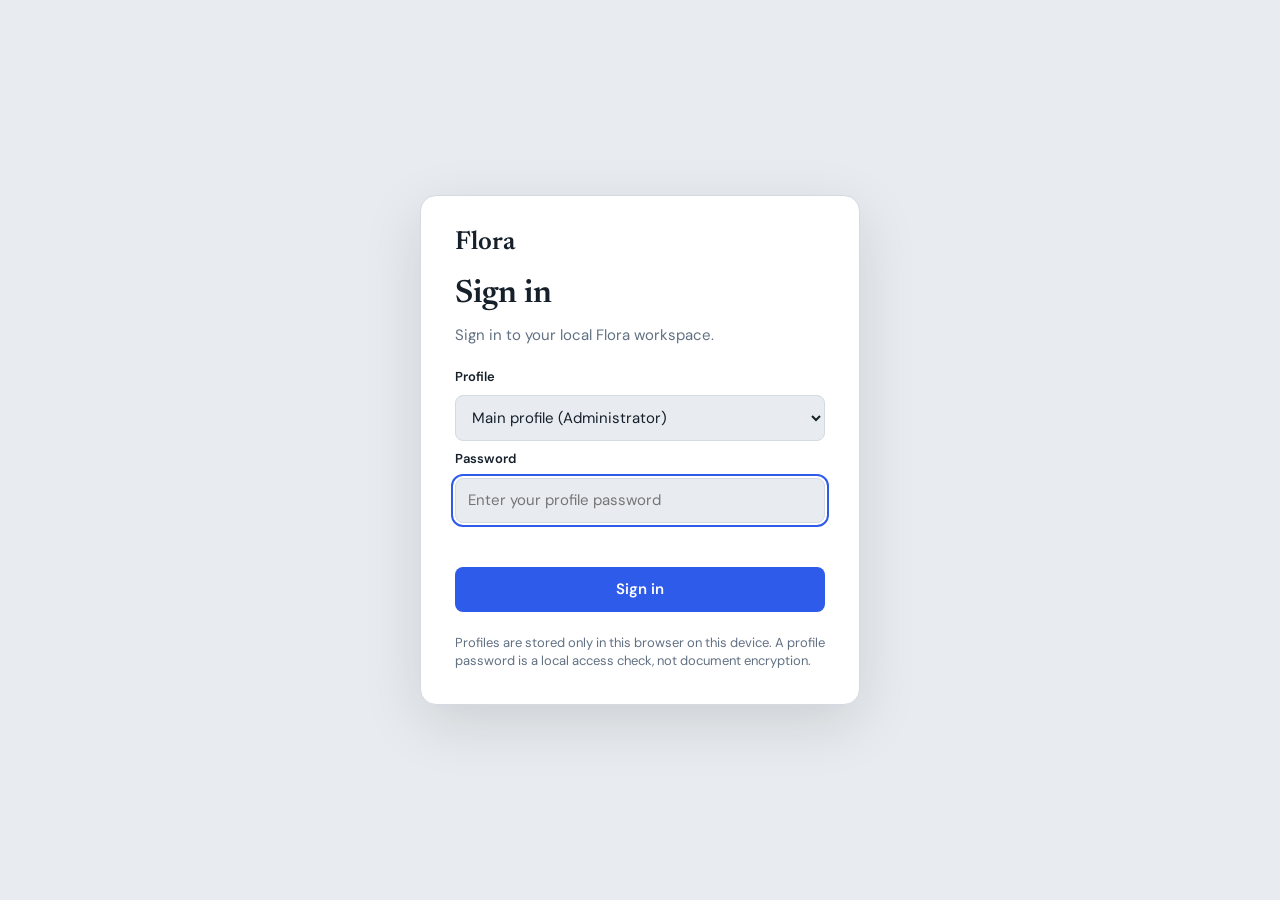
==== Flora.html @ cd01cd1f "Reuploaded Flora" ====
<!doctype html>
<html lang="en"><head><meta charset="utf-8">
<meta name="viewport" content="width=device-width, initial-scale=1, viewport-fit=cover">
<title>Flora</title>
<link href="https://fonts.googleapis.com/css2?family=Newsreader:ital,opsz,wght@0,6..72,400;0,6..72,600;1,6..72,400&family=DM+Sans:wght@400;500;600&display=swap" rel="stylesheet">
<style>
:root{--bg:#e8ecf0;--pan:#fff;--side:#17212c;--si:#dde5ee;--sm:#8393a5;--ink:#16202a;--mut:#617083;--line:#d3dae1;--acc:#2f5bea;--on:#fff;--soft:#eaf0ff;color-scheme:light;box-sizing:border-box;padding-top:env(safe-area-inset-top,0px);padding-bottom:env(safe-area-inset-bottom,0px)}
@media(prefers-color-scheme:dark){:root:not([data-theme="light"]){--bg:#0e1217;--pan:#171d25;--side:#0a0d11;--ink:#e6ebf1;--mut:#93a1b1;--line:#27303a;--acc:#7f9cff;--on:#0e1217;--soft:#1c2536;color-scheme:dark}}
:root[data-theme="dark"]{--bg:#0e1217;--pan:#171d25;--side:#0a0d11;--ink:#e6ebf1;--mut:#93a1b1;--line:#27303a;--acc:#7f9cff;--on:#0e1217;--soft:#1c2536;color-scheme:dark}
html{scroll-padding-top:env(safe-area-inset-top,0px)}
*{box-sizing:border-box}[hidden]{display:none!important}
html,body{height:100%;margin:0}
body{background:var(--bg);color:var(--ink);font:15px/1.4 "DM Sans",system-ui,sans-serif}
button{font:inherit;color:inherit;cursor:pointer}
button:focus-visible,input:focus-visible,label:focus-visible{outline:2px solid var(--acc);outline-offset:2px}
#app{display:grid;grid-template-columns:288px 1fr;height:100%}
aside{background:var(--side);color:var(--si);display:flex;flex-direction:column;min-height:0}
.brand{font:600 26px Newsreader,Georgia,serif;padding:20px 18px 8px}
aside .primary{margin:8px 14px}
.primary{background:var(--acc);color:var(--on);border:0;border-radius:8px;padding:10px 14px;font-weight:600}
.tabs{display:flex;gap:4px;margin:6px 14px}
.tabs button{flex:1;background:none;border:0;border-bottom:2px solid transparent;color:var(--sm);padding:8px 0}
.tabs .on{color:var(--si);border-color:var(--acc)}
#q{margin:8px 14px;background:rgba(255,255,255,.07);border:0;border-radius:8px;padding:9px 12px;color:var(--si);font:inherit}
#list{flex:1;overflow:auto;min-height:0}
.profile-label{padding:6px 14px;color:var(--sm);font-size:12px}
.tool-label{display:flex;align-items:center;gap:4px;font-size:12px;white-space:nowrap}
.tool-label input{width:27px;height:25px;padding:0;border:0;background:none;cursor:pointer}
.tb select{background:var(--bg);color:var(--ink);border:1px solid var(--line);border-radius:6px;padding:5px;max-width:150px}
#page a{color:var(--acc);text-decoration:underline}
#page table{border-collapse:collapse;width:100%;margin:12px 0}
#page td,#page th{border:1px solid var(--line);padding:7px;min-width:48px}
#page ul,#page ol{padding-left:2em}
.fwrap h3{margin:24px 0 8px}
.home-actions,.setting-actions{display:flex;gap:8px;flex-wrap:wrap;margin:14px 0}
.home-actions button,.setting-actions button{border:1px solid var(--line);border-radius:8px;padding:9px 12px;background:var(--pan);color:var(--ink)}
.setting-group{border:1px solid var(--line);border-radius:10px;padding:14px;margin:12px 0}
.setting-group h3{margin:0 0 10px}
.setting-row{display:flex;align-items:center;justify-content:space-between;gap:12px;margin:10px 0}
.setting-row>label{flex:1}
.setting-row select,.setting-row input[type=text],.setting-row input[type=password]{max-width:250px;width:55%;background:var(--bg);color:var(--ink);border:1px solid var(--line);border-radius:6px;padding:8px}
.setting-row input[type=checkbox]{width:18px;height:18px}
.setting-group .note{line-height:1.5}
body.large-text{font-size:17px}
body.high-contrast{--bg:#000;--pan:#080808;--side:#000;--si:#fff;--sm:#eee;--ink:#fff;--mut:#eee;--line:#aaa;--acc:#ff0;--on:#000;--soft:#222;color-scheme:dark}
body.reduce-motion *,body.reduce-motion *:before,body.reduce-motion *:after{scroll-behavior:auto!important;transition:none!important;animation:none!important}
#homev{flex:1;min-height:0}
#homev .fwrap{max-width:850px}
.home-card{border:1px solid var(--line);border-radius:10px;background:var(--pan);padding:14px;margin:10px 0}

.item{display:flex;align-items:center}
.item.on{background:rgba(255,255,255,.08);box-shadow:inset 3px 0 var(--acc)}
.item .t{flex:1;min-width:0;text-align:left;background:none;border:0;padding:9px 14px}
.t b{display:block;font-weight:500;overflow:hidden;text-overflow:ellipsis;white-space:nowrap}
.t small{color:var(--sm)}
.x{background:none;border:0;color:var(--sm);padding:8px 12px;opacity:0;font-size:12px}
.item:hover .x,.item:focus-within .x{opacity:1}
@media(hover:none){.x{opacity:1}}
.store{padding:14px;border-top:1px solid rgba(255,255,255,.1);font-size:13px}
.bar{height:6px;background:rgba(255,255,255,.12);border-radius:3px;overflow:hidden;margin-bottom:8px}
.bar i{display:block;height:100%;background:var(--acc)}
.bar.hot i{background:#e8743b}
.store small{display:block;color:var(--sm);margin-top:2px}
.store button{margin-top:10px;width:100%;background:none;border:1px solid rgba(255,255,255,.25);border-radius:8px;padding:8px}
main{display:flex;flex-direction:column;min-height:0;min-width:0}
header{display:flex;align-items:center;gap:10px;padding:10px 16px;border-bottom:1px solid var(--line);background:var(--pan)}
header span{flex:1;color:var(--mut);font-size:13px}
header button{background:var(--soft);border:1px solid var(--line);border-radius:8px;padding:7px 14px;font-weight:500}
#menu{display:none}
#docv{display:flex;flex-direction:column;flex:1;min-height:0}
.tb{display:flex;gap:2px;padding:6px 12px;overflow-x:auto;background:var(--pan);border-bottom:1px solid var(--line)}
.tb button{background:none;border:0;border-radius:6px;padding:6px 10px;white-space:nowrap;color:var(--ink)}
.tb button:hover{background:var(--soft)}
.sep{width:1px;background:var(--line);margin:4px 6px}
.scroll{flex:1;overflow:auto;padding:28px 16px}
#sheet{max-width:780px;margin:0 auto;background:var(--pan);border:1px solid var(--line);border-radius:6px;padding:56px clamp(20px,6vw,72px);min-height:100%}
#title{font:600 36px/1.2 Newsreader,Georgia,serif;border:0;background:none;color:inherit;width:100%;outline:none;margin-bottom:18px}
#page{font:400 18px/1.7 Newsreader,Georgia,serif;outline:none;min-height:50vh}
#page h1{font-size:1.8em;line-height:1.25;margin:1em 0 .3em}#page h2{font-size:1.35em;margin:1em 0 .3em}
#page blockquote{margin:1em 0;padding-left:1em;border-left:3px solid var(--acc);color:var(--mut);font-style:italic}
#page p{margin:0 0 .8em}
.fwrap{max-width:720px;margin:0 auto}
.fwrap h2{font:600 28px Newsreader,Georgia,serif;margin:0 0 4px}
.mut{color:var(--mut)}
#drop{display:block;border:2px dashed var(--line);border-radius:10px;padding:34px;text-align:center;margin:18px 0;cursor:pointer}
#drop.over{border-color:var(--acc);background:var(--soft)}
.frow{display:flex;gap:8px;align-items:center;padding:10px 0;border-bottom:1px solid var(--line)}
.fn{flex:1;min-width:0}.fn b{display:block;font-weight:500;overflow:hidden;text-overflow:ellipsis;white-space:nowrap}.fn small{color:var(--mut)}
.frow button{background:var(--pan);border:1px solid var(--line);border-radius:6px;padding:5px 10px;font-size:13px}
#modal{position:fixed;inset:0;background:rgba(0,0,0,.5);display:flex;align-items:center;justify-content:center;padding:16px;z-index:50}
#mbox{background:var(--pan);border-radius:12px;padding:22px;width:min(480px,100%);max-height:100%;overflow:auto}
#mbox h2{margin:0 0 14px;font:600 24px Newsreader,Georgia,serif}
.grid{display:grid;grid-template-columns:1fr 1fr;gap:8px}
.grid button,.plan{background:var(--bg);border:1px solid var(--line);border-radius:8px;padding:12px;text-align:left}
.grid b,.plan b{display:block}.grid small,.plan span,.plan small{color:var(--mut);display:block}
.plan{margin-bottom:8px}.plan.on{border-color:var(--acc);background:var(--soft)}
.note{color:var(--mut);font-size:13px;margin:12px 0 0}
#mbox .primary{width:100%;margin-top:6px}
#toast{position:fixed;left:50%;bottom:calc(20px + env(safe-area-inset-bottom,0px));transform:translateX(-50%);background:var(--ink);color:var(--bg);padding:10px 16px;border-radius:8px;z-index:60;max-width:90%}
@media(max-width:760px){
#app{grid-template-columns:1fr}
aside{position:fixed;inset:0 auto 0 0;width:86%;max-width:320px;z-index:20;transform:translateX(-100%);transition:transform .2s;padding-top:env(safe-area-inset-top,0px)}
body.nav aside{transform:none}
#menu{display:block}
#sheet{padding:28px 20px}#title{font-size:28px}}
.alt{background:none;border:1px solid rgba(255,255,255,.25);color:var(--si)}
#ctb{align-items:center}#ctb input,#lang{background:var(--bg);color:var(--ink);border:1px solid var(--line);border-radius:6px;padding:6px 10px;font:inherit}#ctitle{width:170px}#pos{margin-left:auto;font-size:13px;white-space:nowrap;padding-left:12px}
#codev{flex:1;min-height:0;display:flex;background:var(--pan);font:14px/1.6 ui-monospace,SFMono-Regular,Menlo,Consolas,monospace}
#gut{padding:14px 10px 45px 14px;text-align:right;color:var(--mut);overflow:hidden;white-space:pre;user-select:none;border-right:1px solid var(--line);min-width:3.4em}
#cw{position:relative;flex:1;min-width:0}
#hl,#ta{position:absolute;inset:0;margin:0;border:0;font:inherit;white-space:pre;tab-size:4;letter-spacing:0;overflow:auto}
#hl{padding:14px 29px 45px 14px;overflow:hidden;pointer-events:none;color:var(--ink)}
#ta{padding:14px 14px 30px;background:transparent;color:transparent;-webkit-text-fill-color:transparent;caret-color:var(--ink);resize:none;outline:none}
#ta::selection{background:rgba(127,156,255,.35)}
#hl .c{color:light-dark(#6a737d,#7d8a99)}#hl .s{color:light-dark(#0a7d3e,#7ee2a8)}#hl .n{color:light-dark(#b45309,#f5b971)}#hl .k{color:light-dark(#7c3aed,#c4a3ff)}#hl .t{color:light-dark(#0e6ea8,#6cc3f0)}#hl .f{color:light-dark(#2f5bea,#8fb0ff)}#hl .d{color:light-dark(#c2410c,#ff9f6b)}
@media(prefers-reduced-motion:reduce){*{transition:none!important}}

/* Ribbon organisation */
.ribbon{background:var(--pan);border-bottom:1px solid var(--line)}
.ribbon-tabs{display:flex;gap:3px;padding:5px 10px 0;border-bottom:1px solid var(--line)}
.ribbon-tabs button{border:0;background:none;padding:8px 14px;border-bottom:3px solid transparent;color:var(--mut);border-radius:6px 6px 0 0}
.ribbon-tabs button.active{color:var(--ink);border-bottom-color:var(--acc);font-weight:600;background:var(--soft)}
.ribbon-panel{display:flex;align-items:stretch;gap:0;min-height:92px;overflow-x:auto;padding:7px 8px}
.ribbon-panel[hidden]{display:none}
.ribbon-group{display:flex;flex-direction:column;justify-content:center;gap:6px;padding:2px 12px;border-right:1px solid var(--line);flex-shrink:0}
.ribbon-group>span{font-size:11px;color:var(--mut);text-align:center}
.ribbon-controls{display:flex;align-items:center;gap:4px;flex-wrap:wrap}
.ribbon-controls button,.ribbon-controls select{background:var(--bg);border:1px solid var(--line);border-radius:6px;padding:6px 8px;color:var(--ink);font:inherit;font-size:12px;white-space:nowrap}
.ribbon-controls button:hover{border-color:var(--acc);background:var(--soft)}
.ribbon-controls select{max-width:150px}
.ribbon-controls input[type=color]{width:28px;height:27px;padding:1px;border:1px solid var(--line);border-radius:5px;background:var(--pan)}
.ribbon-controls input[type=checkbox]{width:16px;height:16px}
.tool-label{display:inline-flex;align-items:center;gap:5px;font-size:12px;white-space:nowrap}
.program-grid{display:grid;grid-template-columns:repeat(3,minmax(0,1fr));gap:12px;margin:18px 0}
.program-card{display:flex;flex-direction:column;gap:8px;text-align:left;padding:18px;border-radius:12px;border:1px solid var(--line);background:var(--pan);color:var(--ink);min-height:120px}
.program-card strong{font:600 21px Newsreader,Georgia,serif}
.program-card span{font-size:13px;line-height:1.5;color:var(--mut)}
.program-card:hover{border-color:var(--acc);transform:translateY(-1px)}
#profileLabel{padding:8px 14px;color:var(--sm);font-size:12px}
#logout{margin:0 14px 8px}
/* Local sign-in */
#authscreen{position:fixed;inset:0;z-index:100;background:var(--bg);display:grid;place-items:center;padding:22px}
.auth-card{width:min(440px,100%);padding:34px;background:var(--pan);border:1px solid var(--line);border-radius:16px;box-shadow:0 18px 60px rgba(0,0,0,.12)}
.auth-brand{padding:0;margin-bottom:22px;color:var(--ink)}
.auth-card h1{font:600 32px Newsreader,Georgia,serif;margin:0 0 6px}
.auth-card form{display:grid;gap:9px;margin:22px 0}
.auth-card form label{font-size:13px;font-weight:600}
.auth-card input,.auth-card select{width:100%;padding:11px 12px;border:1px solid var(--line);border-radius:8px;background:var(--bg);color:var(--ink);font:inherit}
.auth-card .primary{padding:12px;margin-top:8px}
.auth-error{min-height:18px;color:#c43f3f;font-size:13px;margin:0}
.storage-control{display:grid;gap:8px;padding:10px 0}.storage-control>label{font-weight:600;font-size:13px}.storage-slider-wrap{display:grid;gap:7px}.storage-slider-wrap input{width:100%;accent-color:var(--acc)}.storage-value{font-weight:600;color:var(--acc);font-size:14px}.storage-scale{display:flex;justify-content:space-between;color:var(--mut);font-size:11px}
/* Presentation studio */
#presv{display:flex;flex-direction:column;flex:1;min-height:0;background:var(--bg)}
.presentation-toolbar{display:flex;align-items:center;gap:7px;padding:8px 12px;background:var(--pan);border-bottom:1px solid var(--line);flex-wrap:wrap}
.presentation-toolbar button,.presentation-toolbar select{padding:7px 10px;border:1px solid var(--line);border-radius:7px;background:var(--bg);color:var(--ink);font:inherit;font-size:13px}
.presentation-toolbar label{margin-left:auto;font-size:13px}
.presentation-workspace{display:grid;grid-template-columns:190px minmax(0,1fr);flex:1;min-height:0}
#slideRail{padding:12px;overflow:auto;border-right:1px solid var(--line);background:var(--pan)}
.slide-thumb{display:block;width:100%;text-align:left;padding:10px;margin:0 0 9px;border:1px solid var(--line);border-radius:7px;background:var(--bg);color:var(--ink)}
.slide-thumb.active{border:2px solid var(--acc);background:var(--soft)}
.slide-thumb strong{display:block;font-size:13px;white-space:nowrap;overflow:hidden;text-overflow:ellipsis}
.slide-thumb small{color:var(--mut)}
.slide-editor-wrap{display:flex;flex-direction:column;align-items:center;justify-content:center;gap:10px;overflow:auto;padding:24px}
.slide-canvas{display:flex;flex-direction:column;gap:20px;width:min(100%,900px);aspect-ratio:16/9;min-height:360px;padding:clamp(24px,5vw,64px);border-radius:9px;box-shadow:0 8px 32px rgba(0,0,0,.12);overflow:auto}
.slide-canvas input{font:600 clamp(25px,4vw,44px)/1.15 Newsreader,Georgia,serif;border:0;background:transparent;color:inherit;outline:none;width:100%}
.slide-canvas [contenteditable]{font:18px/1.6 "DM Sans",system-ui,sans-serif;outline:none;min-height:140px;white-space:normal}
.theme-light{background:#fff;color:#17212c}.theme-dark{background:#17212c;color:#fff}.theme-blue{background:#15335a;color:#fff}.theme-warm{background:#f5ead8;color:#3d2b1e}
.slide-status{font-size:12px;color:var(--mut)}
#showOverlay{position:fixed;inset:0;z-index:120;background:#090d14;color:white;display:flex;flex-direction:column;align-items:center;justify-content:center;padding:4vh 4vw}
.show-slide{width:min(94vw,1500px);height:min(80vh,844px);aspect-ratio:16/9;padding:7%;border-radius:10px;overflow:auto;display:flex;flex-direction:column;gap:24px}
.show-slide h1{font:600 clamp(34px,5vw,68px)/1.15 Newsreader,Georgia,serif;margin:0}
.show-slide div{font:clamp(18px,2.3vw,30px)/1.55 "DM Sans",system-ui,sans-serif}
.show-controls{display:flex;gap:10px;align-items:center;margin-top:18px}
.show-controls button{border:1px solid #657080;background:#1d2734;color:#fff;padding:9px 14px;border-radius:7px}
.page-break{height:1px;border-top:2px dashed var(--line);margin:26px 0;break-after:page}
#page img{max-width:100%;height:auto}
#page .task-item{list-style:none}
#page .task-item input{margin-right:8px}
body.focus-mode aside,body.focus-mode header,body.focus-mode .ribbon{display:none!important}
body.focus-mode #app{grid-template-columns:1fr}
body.focus-mode #sheet{max-width:900px}
@media(max-width:900px){.program-grid{grid-template-columns:1fr}.ribbon-panel{align-items:flex-start}.presentation-workspace{grid-template-columns:130px minmax(0,1fr)}.slide-editor-wrap{padding:12px}.slide-canvas{min-height:310px}}
@media(max-width:600px){.ribbon-tabs button{padding:8px}.ribbon-group{padding:2px 8px}.presentation-workspace{grid-template-columns:92px minmax(0,1fr)}.slide-canvas{min-height:260px;padding:20px}.auth-card{padding:24px}}

/* Flora suite navigation and new applications */
#app{grid-template-columns:272px minmax(0,1fr);transition:grid-template-columns .18s ease}
aside{overflow:hidden}
.sidebar-top{display:flex;align-items:center;justify-content:space-between;padding-right:12px}
.sidebar-top .brand{padding-bottom:12px}
#sidebarToggle{background:transparent;border:1px solid rgba(255,255,255,.22);color:var(--si);border-radius:7px;padding:6px 9px;margin-top:10px}
.sidebar-section{padding:8px 14px 2px;color:var(--sm);font-size:10px;text-transform:uppercase;letter-spacing:.09em}
.app-nav{display:grid;gap:4px;padding:4px 10px}
.app-nav button{width:100%;text-align:left;padding:9px 10px;border:1px solid transparent;border-radius:7px;background:transparent;color:var(--si)}
.app-nav button:hover,.app-nav button.active{background:rgba(255,255,255,.09);border-color:rgba(255,255,255,.12)}
.app-nav button.active{box-shadow:inset 3px 0 var(--acc)}
.sidebar-collapsed #app{grid-template-columns:76px minmax(0,1fr)}
.sidebar-collapsed .sidebar-top{display:block;padding:0}
.sidebar-collapsed .sidebar-top .brand{font-size:0;padding:16px 0 8px;text-align:center}
.sidebar-collapsed .sidebar-top .brand:after{content:'F';font:600 25px Newsreader,Georgia,serif}
.sidebar-collapsed #sidebarToggle{display:block;margin:0 auto 10px}
.sidebar-collapsed .sidebar-section,.sidebar-collapsed #profileLabel,.sidebar-collapsed #q,.sidebar-collapsed #list,.sidebar-collapsed .tabs,.sidebar-collapsed .store small,.sidebar-collapsed #bk{display:none!important}
.sidebar-collapsed .app-nav{padding:4px 7px}
.sidebar-collapsed .app-nav button{font-size:0;text-align:center;padding:11px 0}
.sidebar-collapsed .app-nav button:after{content:attr(data-short);font:600 12px "DM Sans",system-ui,sans-serif}
.sidebar-collapsed .store{padding:9px 7px}
.sidebar-collapsed .store button{font-size:0;padding:8px 2px}
.sidebar-collapsed .store button:after{content:'Storage';font-size:10px}
.settings-categories{display:flex;gap:6px;flex-wrap:wrap;margin:12px 0}
.settings-categories button{border:1px solid var(--line);background:var(--pan);color:var(--ink);padding:8px 11px;border-radius:7px}
.settings-categories button.active{background:var(--soft);border-color:var(--acc);font-weight:600}
.usage-head{display:flex;align-items:center;justify-content:space-between;gap:12px;flex-wrap:wrap}
.usage-periods{display:flex;gap:5px;flex-wrap:wrap}
.usage-periods button{border:1px solid var(--line);background:var(--bg);padding:6px 9px;border-radius:6px}
.usage-periods button.active{background:var(--soft);border-color:var(--acc)}
.usage-summary{display:grid;grid-template-columns:repeat(3,minmax(0,1fr));gap:8px;margin:12px 0}
.usage-stat{padding:10px;border:1px solid var(--line);border-radius:8px;background:var(--bg)}
.usage-stat strong{display:block;font-size:17px}.usage-stat small{color:var(--mut)}
.usage-chart{display:flex;align-items:flex-end;gap:4px;height:120px;padding:10px 2px 0;border-bottom:1px solid var(--line);overflow:hidden}
.usage-bar{flex:1;min-width:5px;display:flex;flex-direction:column;justify-content:flex-end;height:100%;gap:4px;text-align:center}
.usage-bar i{display:block;min-height:2px;background:var(--acc);border-radius:3px 3px 0 0}
.usage-bar small{font-size:9px;color:var(--mut);overflow:hidden}
.usage-foot{font-size:12px;color:var(--mut);margin-top:8px}.template-grid{display:grid;grid-template-columns:repeat(2,minmax(0,1fr));gap:8px}.template-card{display:flex;flex-direction:column;gap:7px;text-align:left;padding:12px;border:1px solid var(--line);border-radius:8px;background:var(--bg);color:var(--ink)}.template-card:hover{border-color:var(--acc);background:var(--soft)}.template-card small{color:var(--mut)}
.program-grid{grid-template-columns:repeat(2,minmax(0,1fr))}
.spreadsheet-area{display:flex;flex-direction:column;flex:1;min-height:0;background:var(--pan)}
.sheet-tools{display:flex;align-items:center;gap:7px;flex-wrap:wrap;padding:8px 12px;border-bottom:1px solid var(--line);background:var(--pan)}
.sheet-tools button,.sheet-tools select,.sheet-tools input{border:1px solid var(--line);border-radius:6px;padding:7px 9px;background:var(--bg);color:var(--ink);font:inherit;font-size:13px}
.formula-row{display:flex;align-items:center;gap:8px;padding:7px 12px;background:var(--bg);border-bottom:1px solid var(--line)}
.formula-row strong{min-width:42px;text-align:center;color:var(--mut)}
.formula-row input{flex:1;min-width:0;padding:8px;border:1px solid var(--line);border-radius:6px;background:var(--pan);color:var(--ink);font:inherit}
.sheet-grid-wrap{overflow:auto;flex:1;min-height:0;padding:12px}
#sheetGrid{border-collapse:collapse;min-width:100%;table-layout:fixed}
#sheetGrid th{position:sticky;top:0;background:var(--soft);z-index:2;font-weight:600;color:var(--mut);height:30px}
#sheetGrid th:first-child{left:0;z-index:3;width:42px}
#sheetGrid td,#sheetGrid th{border:1px solid var(--line);padding:0;min-width:110px}
#sheetGrid td input{width:100%;height:34px;border:0;border-radius:0;padding:6px 8px;background:transparent;color:var(--ink);font:13px "DM Sans",system-ui,sans-serif;outline:none}
#sheetGrid td input:focus{background:var(--soft);box-shadow:inset 0 0 0 2px var(--acc)}
#sheetGrid .row-head{position:sticky;left:0;background:var(--soft);text-align:center;min-width:42px;width:42px}
.sheet-status{padding:7px 12px;border-top:1px solid var(--line);font-size:12px;color:var(--mut)}
.presentation-options{display:flex;gap:7px;align-items:center;flex-wrap:wrap;padding:8px 12px;background:var(--bg);border-bottom:1px solid var(--line)}
.presentation-options label{display:flex;align-items:center;gap:5px;font-size:12px}
.presentation-options select,.presentation-options input{padding:6px;border:1px solid var(--line);border-radius:6px;background:var(--pan);color:var(--ink)}
#slideNotes{display:block;width:min(100%,900px);min-height:58px;padding:8px;border:1px solid var(--line);border-radius:7px;background:var(--pan);color:var(--ink);font:13px "DM Sans",system-ui,sans-serif}
.slide-canvas.layout-two #slideBody{display:grid;grid-template-columns:1fr 1fr;gap:24px}
.slide-canvas.layout-quote{justify-content:center;text-align:center}
.slide-canvas.layout-section{justify-content:center}
#showOverlay.transition-fade .show-slide{animation:floraFade .28s ease}
#showOverlay.transition-slide .show-slide{animation:floraSlide .28s ease}
@keyframes floraFade{from{opacity:.15}to{opacity:1}}
@keyframes floraSlide{from{transform:translateX(25px);opacity:.3}to{transform:translateX(0);opacity:1}}
@media(max-width:760px){#app{grid-template-columns:1fr}.sidebar-collapsed #app{grid-template-columns:1fr}.sidebar-collapsed aside{width:76px}.usage-summary{grid-template-columns:1fr}.program-grid{grid-template-columns:1fr}}

</style></head><body>
<div id="app">
<aside>
<div class="sidebar-top"><div class="brand">Flora</div><button id="sidebarToggle" type="button" aria-expanded="true" aria-label="Collapse sidebar">Collapse</button></div>
<div id="profileLabel" class="profile-label">Local profile</div>
<div class="sidebar-section">Workspace</div>
<div class="app-nav" aria-label="Workspace navigation">
 <button id="navHome" data-short="Home">Home</button>
 <button id="navAzalea" data-short="A">Azalea · Documents</button>
 <button id="navIris" data-short="I">Iris · Presentations</button>
 <button id="navAmaryllis" data-short="S">Amaryllis · Spreadsheets</button>
 <button id="navScripts" data-short="Code">Code editor</button>
 <button id="navFiles" data-short="Files">Files</button>
 <button id="navUsage" data-short="Usage">Usage tracker</button>
 <button id="navSettings" data-short="Settings">Settings</button>
</div>
<div class="sidebar-section">Documents in this profile</div>
<input id="q" placeholder="Search documents" aria-label="Search documents">
<div id="list"></div>
<div class="store"><div class="bar" id="bar"><i id="fill"></i></div><div id="usage"></div><small id="plan"></small><small id="quota"></small><button id="up">Storage settings</button><button id="bk">Back up documents (ZIP)</button><button id="logout" class="alt">Sign out / Switch profile</button></div>
</aside>
<main>
<header><button id="menu">Menu</button><span id="stat" aria-live="polite"></span><button id="exp">Export</button></header>
<div id="homev" class="scroll"><div class="fwrap">
<h2>Welcome to Flora</h2><p class="mut" id="homeGreeting">Your workspace, stored locally on this device.</p>
<div class="home-actions"><button class="primary" id="homeNew">New document</button><button id="homePresentation">New presentation</button><button id="homeScript">New script</button><button id="homeSettings">Settings</button><button id="homeFiles">Files</button></div>
<div class="program-grid">
 <button class="program-card" id="programDocuments"><strong>Azalea</strong><span>Documents for writing, formatting, reviewing and exporting.</span></button>
 <button class="program-card" id="programPresentations"><strong>Iris</strong><span>Presentations with themes, slide layouts, speaker notes and presenter controls.</span></button>
 <button class="program-card" id="programSpreadsheets"><strong>Amaryllis</strong><span>Spreadsheets with cell formulas, templates, rows, columns and CSV export.</span></button>
 <button class="program-card" id="programScripts"><strong>Code editor</strong><span>Write scripts with syntax highlighting and line numbers.</span></button>
</div>
<div class="home-card"><h3>Recent documents</h3><div id="recentDocs"></div></div>
<div class="home-card"><h3>Storage</h3><p id="homeUsage" class="mut"></p></div>
<div class="home-card"><h3>Your workspace</h3><p class="mut">Your files stay in this browser on this device. Use the sidebar to move between recent documents, your files, settings and local profiles.</p></div>
</div></div>
<div id="docv" hidden>
<div class="ribbon" id="tb">
 <nav class="ribbon-tabs" aria-label="Document toolbar tabs">
  <button class="active" data-ribbon-tab="home">Home</button><button data-ribbon-tab="insert">Insert</button><button data-ribbon-tab="layout">Layout</button><button data-ribbon-tab="review">Review</button><button data-ribbon-tab="view">View</button>
 </nav>
 <section class="ribbon-panel active" data-ribbon-panel="home">
  <div class="ribbon-group"><span>Font</span><div class="ribbon-controls"><select id="fontPick" aria-label="Font family"><option value="Newsreader">Newsreader</option><option value="Georgia">Georgia</option><option value="Arial">Arial</option><option value="Verdana">Verdana</option><option value="Tahoma">Tahoma</option><option value="Times New Roman">Times New Roman</option><option value="Courier New">Courier New</option><option value="system-ui">System UI</option></select><select id="sizePick" aria-label="Text size"><option value="2">Small</option><option value="3" selected>Normal</option><option value="4">Large</option><option value="5">Extra large</option><option value="6">Huge</option><option value="7">Maximum</option></select></div><div class="ribbon-controls"><button data-c="bold" title="Bold">Bold</button><button data-c="italic" title="Italic">Italic</button><button data-c="underline" title="Underline">Underline</button><button data-c="strikeThrough" title="Strikethrough">Strikethrough</button><button data-c="superscript">Superscript</button><button data-c="subscript">Subscript</button></div><div class="ribbon-controls"><label class="tool-label">Text colour <input id="textColor" type="color" value="#16202a" aria-label="Text colour"></label><button id="applyColor">Apply</button><label class="tool-label">Highlight <input id="highlightColor" type="color" value="#fff29a" aria-label="Highlight colour"></label><button id="applyHighlight">Apply</button></div></div>
  <div class="ribbon-group"><span>Paragraph</span><div class="ribbon-controls"><button data-c="insertUnorderedList">Bullets</button><button data-c="insertOrderedList">Numbering</button><button data-c="justifyLeft">Align left</button><button data-c="justifyCenter">Centre</button><button data-c="justifyRight">Align right</button><button data-c="justifyFull">Justify</button><button data-c="indent">Indent</button><button data-c="outdent">Outdent</button></div></div>
  <div class="ribbon-group"><span>Styles and editing</span><div class="ribbon-controls"><button data-c="formatBlock" data-a="h1">Heading 1</button><button data-c="formatBlock" data-a="h2">Heading 2</button><button data-c="formatBlock" data-a="h3">Heading 3</button><button data-c="formatBlock" data-a="p">Normal text</button><button data-c="formatBlock" data-a="blockquote">Quote</button><button data-c="removeFormat">Clear formatting</button><button data-c="undo">Undo</button><button data-c="redo">Redo</button></div></div>
 </section>
 <section class="ribbon-panel" data-ribbon-panel="insert" hidden>
  <div class="ribbon-group"><span>Insert content</span><div class="ribbon-controls"><button id="linkBtn">Link</button><button id="tableBtn">Table</button><button id="imageBtn">Picture</button><button id="dateBtn">Date and time</button><button data-c="insertHorizontalRule">Horizontal line</button><button id="pageBreakBtn">Page break</button><button id="checklistBtn">Checklist item</button></div></div>
  <div class="ribbon-group"><span>Document elements</span><div class="ribbon-controls"><button id="tocBtn">Contents outline</button><button id="footnoteBtn">Footnote</button><button id="clearLinkBtn">Remove link</button></div></div>
 </section>
 <section class="ribbon-panel" data-ribbon-panel="layout" hidden>
  <div class="ribbon-group"><span>Page layout</span><div class="ribbon-controls"><label class="tool-label">Line spacing <select id="lineSpacing"><option value="1.3">Compact</option><option value="1.5">1.5</option><option value="1.7" selected>Default</option><option value="2">Double</option></select></label><label class="tool-label">Page width <select id="pageWidth"><option value="680">Narrow</option><option value="780" selected>Standard</option><option value="920">Wide</option></select></label><label class="tool-label">Page padding <select id="pagePadding"><option value="32">Small</option><option value="56" selected>Standard</option><option value="76">Large</option></select></label></div></div>
 </section>
 <section class="ribbon-panel" data-ribbon-panel="review" hidden>
  <div class="ribbon-group"><span>Proofing</span><div class="ribbon-controls"><label class="tool-label"><input type="checkbox" id="spellToggle" checked> Spell checking</label><button id="findBtn">Find</button><button id="replaceBtn">Find and replace</button><button id="wordCountBtn">Word count</button><button id="selectAllBtn">Select all</button></div></div>
 </section>
 <section class="ribbon-panel" data-ribbon-panel="view" hidden>
  <div class="ribbon-group"><span>Document view</span><div class="ribbon-controls"><button id="focusBtn">Focus mode</button><label class="tool-label">Zoom <select id="zoomPick"><option value="80">80%</option><option value="90">90%</option><option value="100" selected>100%</option><option value="110">110%</option><option value="125">125%</option></select></label><button id="showStatsBtn">Document statistics</button></div></div>
 </section>
</div>
<div class="tb" id="ctb" hidden><input id="ctitle" placeholder="main.py" aria-label="File name" autocomplete="off"><select id="lang" aria-label="Language"></select><span class="sep"></span><button id="copy">Copy code</button><span id="pos" class="mut"></span></div>
<div class="scroll" id="richv"><article id="sheet"><input id="title" placeholder="Untitled document" aria-label="Title"><div id="page" contenteditable="true" spellcheck="true" aria-label="Document body"></div></article></div>
<div id="codev" hidden><div id="gut" aria-hidden="true"></div><div id="cw"><pre id="hl" aria-hidden="true"></pre><textarea id="ta" wrap="off" spellcheck="false" autocapitalize="off" autocomplete="off" aria-label="Code editor"></textarea></div></div>
<div id="presv" hidden>
 <div class="presentation-toolbar"><button id="addSlide">New slide</button><button id="duplicateSlide">Duplicate slide</button><button id="deleteSlide">Delete slide</button><button id="slideUp">Move up</button><button id="slideDown">Move down</button><label>Presentation name <input id="presentationName" type="text" value="Untitled presentation" aria-label="Presentation name"></label><label>Theme <select id="presentationTheme"><option value="light">Light</option><option value="dark">Dark</option><option value="blue">Blue</option><option value="warm">Warm</option><option value="minimal">Minimal</option><option value="contrast">High contrast</option></select></label><button id="startShow" class="primary">Start presentation</button></div>
 <div class="presentation-options"><label>Slide layout <select id="slideLayout"><option value="title-content">Title and content</option><option value="title">Title slide</option><option value="two">Two columns</option><option value="quote">Quote</option><option value="section">Section divider</option><option value="blank">Blank</option></select></label><button id="applySlideLayout">Apply layout</button><label>Background <input type="color" id="slideBg" value="#ffffff" aria-label="Slide background colour"></label><label>Text size <select id="slideTextSize"><option value="16">Small</option><option value="20" selected>Regular</option><option value="26">Large</option><option value="32">Extra large</option></select></label><button id="slideImageBtn">Insert image</button><label>Transition <select id="showTransition"><option value="fade">Fade</option><option value="slide">Slide</option><option value="none">None</option></select></label></div>
 <div class="presentation-workspace"><div id="slideRail" aria-label="Slides"></div><div class="slide-editor-wrap"><div id="slideCanvas" class="slide-canvas theme-light"><input id="slideTitle" aria-label="Slide title" placeholder="Slide title"><div id="slideBody" contenteditable="true" aria-label="Slide content" spellcheck="true"></div></div><textarea id="slideNotes" placeholder="Speaker notes (only visible while editing)" aria-label="Speaker notes"></textarea><div class="slide-status" id="slideStatus"></div></div></div>
</div>
<div id="sheetv" hidden class="spreadsheet-area">
 <div class="sheet-tools"><button id="sheetAddRow">Add row</button><button id="sheetAddCol">Add column</button><button id="sheetDeleteRow">Delete row</button><button id="sheetDeleteCol">Delete column</button><button id="sheetRecalc">Recalculate</button><button id="sheetTemplateBtn">Change template</button><button id="sheetExport">Export CSV</button><span id="sheetNameLabel" class="mut"></span></div>
 <div class="formula-row"><strong id="cellAddress">A1</strong><span class="mut">fx</span><input id="formulaInput" aria-label="Cell value or formula" placeholder="Enter a value or formula, e.g. =SUM(A1:A5)"></div>
 <div class="sheet-grid-wrap"><table id="sheetGrid" aria-label="Spreadsheet grid"></table></div>
 <div id="sheetStatus" class="sheet-status">Select a cell to edit its value or formula.</div>
</div>
</div>
<div id="filev" class="scroll" hidden><div class="fwrap">
<h2>Files on this device</h2><p class="mut">Kept in your browser storage. Nothing is uploaded or downloaded.</p>
<label id="drop" tabindex="0">Drop files here or <u>choose files</u><input id="pick" type="file" multiple hidden></label>
<div id="flist"></div></div></div>
</main>
</div>
<div id="modal" hidden><div id="mbox"></div></div>
<input id="imagePick" type="file" accept="image/*" hidden>
<div id="authscreen" hidden>
 <div class="auth-card"><div class="brand auth-brand">Flora</div><h1>Sign in</h1><p class="mut">Sign in to your local Flora workspace.</p><form id="loginForm"><label for="loginProfile">Profile</label><select id="loginProfile" required></select><label for="loginPassword">Password</label><input id="loginPassword" type="password" autocomplete="current-password" placeholder="Enter your profile password"><p class="auth-error" id="loginError" role="alert"></p><button class="primary" type="submit">Sign in</button></form><p class="note">Profiles are stored only in this browser on this device. A profile password is a local access check, not document encryption.</p></div>
</div>
<div id="showOverlay" hidden><div class="show-slide" id="showSlide"><h1 id="showTitle"></h1><div id="showBody"></div></div><div class="show-controls"><button id="showPrev">Previous</button><span id="showCounter"></span><button id="showNext">Next</button><button id="showExit">Exit presentation</button></div></div>
<div id="toast" role="status" aria-live="polite" aria-atomic="true" hidden></div>
<script>
const $=s=>document.querySelector(s),GB=2**30,E=s=>s.replace(/[&<>]/g,c=>({'&':'&amp;','<':'&lt;','>':'&gt;'}[c]));
const el=(t,c,x)=>{const e=document.createElement(t);if(c)e.className=c;if(x!=null)e.textContent=x;return e};
let db,docs=[],files=[],allDocs=[],allFiles=[],cur=null,dl=null,tm,tt;
const DEFAULT_SETTINGS={storage:'8gb',font:'Newsreader',documentSize:'18',theme:'system',preset:'personal',sharedStorage:false,largeText:false,highContrast:false,reduceMotion:false,screenReader:false,spellcheck:true,startPage:'home',autosave:'500',confirmDelete:true,defaultApp:'azalea',defaultTemplate:'blank',usageTracking:true,showUsage:true,slideTransition:'fade',compactSidebar:false};
let settings={...DEFAULT_SETTINGS},profiles=[],activeProfile='main';
try{settings={...DEFAULT_SETTINGS,...JSON.parse(localStorage.getItem('flora_settings')||'{}')};profiles=JSON.parse(localStorage.getItem('flora_profiles')||'[]');activeProfile=localStorage.getItem('flora_active_profile')||'main'}catch(e){}
if(!Array.isArray(profiles)||!profiles.length)profiles=[{id:'main',name:'Main profile',admin:true,passwordSalt:'',passwordHash:''}];
if(!profiles.some(p=>p.id==='main'))profiles.unshift({id:'main',name:'Main profile',admin:true,passwordSalt:'',passwordHash:''});
const STORAGE_LEVELS=[
 ['350kb','350 KB',350*1024],['500kb','500 KB',500*1024],['750kb','750 KB',750*1024],
 ['1mb','1 MB',1*1024**2],['2mb','2 MB',2*1024**2],['5mb','5 MB',5*1024**2],['10mb','10 MB',10*1024**2],['25mb','25 MB',25*1024**2],['50mb','50 MB',50*1024**2],['75mb','75 MB',75*1024**2],['100mb','100 MB',100*1024**2],['150mb','150 MB',150*1024**2],['250mb','250 MB',250*1024**2],['350mb','350 MB',350*1024**2],['500mb','500 MB',500*1024**2],['750mb','750 MB',750*1024**2],
 ['1gb','1 GB',1*GB],['2gb','2 GB',2*GB],['3gb','3 GB',3*GB],['4gb','4 GB',4*GB],['6gb','6 GB',6*GB],['8gb','8 GB',8*GB],['12gb','12 GB',12*GB],['16gb','16 GB',16*GB],['24gb','24 GB',24*GB],['32gb','32 GB',32*GB],['48gb','48 GB',48*GB],['64gb','64 GB',64*GB],['96gb','96 GB',96*GB],['128gb','128 GB',128*GB],['192gb','192 GB',192*GB],['256gb','256 GB',256*GB],['512gb','512 GB',512*GB],['1tb','1 TB',1024*GB]
];
const STORAGE_SIZES=Object.fromEntries(STORAGE_LEVELS.map(([k,label,bytes])=>[k,bytes]));
const storageIndex=()=>Math.max(0,STORAGE_LEVELS.findIndex(x=>x[0]===settings.storage));
const limit=()=>STORAGE_SIZES[settings.storage]||8*GB;
const sumStorage=(ds,fs)=>ds.reduce((a,d)=>a+(d.size||0),0)+fs.reduce((a,f)=>a+(f.size||0),0);
const used=()=>settings.sharedStorage?sumStorage(allDocs,allFiles):sumStorage(docs,files);
const highestProfileUsage=()=>Math.max(0,...profiles.map(p=>sumStorage(allDocs.filter(d=>(d.profileId||'main')===p.id),allFiles.filter(f=>(f.profileId||'main')===p.id))));
const allowanceUsage=()=>settings.sharedStorage?sumStorage(allDocs,allFiles):highestProfileUsage();

/* Local usage history: storage snapshots and save/file activity, scoped by profile. */
const USAGE_KEY='flora_usage_v1';
function readUsage(){try{const a=JSON.parse(localStorage.getItem(USAGE_KEY)||'[]');return Array.isArray(a)?a:[]}catch(e){return []}}
function recordUsage(action='snapshot',delta=0){if(!settings.usageTracking)return;const now=Date.now(),entry={t:now,profileId:activeProfile,action,bytes:used(),delta:Number(delta)||0};const a=readUsage();a.push(entry);const cutoff=now-400*86400000;const keep=a.filter(x=>x&&x.t>=cutoff).slice(-2400);try{localStorage.setItem(USAGE_KEY,JSON.stringify(keep))}catch(e){try{localStorage.setItem(USAGE_KEY,JSON.stringify(keep.slice(-600)))}catch(err){}}}
function usageBuckets(period){const now=new Date(),step=period==='hourly'?3600000:period==='daily'?86400000:30.4375*86400000,count=period==='hourly'?24:period==='daily'?30:12;const data=readUsage().filter(x=>settings.sharedStorage||x.profileId===activeProfile),bins=[];for(let i=count-1;i>=0;i--){const t=now.getTime()-i*step,d=new Date(t);let start;if(period==='hourly'){start=new Date(d);start.setMinutes(0,0,0)}else if(period==='daily'){start=new Date(d.getFullYear(),d.getMonth(),d.getDate())}else{start=new Date(d.getFullYear(),d.getMonth(),1)}bins.push({start,end:period==='hourly'?start.getTime()+3600000:period==='daily'?start.getTime()+86400000:new Date(start.getFullYear(),start.getMonth()+1,1).getTime(),label:period==='hourly'?start.toLocaleTimeString([], {hour:'2-digit'}):period==='daily'?start.toLocaleDateString([], {day:'numeric',month:'short'}):start.toLocaleDateString([], {month:'short'}),records:[]})}data.forEach(x=>{const b=bins.find(z=>x.t>=z.start.getTime()&&x.t<z.end);if(b)b.records.push(x)});return bins.map(b=>{const records=b.records.sort((x,y)=>x.t-y.t);return {...b,bytes:records.length?records[records.length-1].bytes:0,events:records.length,delta:records.reduce((n,x)=>n+x.delta,0)}})}
function renderUsageTracker(period='daily'){const root=$('#usageTrackerBody');if(!root)return;const bins=usageBuckets(period),vals=bins.map(x=>x.bytes),max=Math.max(1,...vals),activity=bins.reduce((n,x)=>n+x.events,0),latest=vals[vals.length-1]||used(),first=vals.find(v=>v>0)||0,change=latest-first;root.innerHTML='';const summary=el('div','usage-summary');[[fb(latest),'Latest recorded use'],[fb(Math.max(0,change)),period==='hourly'?'Change across shown hours':period==='daily'?'Change across shown days':'Change across shown months'],[String(activity),'Recorded events']].forEach(([v,l])=>{const x=el('div','usage-stat');x.append(el('strong','',v),el('small','',l));summary.append(x)});root.append(summary);const chart=el('div','usage-chart');bins.forEach(b=>{const col=el('div','usage-bar');const bar=el('i');bar.style.height=(b.bytes?Math.max(3,(b.bytes/max)*100):2)+'%';bar.title=b.label+': '+fb(b.bytes)+' · '+b.events+' events';col.append(bar,el('small','',b.label));chart.append(col)});root.append(chart);root.append(el('p','usage-foot',settings.usageTracking?'Local snapshots are recorded when Flora opens, saves data, changes files, and once per hour while this tab remains open. Missing time periods mean Flora was not recording during that period.':'Usage tracking is paused in Settings.'));}

const persistSettings=()=>{try{localStorage.setItem('flora_settings',JSON.stringify(settings));localStorage.setItem('flora_profiles',JSON.stringify(profiles));localStorage.setItem('flora_active_profile',activeProfile)}catch(e){toast('Could not save settings in this browser.')}};
const currentProfile=()=>profiles.find(p=>p.id===activeProfile)||profiles[0];
const profileName=()=>currentProfile()?.name||'Local profile';
const applySettings=()=>{document.documentElement.dataset.theme=settings.theme==='system'?'':settings.theme;document.body.classList.toggle('large-text',!!settings.largeText);document.body.classList.toggle('high-contrast',!!settings.highContrast);document.body.classList.toggle('reduce-motion',!!settings.reduceMotion);$('#profileLabel').textContent='Signed in: '+profileName()+(currentProfile()?.admin?' | Admin':'');if($('#page')){$('#page').style.fontFamily='"'+(settings.font||'Newsreader')+'", Georgia, serif';$('#page').style.fontSize=(settings.documentSize||'18')+'px';$('#page').spellcheck=!!settings.spellcheck}if($('#fontPick'))$('#fontPick').value=settings.font||'Newsreader';if($('#toast'))$('#toast').setAttribute('aria-live',settings.screenReader?'polite':'off');};
const fb=n=>n<1024?n+' B':n<1048576?(n/1024).toFixed(1)+' KB':n<GB?(n/1048576).toFixed(1)+' MB':(n/GB).toFixed(2)+' GB';
const ago=t=>new Date(t).toLocaleDateString(undefined,{month:'short',day:'numeric'});
const enc=s=>new TextEncoder().encode(s).length;
const toast=m=>{const t=$('#toast');t.textContent=m;t.hidden=false;clearTimeout(tt);tt=setTimeout(()=>t.hidden=true,3500)};
const sure=(b,fn)=>{if(b.dataset.s){fn();return}b.dataset.s=1;const o=b.textContent;b.textContent='Confirm';setTimeout(()=>{delete b.dataset.s;b.textContent=o},3000)};
function idb(){return new Promise((res,rej)=>{const r=indexedDB.open('flora',1);r.onupgradeneeded=()=>{r.result.createObjectStore('docs',{keyPath:'id'});r.result.createObjectStore('files',{keyPath:'id'})};r.onsuccess=()=>res(r.result);r.onerror=()=>rej(r.error)})}
const run=(s,m,f)=>db?new Promise((res,rej)=>{const t=db.transaction(s,m),q=f(t.objectStore(s));t.oncomplete=()=>res(q&&q.result);t.onerror=t.onabort=()=>rej(t.error)}):Promise.resolve();
const full=()=>{toast('Storage allowance reached. Delete data or choose a larger free allowance in Settings.')};
const quota=e=>toast(e&&e.name==='QuotaExceededError'?'This browser is out of storage space.':'Could not save to this device.');
const uid=()=>crypto.randomUUID?crypto.randomUUID():Date.now().toString(36)+Math.random().toString(36).slice(2);const mk=(title,html,kind='rich',lang='plain')=>({id:uid(),kind,lang,title,html,code:'',created:Date.now(),updated:Date.now(),size:0,snip:''});
const safe=s=>s.replace(/[\u0000-\u001f\\/:*?"<>|]+/g,'').replace(/^\.+/,'').trim()||'Untitled';
const SL=['//'],BC=['/*','*/'],DQ=['"',"'"],AT='@[A-Za-z_][\\w.]*',PP='^[ \\t]*#[ \\t]*\\w+';
const LG={plain:{n:'Plain text',x:'txt'},
python:{n:'Python',x:'py',lc:['#'],st:['"""',"'''",...DQ],dc:AT,k:'and as assert async await break class continue def del elif else except finally for from global if import in is lambda match case nonlocal not or pass raise return try while with yield',t:'True False None self cls int str float list dict set tuple bool bytes print len range open type super object Exception ValueError TypeError'},
csharp:{n:'C#',x:'cs',lc:SL,bc:BC,st:DQ,dc:PP,k:'abstract as async await base break case catch checked class const continue default delegate do else enum event explicit extern finally fixed for foreach goto if implicit in init interface internal is lock namespace new operator out override params private protected public readonly record ref return sealed sizeof stackalloc static struct switch this throw try typeof unchecked unsafe using var virtual volatile when while yield get set',t:'bool byte char decimal double float int long object sbyte short string uint ulong ushort void true false null Console String List Dictionary Task IEnumerable'},
javascript:{n:'JavaScript',x:'js',lc:SL,bc:BC,st:['"',"'",'`'],k:'async await break case catch class const continue debugger default delete do else export extends finally for from function if import in instanceof let new of return static super switch throw try typeof var void while with yield',t:'true false null undefined this NaN Infinity console Math JSON Promise Array Object String Number Map Set document window'},
java:{n:'Java',x:'java',lc:SL,bc:BC,st:DQ,dc:AT,k:'abstract assert break case catch class const continue default do else enum extends final finally for goto if implements import instanceof interface native new package private protected public record return static strictfp super switch synchronized this throw throws transient try var volatile while',t:'boolean byte char double float int long short void String true false null Integer List Map System'},
c:{n:'C',x:'c',lc:SL,bc:BC,st:DQ,dc:PP,k:'auto break case const continue default do else enum extern for goto if inline register restrict return sizeof static struct switch typedef union volatile while',t:'int char float double long short unsigned signed void size_t bool true false NULL'},
go:{n:'Go',x:'go',lc:SL,bc:BC,st:['"',"'",'`'],k:'break case chan const continue default defer else fallthrough for func go goto if import interface map package range return select struct switch type var',t:'bool byte error float32 float64 int int8 int16 int32 int64 rune string uint uint8 uint16 uint32 uint64 true false nil iota append len make new panic fmt'},
rust:{n:'Rust',x:'rs',lc:SL,bc:BC,st:['"'],k:'as async await break const continue crate dyn else enum extern fn for if impl in let loop match mod move mut pub ref return self Self static struct super trait type unsafe use where while',t:'bool char f32 f64 i8 i16 i32 i64 i128 isize u8 u16 u32 u64 u128 usize str String Vec Option Result Some None Ok Err true false Box'},
ruby:{n:'Ruby',x:'rb',lc:['#'],st:DQ,k:'alias and begin break case class def defined do else elsif end ensure for if in module next not or redo rescue retry return self super then undef unless until when while yield',t:'true false nil puts require attr_accessor include'},
php:{n:'PHP',x:'php',lc:['//','#'],bc:BC,st:DQ,k:'abstract and array as break case catch class clone const continue declare default do echo else elseif empty extends final finally fn for foreach function global if implements include instanceof interface isset list namespace new or print private protected public require return static switch throw trait try unset use var while yield',t:'true false null self parent'},
lua:{n:'Lua',x:'lua',lc:['--'],bc:['--[[',']]'],st:DQ,k:'and break do else elseif end for function goto if in local not or repeat return then until while',t:'true false nil print require table string math'},
shell:{n:'Shell',x:'sh',lc:['#'],st:DQ,k:'if then else elif fi for while do done case esac in function select until return exit export local readonly echo cd',t:'true false'},
sql:{n:'SQL',x:'sql',lc:['--'],bc:BC,st:["'"],ci:1,k:'select from where insert into values update set delete create table alter drop index view join inner left right outer full on group by order having limit offset union all distinct as and or not null is in like between exists case when then else end primary key foreign references default unique constraint',t:'int integer text varchar char date datetime timestamp boolean float real decimal count sum avg min max'},
json:{n:'JSON',x:'json',st:['"'],k:'',t:'true false null'}};
LG.typescript={...LG.javascript,n:'TypeScript',x:'ts',dc:AT,k:LG.javascript.k+' type interface enum implements private protected public readonly abstract declare namespace keyof is',t:LG.javascript.t+' string number boolean any unknown never void'};
LG.cpp={...LG.c,n:'C++',x:'cpp',k:LG.c.k+' class namespace template typename public private protected virtual override new delete this using try catch throw constexpr nullptr operator friend explicit mutable',t:LG.c.t+' string vector map std cout cin endl'};
const EXT={mjs:'javascript',jsx:'javascript',tsx:'typescript',h:'c',cc:'cpp',hpp:'cpp',bash:'shell',csx:'csharp'};Object.keys(LG).forEach(k=>{if(LG[k].x!=='txt')EXT[LG[k].x]=k});
const extLang=n=>{const m=/\.(\w+)$/.exec(n||'');const e=m&&m[1].toLowerCase();return e&&Object.hasOwn(EXT,e)?EXT[e]:null};
const rx=s=>s.replace(/[.*+?^${}()|[\]\\]/g,'\\$&'),END='(?![\\s\\S])';
function build(d){if(d.re)return;const p=[];if(d.bc)p.push(rx(d.bc[0])+'[\\s\\S]*?(?:'+rx(d.bc[1])+'|'+END+')');(d.lc||[]).forEach(c=>p.push(rx(c)+'[^\\n]*'));const st=(d.st||[]).map(q=>q.length>2?rx(q)+'[\\s\\S]*?(?:'+rx(q)+'|'+END+')':q==='`'?'`(?:\\\\[\\s\\S]|[^`\\\\])*`?':rx(q)+'(?:\\\\.|[^'+rx(q)+'\\\\\\n])*'+rx(q)+'?');d.re=new RegExp('('+(p.join('|')||'(?!)')+')|('+(st.join('|')||'(?!)')+')|(\\b(?:0[xX][\\da-fA-F_]+|\\d[\\d_]*\\.?\\d*(?:[eE][+-]?\\d+)?[fFdDmMlLuU]*)\\b)|([A-Za-z_$][\\w$]*)|('+(d.dc||'(?!)')+')','gm');d.K=new Set(d.k.split(' '));d.T=new Set((d.t||'').split(' '))}
function hl(code,lang){const d=Object.hasOwn(LG,lang)?LG[lang]:LG.plain;if(d.k==null||code.length>3e5)return E(code);build(d);const re=d.re;re.lastIndex=0;let o='',i=0,m;while((m=re.exec(code))){o+=E(code.slice(i,m.index));const s=m[0];let c='';if(m[1]!=null)c='c';else if(m[2]!=null)c='s';else if(m[3]!=null)c='n';else if(m[5]!=null)c='d';else{const w=d.ci?s.toLowerCase():s;c=d.K.has(w)?'k':d.T.has(w)?'t':code[re.lastIndex]==='('?'f':''}o+=c?'<span class="'+c+'">'+E(s)+'</span>':E(s);i=re.lastIndex}return o+E(code.slice(i))}
const CF=[['zip','ZIP','Real script file inside'],['txt','Plain text','.txt'],['html','Highlighted HTML','Web page'],['pdf','PDF','Monospace'],['md','Markdown','Fenced code'],['json','JSON','With language']];
function paint(){const v=$('#ta').value;$('#hl').innerHTML=hl(v,cur.lang)+'\n ';const n=v.split('\n').length;if(n!==gn){gn=n;$('#gut').textContent=Array.from({length:n},(_,i)=>i+1).join('\n')}}
const OKT={P:1,H1:1,H2:1,H3:1,BLOCKQUOTE:1,UL:1,OL:1,LI:1,B:1,STRONG:1,I:1,EM:1,U:1,S:1,STRIKE:1,BR:1,DIV:1,SPAN:1,A:1,TABLE:1,THEAD:1,TBODY:1,TFOOT:1,TR:1,TD:1,TH:1,SUP:1,SUB:1,IMG:1,INPUT:1};
function clean(h){const out=document.createElement('div');const walk=(from,to)=>from.childNodes.forEach(n=>{if(n.nodeType===3)to.append(n.textContent);else if(n.nodeType===1){const t=n.tagName;if(OKT[t]){const c=document.createElement(t),s=(n.getAttribute('style')||'').trim(),styles=[];const align=/text-align:\s*(left|right|center|justify)/i.exec(s);if(align)styles.push('text-align:'+align[1].toLowerCase());const color=/(?:^|;)\s*color:\s*(#[0-9a-f]{3,8}|rgb\([\d\s,.%]+\)|[a-z]{3,20})/i.exec(s);if(color)styles.push('color:'+color[1]);const bg=/(?:^|;)\s*background-color:\s*(#[0-9a-f]{3,8}|rgb\([\d\s,.%]+\)|[a-z]{3,20})/i.exec(s);if(bg)styles.push('background-color:'+bg[1]);const font=/(?:^|;)\s*font-family:\s*([\w ,"'-]+)/i.exec(s);if(font&&!/url|expression/i.test(font[1]))styles.push('font-family:'+font[1]);const fs=/(?:^|;)\s*font-size:\s*(\d+(?:\.\d+)?(?:px|pt|em|rem|%)|xx-small|x-small|small|medium|large|x-large|xx-large)/i.exec(s);if(fs)styles.push('font-size:'+fs[1]);if(styles.length)c.setAttribute('style',styles.join(';'));if(t==='A'){const href=n.getAttribute('href')||'';if(/^(https?:|mailto:)/i.test(href))c.setAttribute('href',href);else{walk(n,to);return}}if(t==='DIV'&&n.classList.contains('page-break'))c.setAttribute('class','page-break');if(t==='TD'||t==='TH'){const span=n.getAttribute('colspan');if(span&&/^([1-9]|1[0-2])$/.test(span))c.setAttribute('colspan',span)}if(t==='IMG'){const src=n.getAttribute('src')||'';if(!/^data:image\/(png|jpeg|gif|webp);base64,/i.test(src)){return}c.setAttribute('src',src);c.setAttribute('alt',(n.getAttribute('alt')||'Image').slice(0,200));to.append(c);return}if(t==='INPUT'&&n.getAttribute('type')==='checkbox'){c.setAttribute('type','checkbox');if(n.hasAttribute('checked'))c.setAttribute('checked','');to.append(c);return}to.append(c);walk(n,c)}else if(!/^(script|style|iframe|object|embed|template|noscript|svg|math)$/i.test(t))walk(n,to)}});walk(new DOMParser().parseFromString(h,'text/html').body,out);return out.innerHTML}
const fixDoc=d=>{const s=(v,f='')=>typeof v==='string'?v:f;d.title=s(d.title);d.html=s(d.html,'<p><br></p>');d.code=s(d.code);d.snip=s(d.snip);d.kind=['code','presentation','spreadsheet'].includes(d.kind)?d.kind:'rich';d.slides=Array.isArray(d.slides)?d.slides:[];d.slideTheme=['light','dark','blue','warm','minimal','contrast'].includes(d.slideTheme)?d.slideTheme:'light';d.workbook=d.workbook&&Array.isArray(d.workbook.cells)?d.workbook:{rows:12,cols:8,cells:[]};d.workbook.rows=Math.max(1,Math.min(500,+d.workbook.rows||12));d.workbook.cols=Math.max(1,Math.min(50,+d.workbook.cols||8));d.lang=Object.hasOwn(LG,d.lang)?d.lang:'plain';d.size=+d.size||0;d.updated=+d.updated||Date.now();d.created=+d.created||d.updated;return d};

async function saveDoc(d){const old=d.size||0;d.profileId=activeProfile;d.size=enc(d.title+d.html+d.code+d.snip+JSON.stringify(d.slides||[])+JSON.stringify(d.workbook||{}));if(!allDocs.some(x=>x.id===d.id))allDocs.push(d);
 if(used()>limit()){d.size=old;return full()}
 try{await run('docs','readwrite',s=>s.put(d));if(d===cur)stat(db?' | saved on this device':' | not saved, storage unavailable');recordUsage('document save',d.size-old);meter()}catch(e){quota(e)}}
const words=()=>($('#page').innerText.trim().split(/\s+/).filter(Boolean).length);const stat=(x='')=>{$('#stat').textContent=(cur.kind==='code'?cur.code.split('\n').length+' lines':cur.kind==='presentation'?(cur.slides.length+' slides'):cur.kind==='spreadsheet'?(cur.workbook.rows+' rows × '+cur.workbook.cols+' columns'):words()+' words')+x};
function onEdit(){if(!cur)return;const c=cur.kind==='code';
 if(c){cur.title=$('#ctitle').value;cur.code=$('#ta').value;cur.snip=cur.code.slice(0,2000);const g=extLang(cur.title);if(g&&g!==cur.lang){cur.lang=g;$('#lang').value=g}paint()}
 else{cur.title=$('#title').value;cur.html=$('#page').innerHTML;cur.snip=$('#page').innerText.slice(0,2000)}
 cur.updated=Date.now();
 stat();clearTimeout(tm);const edited=cur;tm=setTimeout(()=>saveDoc(edited),500);renderList()}
async function newDoc(code){const d=code?mk('main.py','','code','python'):mk('','<p><br></p>');d.profileId=activeProfile;$('#q').value='';docs.push(d);allDocs.push(d);await saveDoc(d);openDoc(d.id);$(code?'#ta':'#title').focus()}
function openDoc(id){const next=docs.find(d=>d.id===id);if(cur&&cur.id!==id){clearTimeout(tm);saveDoc(cur)}if(cur?.id!==id)activeSlide=0;cur=next;const c=cur.kind==='code',pres=cur.kind==='presentation',sheet=cur.kind==='spreadsheet';setView('docs');
 $('#tb').hidden=$('#richv').hidden=c||pres||sheet;$('#ctb').hidden=$('#codev').hidden=!c;$('#presv').hidden=!pres;$('#sheetv').hidden=!sheet;
 if(pres){renderPresentation()}else if(sheet){renderSpreadsheet()}else if(c){$('#ctitle').value=cur.title;$('#lang').value=cur.lang;$('#ta').value=cur.code;gn=0;paint();$('#ta').scrollTo(0,0);$('#hl').scrollTo(0,0);$('#gut').scrollTop=0;$('#pos').textContent=''}
 else{$('#title').value=cur.title;$('#page').innerHTML=clean(cur.html);applySettings()}
 stat();renderList()}
async function delDoc(d){docs=docs.filter(x=>x!==d);allDocs=allDocs.filter(x=>x.id!==d.id);await run('docs','readwrite',s=>s.delete(d.id));recordUsage('document deleted',-(d.size||0));if(cur===d){cur=null;docs.length?openDoc(docs.sort((a,b)=>b.updated-a.updated)[0].id):newDoc()}renderList();meter()}
function renderList(){const q=$('#q').value.toLowerCase(),L=$('#list');L.innerHTML='';
 [...docs].sort((a,b)=>b.updated-a.updated).filter(d=>(d.title+' '+d.snip).toLowerCase().includes(q)).forEach(d=>{
  const r=el('div','item'+(cur===d?' on':'')),m=el('button','t');m.append(el('b','',d.title||'Untitled document'),el('small','',(d.kind==='code'?LG[d.lang].n+' | ':d.kind==='presentation'?'Iris | ':d.kind==='spreadsheet'?'Amaryllis | ':'Azalea | ')+ago(d.updated)+' | '+fb(d.size)));
  m.onclick=()=>{openDoc(d.id);document.body.classList.remove('nav')};
  const x=el('button','x','Delete');x.onclick=()=>sure(x,()=>delDoc(d));r.append(m,x);L.append(r)})}
function meter(){const u=allowanceUsage(),l=limit();$('#fill').style.width=Math.min(100,u/l*100)+'%';$('#bar').classList.toggle('hot',u/l>.9);
 $('#usage').textContent=fb(u)+' of '+fb(l)+' used';$('#plan').textContent='Free | '+(settings.storage||'8gb').toUpperCase()+(settings.sharedStorage?' | shared across profiles':' | profile storage');$('#up').textContent='Storage & settings';
 try{navigator.storage.estimate().then(e=>{$('#quota').textContent=e.quota<l?'This browser currently allows about '+fb(e.quota)+' here.':''}).catch(()=>{})}catch(e){}}
function setView(v){$('#homev').hidden=true;$('#docv').hidden=v!=='docs';$('#filev').hidden=v!=='files';$('#exp').hidden=v!=='docs';if(v==='docs'&&cur){$('#presv').hidden=cur.kind!=='presentation';$('#sheetv').hidden=cur.kind!=='spreadsheet';$('#tb').hidden=$('#richv').hidden=['code','presentation','spreadsheet'].includes(cur.kind);$('#ctb').hidden=$('#codev').hidden=cur.kind!=='code'}document.querySelectorAll('.tabs button').forEach(b=>b.classList.toggle('on',b.dataset.v===v));if(v==='files')renderFiles()}
async function addFiles(list){for(const f of list){if(used()+f.size>limit()){full();break}
 const r={id:uid(),profileId:activeProfile,name:f.name,type:f.type,size:f.size,blob:f,added:Date.now()};
 try{await run('files','readwrite',s=>s.put(r));files.push(r);allFiles.push(r);recordUsage('file added',f.size)}catch(e){quota(e);break}}renderFiles();meter()}
function renderFiles(){const L=$('#flist');L.innerHTML='';if(!files.length)L.append(el('p','mut','No files yet. Add some and they stay here, no download needed.'));
 [...files].sort((a,b)=>b.added-a.added).forEach(f=>{const r=el('div','frow'),n=el('div','fn');n.append(el('b','',f.name),el('small','',fb(f.size)+' | '+ago(f.added)));r.append(n);
  if(f.size<5e6&&(/^text\//.test(f.type)||/\.(txt|md|html?|csv|py|cs|csx|js|mjs|ts|java|c|h|cpp|cc|hpp|go|rs|rb|php|lua|sh|bash|sql|json)$/i.test(f.name))){const o=el('button','',extLang(f.name)?'Open in editor':'Open as document');o.onclick=()=>importDoc(f);r.append(o)}
  const s=el('button','','Save to device');s.onclick=()=>send(f.name,f.blob);r.append(s);
  const d=el('button','','Delete');d.onclick=()=>sure(d,async()=>{files=files.filter(z=>z!==f);allFiles=allFiles.filter(z=>z.id!==f.id);await run('files','readwrite',t=>t.delete(f.id));recordUsage('file deleted',-f.size);renderFiles();meter()});r.append(d);L.append(r)})}
async function importDoc(f){let t=await f.blob.text();const g=extLang(f.name);let d;if(!g&&/html?$/i.test(f.name))t=new DOMParser().parseFromString(t,'text/html').body.textContent;
 if(g){d=mk(f.name,'','code',g);d.code=t}else d=mk(f.name.replace(/\.[^.]+$/,''),t.split(/\n+/).map(l=>'<p>'+(E(l)||'<br>')+'</p>').join(''));d.snip=t.slice(0,2000);d.profileId=activeProfile;docs.push(d);allDocs.push(d);await saveDoc(d);openDoc(d.id)}

/* modal */
const show=()=>$('#modal').hidden=false,hide=()=>$('#modal').hidden=true;
const FM=[['pdf','PDF','Fixed layout'],['docx','Word','.docx'],['epub','EPUB','E-book'],['html','HTML','Web page'],['md','Markdown','.md'],['txt','Plain text','.txt'],['json','JSON','Structured data'],['csv','CSV','One row per paragraph'],['zip','ZIP bundle','Every format above']];
function expModal(){if(!cur)return;if(cur.kind==='presentation'){exportPresentation();return}if(cur.kind==='spreadsheet'){exportSpreadsheet();return}const m=$('#mbox'),c=cur.kind==='code';m.innerHTML='';m.append(el('h2','','Export as'));const g=el('div','grid');
 (c?CF:FM).forEach(([x,n,s])=>{const b=el('button','');b.append(el('b','',n),el('small','',s));b.onclick=async()=>{hide();try{const N=c?safe(cur.title).replace(/\.[^.]+$/,'')||'script':safe(cur.title);send(N+'.'+x,await make(x,cur,c?[]:blocks(cur.html)))}catch(e){toast('Export failed.')}};g.append(b)});
 m.append(g,el('p','note',c?'A published page cannot save .py or .cs files directly, so the ZIP holds the real file.':'These are the formats a published page can save to your device.'));show()}
async function send(fn,data){fn=safe(fn);if(!dl)return toast('Saving to your device is not available in this view.');
 try{await dl.save({filename:fn,data});toast('Saved '+fn)}catch(e){if(e&&e.code!=='declined')toast(e.code==='rejected_extension'?'This view cannot save .'+fn.split('.').pop()+' files.':'Could not save '+fn+'.')}}

/* export engine */
function blocks(html){const r=new DOMParser().parseFromString(html,'text/html').body;const out=[];
 const runs=(n,f,a)=>{n.childNodes.forEach(c=>{if(c.nodeType===3){if(c.textContent)a.push({t:c.textContent,...f})}else if(c.nodeType===1){const g={...f},t=c.tagName,st=c.getAttribute('style')||'';if(t==='B'||t==='STRONG')g.b=1;if(t==='I'||t==='EM')g.i=1;if(t==='U')g.u=1;if(t==='S'||t==='STRIKE')g.s=1;const co=/color:\s*(#[0-9a-f]{3,8}|rgb\(\s*\d{1,3}\s*,\s*\d{1,3}\s*,\s*\d{1,3}\s*\))/i.exec(st);if(co)g.color=hexColor(co[1]);const bg=/background-color:\s*(#[0-9a-f]{3,8}|rgb\(\s*\d{1,3}\s*,\s*\d{1,3}\s*,\s*\d{1,3}\s*\))/i.exec(st);if(bg)g.highlight=hexColor(bg[1]);const ff=/font-family:\s*([\w -]+)/i.exec(st);if(ff)g.font=ff[1].trim();const fs=/font-size:\s*(\d+(?:\.\d+)?)(px|pt)/i.exec(st);if(fs)g.sz=Math.round(parseFloat(fs[1])*(fs[2]==='pt'?1.333:1));if(t==='BR')a.push({t:'\n',...g});else if(t!=='UL'&&t!=='OL'&&t!=='TABLE'&&t!=='TBODY'&&t!=='THEAD'&&t!=='TR')runs(c,g,a)}});return a};
 const R=n=>{const a=runs(n,{},[]);while(a.length&&a[a.length-1].t==='\n')a.pop();return a};
 r.childNodes.forEach(n=>{if(n.nodeType===3){if(n.textContent.trim())out.push({k:'p',r:[{t:n.textContent}]});return}if(n.nodeType!==1)return;const t=n.tagName;
  if(t==='UL'||t==='OL')[...n.children].forEach((li,i)=>out.push({k:'li',ord:t==='OL'?i+1:0,r:R(li)}));
  else out.push({k:{H1:'h1',H2:'h2',H3:'h2',BLOCKQUOTE:'q'}[t]||'p',r:R(n)})});return out}
const tx=b=>b.r.map(x=>x.t).join(''),pre=b=>b.k==='li'?(b.ord?b.ord+'. ':'- '):'';
const hexColor=v=>{if(!v)return '';if(/^#[0-9a-f]{6}$/i.test(v))return v.slice(1).toUpperCase();const m=/^rgb\(\s*(\d{1,3})\s*,\s*(\d{1,3})\s*,\s*(\d{1,3})\s*\)$/i.exec(v);return m?[...m.slice(1)].map(n=>Math.max(0,Math.min(255,+n)).toString(16).padStart(2,'0')).join('').toUpperCase():''};
const jn=(bl,f)=>bl.map((b,i)=>(i?(b.k==='li'&&bl[i-1].k==='li'?'\n':'\n\n'):'')+f(b)).join('');
const hr=x=>{let s=E(x.t).replace(/\n/g,'<br/>');if(x.i)s='<i>'+s+'</i>';if(x.b)s='<b>'+s+'</b>';if(x.u)s='<u>'+s+'</u>';if(x.s)s='<s>'+s+'</s>';const st=[];if(x.color)st.push('color:#'+x.color);if(x.highlight)st.push('background-color:#'+x.highlight);if(x.font)st.push('font-family:'+x.font);if(x.sz)st.push('font-size:'+x.sz+'px');return st.length?'<span style="'+st.join(';')+'">'+s+'</span>':s};
function body(bl){let s='',o='';const T={h1:['<h1>','</h1>'],h2:['<h2>','</h2>'],q:['<blockquote>','</blockquote>'],p:['<p>','</p>']};
 bl.forEach(b=>{const t=b.k==='li'?(b.ord?'ol':'ul'):'';if(o&&o!==t){s+='</'+o+'>';o=''}if(t&&!o){s+='<'+t+'>';o=t}const h=b.r.map(hr).join('')||'<br/>';s+=b.k==='li'?'<li>'+h+'</li>':T[b.k][0]+h+T[b.k][1]});return s+(o?'</'+o+'>':'')}
const T=(()=>{const t=[];for(let n=0;n<256;n++){let c=n;for(let k=0;k<8;k++)c=c&1?0xEDB88320^(c>>>1):c>>>1;t[n]=c>>>0}return t})();
const crc=u=>{let c=-1;for(let i=0;i<u.length;i++)c=T[(c^u[i])&255]^(c>>>8);return(c^-1)>>>0};
const U8=s=>typeof s==='string'?new TextEncoder().encode(s):s;
function zip(fs){const parts=[],cen=[];let off=0;
 fs.forEach(f=>{const n=U8(f.n),d=U8(f.d),c=crc(d);
  const h=new DataView(new ArrayBuffer(30));h.setUint32(0,0x04034b50,true);h.setUint16(4,20,true);h.setUint16(6,0x800,true);h.setUint16(12,0x21,true);h.setUint32(14,c,true);h.setUint32(18,d.length,true);h.setUint32(22,d.length,true);h.setUint16(26,n.length,true);
  const e=new DataView(new ArrayBuffer(46));e.setUint32(0,0x02014b50,true);e.setUint16(4,20,true);e.setUint16(6,20,true);e.setUint16(8,0x800,true);e.setUint16(14,0x21,true);e.setUint32(16,c,true);e.setUint32(20,d.length,true);e.setUint32(24,d.length,true);e.setUint16(28,n.length,true);e.setUint32(42,off,true);
  parts.push(h.buffer,n,d);cen.push(e.buffer,n);off+=30+n.length+d.length});
 let cs=0;cen.forEach(x=>cs+=x.byteLength);
 const z=new DataView(new ArrayBuffer(22));z.setUint32(0,0x06054b50,true);z.setUint16(8,fs.length,true);z.setUint16(10,fs.length,true);z.setUint32(12,cs,true);z.setUint32(16,off,true);
 return new Blob([...parts,...cen,z.buffer],{type:'application/zip'})}
function docx(t,bl){const wr=(x,o)=>x.t.split('\n').map((s,k)=>(k?'<w:r><w:br/></w:r>':'')+(s?`<w:r><w:rPr><w:rFonts w:ascii="${E(x.font||'Georgia')}" w:hAnsi="${E(x.font||'Georgia')}"/>${x.b||o.b?'<w:b/>':''}${x.i||o.i?'<w:i/>':''}<w:sz w:val="${x.sz?Math.round(x.sz*1.5):(o.sz||24)}"/>${x.u?'<w:u w:val="single"/>':''}${x.color?'<w:color w:val="'+x.color+'"/>':''}${x.highlight?'<w:shd w:fill="'+x.highlight+'" w:val="clear"/>':''}</w:rPr><w:t xml:space="preserve">${E(s)}</w:t></w:r>`:'')).join('');
 const wp=(rs,o={},ind='')=>`<w:p><w:pPr><w:spacing w:after="${o.sa||160}"/>${ind}</w:pPr>${rs.map(x=>wr(x,o)).join('')}</w:p>`;
 let b=wp([{t}],{b:1,sz:52,sa:240});
 bl.forEach(k=>{b+=k.k==='h1'?wp(k.r,{b:1,sz:40}):k.k==='h2'?wp(k.r,{b:1,sz:32}):k.k==='q'?wp(k.r,{i:1},'<w:ind w:left="720"/>'):k.k==='li'?wp([{t:k.ord?k.ord+'. ':'- '},...k.r],{},'<w:ind w:left="720" w:hanging="360"/>'):wp(k.r)});
 const X='<?xml version="1.0" encoding="UTF-8" standalone="yes"?>';
 return zip([{n:'[Content_Types].xml',d:X+'<Types xmlns="http://schemas.openxmlformats.org/package/2006/content-types"><Default Extension="rels" ContentType="application/vnd.openxmlformats-package.relationships+xml"/><Default Extension="xml" ContentType="application/xml"/><Override PartName="/word/document.xml" ContentType="application/vnd.openxmlformats-officedocument.wordprocessingml.document.main+xml"/></Types>'},
 {n:'_rels/.rels',d:X+'<Relationships xmlns="http://schemas.openxmlformats.org/package/2006/relationships"><Relationship Id="rId1" Type="http://schemas.openxmlformats.org/officeDocument/2006/relationships/officeDocument" Target="word/document.xml"/></Relationships>'},
 {n:'word/document.xml',d:X+'<w:document xmlns:w="http://schemas.openxmlformats.org/wordprocessingml/2006/main"><w:body>'+b+'<w:sectPr/></w:body></w:document>'}])}
function epub(d,t,bl){const X='<?xml version="1.0" encoding="UTF-8"?>',N='xmlns="http://www.w3.org/1999/xhtml"';
 return zip([{n:'mimetype',d:'application/epub+zip'},
 {n:'META-INF/container.xml',d:X+'<container version="1.0" xmlns="urn:oasis:names:tc:opendocument:xmlns:container"><rootfiles><rootfile full-path="OEBPS/content.opf" media-type="application/oebps-package+xml"/></rootfiles></container>'},
 {n:'OEBPS/content.opf',d:X+`<package xmlns="http://www.idpf.org/2007/opf" version="3.0" unique-identifier="id"><metadata xmlns:dc="http://purl.org/dc/elements/1.1/"><dc:identifier id="id">${E(d.id)}</dc:identifier><dc:title>${E(t)}</dc:title><dc:language>en</dc:language><meta property="dcterms:modified">${new Date().toISOString().slice(0,19)}Z</meta></metadata><manifest><item id="n" href="nav.xhtml" media-type="application/xhtml+xml" properties="nav"/><item id="c" href="c.xhtml" media-type="application/xhtml+xml"/></manifest><spine><itemref idref="c"/></spine></package>`},
 {n:'OEBPS/nav.xhtml',d:X+`<html ${N} xmlns:epub="http://www.idpf.org/2007/ops"><head><title>${E(t)}</title></head><body><nav epub:type="toc"><ol><li><a href="c.xhtml">${E(t)}</a></li></ol></nav></body></html>`},
 {n:'OEBPS/c.xhtml',d:X+`<html ${N}><head><title>${E(t)}</title></head><body><h1>${E(t)}</h1>${body(bl)}</body></html>`}])}
function pdf(t,bl){const cv=document.createElement('canvas').getContext('2d'),W=595,H=842,M=60,pages=[[]];let y=H-M;
 const WA={0x2018:0x91,0x2019:0x92,0x201C:0x93,0x201D:0x94,0x2022:0x95,0x2013:0x96,0x2014:0x97,0x2026:0x85};
 const pe=s=>[...s].map(ch=>{let c=ch.codePointAt(0);c=WA[c]||(c<256?c:63);return c<32||c>126||c===40||c===41||c===92?'\\'+c.toString(8).padStart(3,'0'):String.fromCharCode(c)}).join('');
 const para=(rs,sz,bo,it,ind,pf,mo)=>{const tk=[];if(pf)tk.push({w:pf,b:bo,i:it});
  rs.forEach(r=>r.t.split(/(\n|[ \t]+)/).forEach(w=>w&&tk.push({w,b:bo||r.b,i:it||r.i,color:r.color,highlight:r.highlight})));
  let ln=[],x=0;const lines=[];
  tk.forEach(k=>{if(k.w==='\n'){lines.push(ln);ln=[];x=0;return}cv.font=`${k.i?'italic ':''}${k.b?'bold ':''}${sz}px Arial`;k.m=mo?k.w.length*sz*.6:cv.measureText(k.w).width;
   if(x+k.m>W-2*M-ind&&ln.length&&k.w.trim()){lines.push(ln);ln=[];x=0}
   if(!(x===0&&!k.w.trim()&&!mo)){ln.push(k);x+=k.m}});
  lines.push(ln);
  lines.forEach(l=>{const lh=sz*1.5;if(y-lh<M){pages.push([]);y=H-M}y-=lh;let x=M+ind;l.forEach(k=>{if(k.w.trim()){if(k.highlight){const h=k.highlight;const r=parseInt(h.slice(0,2),16)/255,g=parseInt(h.slice(2,4),16)/255,b=parseInt(h.slice(4,6),16)/255;pages[pages.length-1].push(`q ${r.toFixed(3)} ${g.toFixed(3)} ${b.toFixed(3)} rg ${x.toFixed(2)} ${(y-3).toFixed(2)} ${Math.max(k.m,2).toFixed(2)} ${(sz*1.35).toFixed(2)} re f Q`)}const h=k.color||'000000',r=parseInt(h.slice(0,2),16)/255,g=parseInt(h.slice(2,4),16)/255,b=parseInt(h.slice(4,6),16)/255;pages[pages.length-1].push(`BT ${r.toFixed(3)} ${g.toFixed(3)} ${b.toFixed(3)} rg /F${mo?5:1+(k.b?1:0)+(k.i?2:0)} ${sz} Tf ${x.toFixed(2)} ${y.toFixed(2)} Td (${pe(k.w)}) Tj ET`)}x+=k.m})});
  y-=mo?0:sz*.6};
 para([{t}],28,1,0,0);
 bl.forEach(b=>b.k==='c'?para(b.r,9,0,0,0,'',1):b.k==='h1'?para(b.r,20,1,0,0):b.k==='h2'?para(b.r,15,1,0,0):b.k==='q'?para(b.r,12,0,1,24):b.k==='li'?para(b.r,12,0,0,18,b.ord?b.ord+'. ':'\u2022 '):para(b.r,12,0,0,0));
 const o=['<</Type/Catalog/Pages 2 0 R>>',null];['Helvetica','Helvetica-Bold','Helvetica-Oblique','Helvetica-BoldOblique','Courier'].forEach(n=>o.push(`<</Type/Font/Subtype/Type1/BaseFont/${n}/Encoding/WinAnsiEncoding>>`));
 const kids=[];pages.forEach(p=>{const c=p.join('\n');o.push(`<</Length ${c.length}>>\nstream\n${c}\nendstream`);const ci=o.length;o.push(`<</Type/Page/Parent 2 0 R/MediaBox[0 0 ${W} ${H}]/Resources<</Font<</F1 3 0 R/F2 4 0 R/F3 5 0 R/F4 6 0 R/F5 7 0 R>>>>/Contents ${ci} 0 R>>`);kids.push(o.length+' 0 R')});
 o[1]=`<</Type/Pages/Count ${pages.length}/Kids[${kids.join(' ')}]>>`;
 let s='%PDF-1.4\n';const off=[];o.forEach((x,i)=>{off.push(s.length);s+=`${i+1} 0 obj\n${x}\nendobj\n`});
 const xr=s.length;s+=`xref\n0 ${o.length+1}\n0000000000 65535 f \n`+off.map(n=>String(n).padStart(10,'0')+' 00000 n \n').join('')+`trailer\n<</Size ${o.length+1}/Root 1 0 R>>\nstartxref\n${xr}\n%%EOF`;
 return new Blob([Uint8Array.from(s,ch=>ch.charCodeAt(0))],{type:'application/pdf'})}
async function make(x,d,bl){const t=d.title||'Untitled';
 if(d.kind==='code'){const c=d.code,g=d.lang,b=t.replace(/\.[^.]+$/,'')||t;if(x==='txt')return c;if(x==='md')return '# '+b+'\n\n```'+g+'\n'+c+'\n```\n';if(x==='json')return JSON.stringify({title:t,language:g,code:c},null,2);if(x==='html')return `<!doctype html><html lang="en"><head><meta charset="utf-8"><title>${E(t)}</title><style>body{margin:0;background:#fff}pre{margin:0;padding:1.5rem;font:14px/1.6 ui-monospace,Menlo,Consolas,monospace;color:#16202a;overflow:auto}.c{color:#6a737d}.s{color:#0a7d3e}.n{color:#b45309}.k{color:#7c3aed}.t{color:#0e6ea8}.f{color:#2f5bea}.d{color:#c2410c}
/* Ribbon organisation */
.ribbon{background:var(--pan);border-bottom:1px solid var(--line)}
.ribbon-tabs{display:flex;gap:3px;padding:5px 10px 0;border-bottom:1px solid var(--line)}
.ribbon-tabs button{border:0;background:none;padding:8px 14px;border-bottom:3px solid transparent;color:var(--mut);border-radius:6px 6px 0 0}
.ribbon-tabs button.active{color:var(--ink);border-bottom-color:var(--acc);font-weight:600;background:var(--soft)}
.ribbon-panel{display:flex;align-items:stretch;gap:0;min-height:92px;overflow-x:auto;padding:7px 8px}
.ribbon-panel[hidden]{display:none}
.ribbon-group{display:flex;flex-direction:column;justify-content:center;gap:6px;padding:2px 12px;border-right:1px solid var(--line);flex-shrink:0}
.ribbon-group>span{font-size:11px;color:var(--mut);text-align:center}
.ribbon-controls{display:flex;align-items:center;gap:4px;flex-wrap:wrap}
.ribbon-controls button,.ribbon-controls select{background:var(--bg);border:1px solid var(--line);border-radius:6px;padding:6px 8px;color:var(--ink);font:inherit;font-size:12px;white-space:nowrap}
.ribbon-controls button:hover{border-color:var(--acc);background:var(--soft)}
.ribbon-controls select{max-width:150px}
.ribbon-controls input[type=color]{width:28px;height:27px;padding:1px;border:1px solid var(--line);border-radius:5px;background:var(--pan)}
.ribbon-controls input[type=checkbox]{width:16px;height:16px}
.tool-label{display:inline-flex;align-items:center;gap:5px;font-size:12px;white-space:nowrap}
.program-grid{display:grid;grid-template-columns:repeat(3,minmax(0,1fr));gap:12px;margin:18px 0}
.program-card{display:flex;flex-direction:column;gap:8px;text-align:left;padding:18px;border-radius:12px;border:1px solid var(--line);background:var(--pan);color:var(--ink);min-height:120px}
.program-card strong{font:600 21px Newsreader,Georgia,serif}
.program-card span{font-size:13px;line-height:1.5;color:var(--mut)}
.program-card:hover{border-color:var(--acc);transform:translateY(-1px)}
#profileLabel{padding:8px 14px;color:var(--sm);font-size:12px}
#logout{margin:0 14px 8px}
/* Local sign-in */
#authscreen{position:fixed;inset:0;z-index:100;background:var(--bg);display:grid;place-items:center;padding:22px}
.auth-card{width:min(440px,100%);padding:34px;background:var(--pan);border:1px solid var(--line);border-radius:16px;box-shadow:0 18px 60px rgba(0,0,0,.12)}
.auth-brand{padding:0;margin-bottom:22px;color:var(--ink)}
.auth-card h1{font:600 32px Newsreader,Georgia,serif;margin:0 0 6px}
.auth-card form{display:grid;gap:9px;margin:22px 0}
.auth-card form label{font-size:13px;font-weight:600}
.auth-card input,.auth-card select{width:100%;padding:11px 12px;border:1px solid var(--line);border-radius:8px;background:var(--bg);color:var(--ink);font:inherit}
.auth-card .primary{padding:12px;margin-top:8px}
.auth-error{min-height:18px;color:#c43f3f;font-size:13px;margin:0}
.storage-control{display:grid;gap:8px;padding:10px 0}.storage-control>label{font-weight:600;font-size:13px}.storage-slider-wrap{display:grid;gap:7px}.storage-slider-wrap input{width:100%;accent-color:var(--acc)}.storage-value{font-weight:600;color:var(--acc);font-size:14px}.storage-scale{display:flex;justify-content:space-between;color:var(--mut);font-size:11px}
/* Presentation studio */
#presv{display:flex;flex-direction:column;flex:1;min-height:0;background:var(--bg)}
.presentation-toolbar{display:flex;align-items:center;gap:7px;padding:8px 12px;background:var(--pan);border-bottom:1px solid var(--line);flex-wrap:wrap}
.presentation-toolbar button,.presentation-toolbar select{padding:7px 10px;border:1px solid var(--line);border-radius:7px;background:var(--bg);color:var(--ink);font:inherit;font-size:13px}
.presentation-toolbar label{margin-left:auto;font-size:13px}
.presentation-workspace{display:grid;grid-template-columns:190px minmax(0,1fr);flex:1;min-height:0}
#slideRail{padding:12px;overflow:auto;border-right:1px solid var(--line);background:var(--pan)}
.slide-thumb{display:block;width:100%;text-align:left;padding:10px;margin:0 0 9px;border:1px solid var(--line);border-radius:7px;background:var(--bg);color:var(--ink)}
.slide-thumb.active{border:2px solid var(--acc);background:var(--soft)}
.slide-thumb strong{display:block;font-size:13px;white-space:nowrap;overflow:hidden;text-overflow:ellipsis}
.slide-thumb small{color:var(--mut)}
.slide-editor-wrap{display:flex;flex-direction:column;align-items:center;justify-content:center;gap:10px;overflow:auto;padding:24px}
.slide-canvas{display:flex;flex-direction:column;gap:20px;width:min(100%,900px);aspect-ratio:16/9;min-height:360px;padding:clamp(24px,5vw,64px);border-radius:9px;box-shadow:0 8px 32px rgba(0,0,0,.12);overflow:auto}
.slide-canvas input{font:600 clamp(25px,4vw,44px)/1.15 Newsreader,Georgia,serif;border:0;background:transparent;color:inherit;outline:none;width:100%}
.slide-canvas [contenteditable]{font:18px/1.6 "DM Sans",system-ui,sans-serif;outline:none;min-height:140px;white-space:normal}
.theme-light{background:#fff;color:#17212c}.theme-dark{background:#17212c;color:#fff}.theme-blue{background:#15335a;color:#fff}.theme-warm{background:#f5ead8;color:#3d2b1e}
.slide-status{font-size:12px;color:var(--mut)}
#showOverlay{position:fixed;inset:0;z-index:120;background:#090d14;color:white;display:flex;flex-direction:column;align-items:center;justify-content:center;padding:4vh 4vw}
.show-slide{width:min(94vw,1500px);height:min(80vh,844px);aspect-ratio:16/9;padding:7%;border-radius:10px;overflow:auto;display:flex;flex-direction:column;gap:24px}
.show-slide h1{font:600 clamp(34px,5vw,68px)/1.15 Newsreader,Georgia,serif;margin:0}
.show-slide div{font:clamp(18px,2.3vw,30px)/1.55 "DM Sans",system-ui,sans-serif}
.show-controls{display:flex;gap:10px;align-items:center;margin-top:18px}
.show-controls button{border:1px solid #657080;background:#1d2734;color:#fff;padding:9px 14px;border-radius:7px}
.page-break{height:1px;border-top:2px dashed var(--line);margin:26px 0;break-after:page}
#page img{max-width:100%;height:auto}
#page .task-item{list-style:none}
#page .task-item input{margin-right:8px}
body.focus-mode aside,body.focus-mode header,body.focus-mode .ribbon{display:none!important}
body.focus-mode #app{grid-template-columns:1fr}
body.focus-mode #sheet{max-width:900px}
@media(max-width:900px){.program-grid{grid-template-columns:1fr}.ribbon-panel{align-items:flex-start}.presentation-workspace{grid-template-columns:130px minmax(0,1fr)}.slide-editor-wrap{padding:12px}.slide-canvas{min-height:310px}}
@media(max-width:600px){.ribbon-tabs button{padding:8px}.ribbon-group{padding:2px 8px}.presentation-workspace{grid-template-columns:92px minmax(0,1fr)}.slide-canvas{min-height:260px;padding:20px}.auth-card{padding:24px}}
</style></head><body><pre>${hl(c,g)}</pre></body></html>`;if(x==='pdf')return pdf(t,c.split('\n').flatMap(l=>(l.replace(/\t/g,'    ').match(/.{1,86}/g)||['']).map(s=>({k:'c',r:[{t:s}]}))));if(x==='zip')return zip([{n:/\.\w+$/.test(t)?safe(t):safe(t)+'.'+LG[g].x,d:c}])}
 if(x==='txt')return t+'\n\n'+jn(bl,b=>pre(b)+tx(b));
 if(x==='md')return '# '+t+'\n\n'+jn(bl,b=>({h1:'# ',h2:'## ',q:'> '}[b.k]||'')+pre(b)+b.r.map(r=>{let s=r.t;if(!s.trim())return s;if(r.i)s='*'+s+'*';if(r.b)s='**'+s+'**';return s}).join(''));
 if(x==='html')return `<!doctype html><html lang="en"><head><meta charset="utf-8"><title>${E(t)}</title><style>body{font:18px/1.7 Georgia,serif;max-width:42rem;margin:3rem auto;padding:0 1rem}blockquote{border-left:3px solid #999;margin-left:0;padding-left:1em;font-style:italic}table{border-collapse:collapse;width:100%}td,th{border:1px solid #aaa;padding:7px}
/* Ribbon organisation */
.ribbon{background:var(--pan);border-bottom:1px solid var(--line)}
.ribbon-tabs{display:flex;gap:3px;padding:5px 10px 0;border-bottom:1px solid var(--line)}
.ribbon-tabs button{border:0;background:none;padding:8px 14px;border-bottom:3px solid transparent;color:var(--mut);border-radius:6px 6px 0 0}
.ribbon-tabs button.active{color:var(--ink);border-bottom-color:var(--acc);font-weight:600;background:var(--soft)}
.ribbon-panel{display:flex;align-items:stretch;gap:0;min-height:92px;overflow-x:auto;padding:7px 8px}
.ribbon-panel[hidden]{display:none}
.ribbon-group{display:flex;flex-direction:column;justify-content:center;gap:6px;padding:2px 12px;border-right:1px solid var(--line);flex-shrink:0}
.ribbon-group>span{font-size:11px;color:var(--mut);text-align:center}
.ribbon-controls{display:flex;align-items:center;gap:4px;flex-wrap:wrap}
.ribbon-controls button,.ribbon-controls select{background:var(--bg);border:1px solid var(--line);border-radius:6px;padding:6px 8px;color:var(--ink);font:inherit;font-size:12px;white-space:nowrap}
.ribbon-controls button:hover{border-color:var(--acc);background:var(--soft)}
.ribbon-controls select{max-width:150px}
.ribbon-controls input[type=color]{width:28px;height:27px;padding:1px;border:1px solid var(--line);border-radius:5px;background:var(--pan)}
.ribbon-controls input[type=checkbox]{width:16px;height:16px}
.tool-label{display:inline-flex;align-items:center;gap:5px;font-size:12px;white-space:nowrap}
.program-grid{display:grid;grid-template-columns:repeat(3,minmax(0,1fr));gap:12px;margin:18px 0}
.program-card{display:flex;flex-direction:column;gap:8px;text-align:left;padding:18px;border-radius:12px;border:1px solid var(--line);background:var(--pan);color:var(--ink);min-height:120px}
.program-card strong{font:600 21px Newsreader,Georgia,serif}
.program-card span{font-size:13px;line-height:1.5;color:var(--mut)}
.program-card:hover{border-color:var(--acc);transform:translateY(-1px)}
#profileLabel{padding:8px 14px;color:var(--sm);font-size:12px}
#logout{margin:0 14px 8px}
/* Local sign-in */
#authscreen{position:fixed;inset:0;z-index:100;background:var(--bg);display:grid;place-items:center;padding:22px}
.auth-card{width:min(440px,100%);padding:34px;background:var(--pan);border:1px solid var(--line);border-radius:16px;box-shadow:0 18px 60px rgba(0,0,0,.12)}
.auth-brand{padding:0;margin-bottom:22px;color:var(--ink)}
.auth-card h1{font:600 32px Newsreader,Georgia,serif;margin:0 0 6px}
.auth-card form{display:grid;gap:9px;margin:22px 0}
.auth-card form label{font-size:13px;font-weight:600}
.auth-card input,.auth-card select{width:100%;padding:11px 12px;border:1px solid var(--line);border-radius:8px;background:var(--bg);color:var(--ink);font:inherit}
.auth-card .primary{padding:12px;margin-top:8px}
.auth-error{min-height:18px;color:#c43f3f;font-size:13px;margin:0}
.storage-control{display:grid;gap:8px;padding:10px 0}.storage-control>label{font-weight:600;font-size:13px}.storage-slider-wrap{display:grid;gap:7px}.storage-slider-wrap input{width:100%;accent-color:var(--acc)}.storage-value{font-weight:600;color:var(--acc);font-size:14px}.storage-scale{display:flex;justify-content:space-between;color:var(--mut);font-size:11px}
/* Presentation studio */
#presv{display:flex;flex-direction:column;flex:1;min-height:0;background:var(--bg)}
.presentation-toolbar{display:flex;align-items:center;gap:7px;padding:8px 12px;background:var(--pan);border-bottom:1px solid var(--line);flex-wrap:wrap}
.presentation-toolbar button,.presentation-toolbar select{padding:7px 10px;border:1px solid var(--line);border-radius:7px;background:var(--bg);color:var(--ink);font:inherit;font-size:13px}
.presentation-toolbar label{margin-left:auto;font-size:13px}
.presentation-workspace{display:grid;grid-template-columns:190px minmax(0,1fr);flex:1;min-height:0}
#slideRail{padding:12px;overflow:auto;border-right:1px solid var(--line);background:var(--pan)}
.slide-thumb{display:block;width:100%;text-align:left;padding:10px;margin:0 0 9px;border:1px solid var(--line);border-radius:7px;background:var(--bg);color:var(--ink)}
.slide-thumb.active{border:2px solid var(--acc);background:var(--soft)}
.slide-thumb strong{display:block;font-size:13px;white-space:nowrap;overflow:hidden;text-overflow:ellipsis}
.slide-thumb small{color:var(--mut)}
.slide-editor-wrap{display:flex;flex-direction:column;align-items:center;justify-content:center;gap:10px;overflow:auto;padding:24px}
.slide-canvas{display:flex;flex-direction:column;gap:20px;width:min(100%,900px);aspect-ratio:16/9;min-height:360px;padding:clamp(24px,5vw,64px);border-radius:9px;box-shadow:0 8px 32px rgba(0,0,0,.12);overflow:auto}
.slide-canvas input{font:600 clamp(25px,4vw,44px)/1.15 Newsreader,Georgia,serif;border:0;background:transparent;color:inherit;outline:none;width:100%}
.slide-canvas [contenteditable]{font:18px/1.6 "DM Sans",system-ui,sans-serif;outline:none;min-height:140px;white-space:normal}
.theme-light{background:#fff;color:#17212c}.theme-dark{background:#17212c;color:#fff}.theme-blue{background:#15335a;color:#fff}.theme-warm{background:#f5ead8;color:#3d2b1e}
.slide-status{font-size:12px;color:var(--mut)}
#showOverlay{position:fixed;inset:0;z-index:120;background:#090d14;color:white;display:flex;flex-direction:column;align-items:center;justify-content:center;padding:4vh 4vw}
.show-slide{width:min(94vw,1500px);height:min(80vh,844px);aspect-ratio:16/9;padding:7%;border-radius:10px;overflow:auto;display:flex;flex-direction:column;gap:24px}
.show-slide h1{font:600 clamp(34px,5vw,68px)/1.15 Newsreader,Georgia,serif;margin:0}
.show-slide div{font:clamp(18px,2.3vw,30px)/1.55 "DM Sans",system-ui,sans-serif}
.show-controls{display:flex;gap:10px;align-items:center;margin-top:18px}
.show-controls button{border:1px solid #657080;background:#1d2734;color:#fff;padding:9px 14px;border-radius:7px}
.page-break{height:1px;border-top:2px dashed var(--line);margin:26px 0;break-after:page}
#page img{max-width:100%;height:auto}
#page .task-item{list-style:none}
#page .task-item input{margin-right:8px}
body.focus-mode aside,body.focus-mode header,body.focus-mode .ribbon{display:none!important}
body.focus-mode #app{grid-template-columns:1fr}
body.focus-mode #sheet{max-width:900px}
@media(max-width:900px){.program-grid{grid-template-columns:1fr}.ribbon-panel{align-items:flex-start}.presentation-workspace{grid-template-columns:130px minmax(0,1fr)}.slide-editor-wrap{padding:12px}.slide-canvas{min-height:310px}}
@media(max-width:600px){.ribbon-tabs button{padding:8px}.ribbon-group{padding:2px 8px}.presentation-workspace{grid-template-columns:92px minmax(0,1fr)}.slide-canvas{min-height:260px;padding:20px}.auth-card{padding:24px}}
</style></head><body><h1>${E(t)}</h1>${clean(d.html)}</body></html>`;
 if(x==='json')return JSON.stringify({title:t,created:new Date(d.created).toISOString(),updated:new Date(d.updated).toISOString(),text:jn(bl,b=>pre(b)+tx(b)),blocks:bl.map(b=>({type:b.k,text:tx(b)}))},null,2);
 if(x==='csv')return [['title',t],...bl.map(b=>[b.k,tx(b)])].map(r=>r[0]+',"'+(/^[=+\-@\t\r]/.test(r[1])?"'":'')+r[1].replace(/"/g,'""')+'"').join('\n');
 if(x==='docx')return docx(t,bl);if(x==='epub')return epub(d,t,bl);if(x==='pdf')return pdf(t,bl);
 if(x==='zip'){const N=safe(t),fs=[];for(const e of ['txt','md','html','json','csv','docx','pdf','epub']){const v=await make(e,d,bl);fs.push({n:N+'.'+e,d:typeof v==='string'?v:new Uint8Array(await v.arrayBuffer())})}return zip(fs)}}



/* Templates for the three productivity applications. */
const DOCUMENT_TEMPLATES={
 blank:{name:'Blank document',title:'Untitled document',html:'<p><br></p>'},
 notes:{name:'Class or research notes',title:'Notes',html:'<h1>Notes</h1><p><strong>Date:</strong> '+new Date().toLocaleDateString()+'</p><h2>Key points</h2><ul><li>First point</li><li>Second point</li></ul><h2>Questions</h2><p><br></p><h2>Summary</h2><p><br></p>'},
 report:{name:'Formal report',title:'Report',html:'<h1>Report title</h1><p><strong>Prepared by:</strong> </p><p><strong>Date:</strong> '+new Date().toLocaleDateString()+'</p><h2>Executive summary</h2><p>Write a concise summary.</p><h2>Background</h2><p><br></p><h2>Findings</h2><p><br></p><h2>Recommendations</h2><p><br></p>'},
 meeting:{name:'Meeting minutes',title:'Meeting minutes',html:'<h1>Meeting minutes</h1><p><strong>Date:</strong> '+new Date().toLocaleDateString()+'</p><p><strong>Attendees:</strong> </p><h2>Agenda</h2><ol><li>First topic</li></ol><h2>Discussion</h2><p><br></p><h2>Decisions</h2><p><br></p><h2>Actions</h2><ul><li>Owner — task — due date</li></ul>'},
 letter:{name:'Business letter',title:'Letter',html:'<p>Your name<br>Your address<br>Date</p><p>Recipient name<br>Recipient address</p><p>Dear [Name],</p><p><br></p><p>Kind regards,</p><p>Your name</p>'},
 project:{name:'Project plan',title:'Project plan',html:'<h1>Project plan</h1><h2>Objective</h2><p><br></p><h2>Scope</h2><p><br></p><h2>Milestones</h2><ol><li>Planning</li><li>Delivery</li><li>Review</li></ol><h2>Risks</h2><p><br></p>'},
 resume:{name:'CV / résumé',title:'Curriculum vitae',html:'<h1>Your name</h1><p>Contact details | Portfolio | Location</p><h2>Professional profile</h2><p><br></p><h2>Experience</h2><p><strong>Role — Organisation</strong></p><ul><li>Achievement or responsibility</li></ul><h2>Education</h2><p><br></p><h2>Skills</h2><p><br></p>'}
};
const PRESENTATION_TEMPLATES={
 starter:{name:'Clean starter',title:'Untitled presentation',theme:'light',slides:[{title:'Presentation title',body:'<p>Add a subtitle or opening message.</p>',layout:'title'},{title:'First slide',body:'<ul><li>Main point one</li><li>Main point two</li></ul>',layout:'title-content'}]},
 pitch:{name:'Project pitch',title:'Project pitch',theme:'blue',slides:[{title:'Project name',body:'<p>One-line proposition</p>',layout:'title'},{title:'The problem',body:'<p>Describe the need or opportunity.</p>',layout:'title-content'},{title:'Our approach',body:'<ul><li>Key idea</li><li>How it works</li><li>Expected outcome</li></ul>',layout:'title-content'},{title:'Plan and milestones',body:'<ol><li>Research</li><li>Build</li><li>Launch</li></ol>',layout:'title-content'},{title:'Next steps',body:'<p>Decision or action requested</p>',layout:'section'}]},
 lesson:{name:'Lesson or lecture',title:'Lesson',theme:'warm',slides:[{title:'Lesson title',body:'<p>Topic and learning goals</p>',layout:'title'},{title:'Learning objectives',body:'<ul><li>Understand...</li><li>Explain...</li><li>Apply...</li></ul>',layout:'title-content'},{title:'Core concept',body:'<p>Explain the main concept here.</p>',layout:'title-content'},{title:'Knowledge check',body:'<ol><li>Question one?</li><li>Question two?</li></ol>',layout:'title-content'},{title:'Summary',body:'<p>Key takeaways</p>',layout:'section'}]},
 report:{name:'Business report',title:'Business report',theme:'minimal',slides:[{title:'Business report',body:'<p>Reporting period and author</p>',layout:'title'},{title:'Executive summary',body:'<p>Headline findings</p>',layout:'title-content'},{title:'Performance',body:'<p>Metrics and context</p>',layout:'title-content'},{title:'Risks and opportunities',body:'<p>Assessment and response</p>',layout:'two'},{title:'Recommendations',body:'<ol><li>Priority one</li><li>Priority two</li></ol>',layout:'title-content'}]},
 portfolio:{name:'Portfolio showcase',title:'Portfolio',theme:'dark',slides:[{title:'Your name',body:'<p>Creative or professional portfolio</p>',layout:'title'},{title:'About',body:'<p>Introduce yourself and your approach.</p>',layout:'title-content'},{title:'Selected work',body:'<p>Add project examples and images.</p>',layout:'two'},{title:'Contact',body:'<p>Email · Website · Social profile</p>',layout:'section'}]}
};
const SPREADSHEET_TEMPLATES={
 blank:{name:'Blank workbook',title:'Untitled spreadsheet',rows:12,cols:8,cells:[]},
 budget:{name:'Monthly budget',title:'Monthly budget',rows:10,cols:4,cells:[['Category','Planned','Actual','Difference'],['Housing',1000,1000,'=B2-C2'],['Food',300,0,'=B3-C3'],['Transport',120,0,'=B4-C4'],['Utilities',160,0,'=B5-C5'],['Subscriptions',40,0,'=B6-C6'],['Other',100,0,'=B7-C7'],['Total','=SUM(B2:B7)','=SUM(C2:C7)','=B8-C8']]},
 tasks:{name:'Task tracker',title:'Task tracker',rows:12,cols:5,cells:[['Task','Owner','Priority','Status','Due date'],['Example task','You','High','Not started',''],['','','','','']]},
 inventory:{name:'Inventory list',title:'Inventory',rows:12,cols:5,cells:[['Item','SKU','Quantity','Unit cost','Total value'],['Example item','ITEM-001',10,5,'=C2*D2'],['','','','','']]},
 gradebook:{name:'Gradebook',title:'Gradebook',rows:12,cols:5,cells:[['Student','Assignment 1','Assignment 2','Assignment 3','Average'],['Student 1',80,90,85,'=AVERAGE(B2:D2)'],['Student 2',75,82,88,'=AVERAGE(B3:D3)']]},
 schedule:{name:'Weekly schedule',title:'Weekly schedule',rows:9,cols:6,cells:[['Time','Monday','Tuesday','Wednesday','Thursday','Friday'],['09:00','','','','',''],['10:00','','','','',''],['11:00','','','','',''],['12:00','','','','',''],['13:00','','','','',''],['14:00','','','','','']]}
};
function templatePicker(kind){const map=kind==='document'?DOCUMENT_TEMPLATES:kind==='presentation'?PRESENTATION_TEMPLATES:SPREADSHEET_TEMPLATES;const modal=$('#mbox');modal.innerHTML='';modal.append(el('h2','',kind==='document'?'Azalea Templates':kind==='presentation'?'Iris Templates':'Amaryllis Templates'));const grid=el('div','template-grid');Object.entries(map).forEach(([id,t])=>{const b=el('button','template-card');b.append(el('strong','',t.name),el('small','',t.title));b.onclick=()=>{hide();if(kind==='document')createDocumentTemplate(id);else if(kind==='presentation')newPresentation(id);else newSpreadsheet(id)};grid.append(b)});modal.append(grid,el('p','note','Templates are starting points. You can edit every part after creating the file.'));show()}
async function createDocumentTemplate(id){const t=DOCUMENT_TEMPLATES[id]||DOCUMENT_TEMPLATES.blank;const d=mk(t.title,t.html);d.profileId=activeProfile;docs.push(d);allDocs.push(d);await saveDoc(d);openDoc(d.id)}
function colName(n){let s='';for(n++;n;n=Math.floor((n-1)/26))s=String.fromCharCode(65+(n-1)%26)+s;return s}
function cellRef(r,c){return colName(c)+(r+1)}
function parseCellRef(ref){const m=/^([A-Z]+)([1-9]\d*)$/i.exec(ref);if(!m)return null;let c=0;for(const x of m[1].toUpperCase())c=c*26+x.charCodeAt(0)-64;return {r:Number(m[2])-1,c:c-1}}
function getCellRaw(w,r,c){return String(w.cells?.[r]?.[c]??'')}
function ensureWorkbook(w){w.rows=Math.max(1,Math.min(500,+w.rows||12));w.cols=Math.max(1,Math.min(50,+w.cols||8));if(!Array.isArray(w.cells))w.cells=[];for(let r=0;r<w.rows;r++){if(!Array.isArray(w.cells[r]))w.cells[r]=[];for(let c=0;c<w.cols;c++)if(w.cells[r][c]===undefined)w.cells[r][c]=''}w.cells=w.cells.slice(0,w.rows).map(row=>row.slice(0,w.cols));}
function calcCell(w,r,c,seen=new Set()){const raw=getCellRaw(w,r,c).trim();if(!raw.startsWith('='))return raw;if(seen.has(r+':'+c))return '#CYCLE!';seen.add(r+':'+c);const formula=raw.slice(1).trim();let out;
 const fn=/^(SUM|AVERAGE|MIN|MAX|COUNT|COUNTA)\(([A-Z]+\d+):([A-Z]+\d+)\)$/i.exec(formula);
 if(fn){const a=parseCellRef(fn[2]),b=parseCellRef(fn[3]);if(!a||!b)return '#REF!';const vals=[];for(let rr=Math.min(a.r,b.r);rr<=Math.max(a.r,b.r);rr++)for(let cc=Math.min(a.c,b.c);cc<=Math.max(a.c,b.c);cc++){const v=calcCell(w,rr,cc,new Set(seen));if(v!==''&&Number.isFinite(Number(v)))vals.push(Number(v));else if(v!=='')vals.push(v)}const nums=vals.filter(Number.isFinite);switch(fn[1].toUpperCase()){case'SUM':out=nums.reduce((x,y)=>x+y,0);break;case'AVERAGE':out=nums.length?nums.reduce((x,y)=>x+y,0)/nums.length:0;break;case'MIN':out=nums.length?Math.min(...nums):0;break;case'MAX':out=nums.length?Math.max(...nums):0;break;case'COUNT':out=nums.length;break;default:out=vals.filter(x=>x!=='').length}return String(out)}
 let expr=formula.replace(/([A-Z]+[1-9]\d*)/gi,ref=>{const p=parseCellRef(ref);if(!p)return '0';const v=calcCell(w,p.r,p.c,new Set(seen));return Number.isFinite(Number(v))?String(Number(v)):'0'});
 if(!/^[\d\s.+*/()%\-]+$/.test(expr))return '#FORMULA!';try{const tokens=expr.match(/\d+(?:\.\d+)?|[()+*/%\-]/g)||[];let i=0;const atom=()=>{const t=tokens[i++];if(t==='('){const v=sum();if(tokens[i++]!==')')throw 0;return v}if(t==='-')return -atom();const n=Number(t);if(!Number.isFinite(n))throw 0;return n};const product=()=>{let v=atom();while(['*','/','%'].includes(tokens[i])){const op=tokens[i++],n=atom();v=op==='*'?v*n:op==='/'?v/n:v%n}return v};const sum=()=>{let v=product();while(tokens[i]==='+'||tokens[i]==='-'){const op=tokens[i++],n=product();v=op==='+'?v+n:v-n}return v};const val=sum();if(i!==tokens.length||!Number.isFinite(val))throw 0;out=String(Number(val.toFixed(8)))}catch(e){out='#FORMULA!'}return out;}
function renderSpreadsheet(){if(!cur||cur.kind!=='spreadsheet')return;const w=cur.workbook;ensureWorkbook(w);$('#sheetNameLabel').textContent=cur.title;const table=$('#sheetGrid');table.innerHTML='';const head=el('tr');head.append(el('th','',''));for(let c=0;c<w.cols;c++)head.append(el('th','',colName(c)));table.append(head);for(let r=0;r<w.rows;r++){const tr=el('tr');tr.append(el('th','row-head',String(r+1)));for(let c=0;c<w.cols;c++){const td=el('td'),input=el('input');input.type='text';input.value=getCellRaw(w,r,c);input.dataset.r=r;input.dataset.c=c;input.setAttribute('aria-label',cellRef(r,c));input.title=calcCell(w,r,c)===input.value?'':('Calculated value: '+calcCell(w,r,c));input.onfocus=()=>selectSpreadsheetCell(r,c);input.oninput=()=>{w.cells[r][c]=input.value;selectSpreadsheetCell(r,c,false);scheduleSpreadsheetSave()};input.onchange=()=>{w.cells[r][c]=input.value;renderSpreadsheet();scheduleSpreadsheetSave()};td.append(input);tr.append(td)}table.append(tr)}$('#sheetStatus').textContent=w.rows+' rows × '+w.cols+' columns. Basic formulas supported: arithmetic and SUM, AVERAGE, MIN, MAX, COUNT, COUNTA.';stat()}
let selectedSheetCell={r:0,c:0};function selectSpreadsheetCell(r,c,focusBar=true){selectedSheetCell={r,c};$('#cellAddress').textContent=cellRef(r,c);$('#formulaInput').value=getCellRaw(cur.workbook,r,c);if(focusBar)$('#sheetStatus').textContent='Selected '+cellRef(r,c)+'; enter a value or formula in the formula field.'}
let sheetSaveTimer=null;function scheduleSpreadsheetSave(){cur.updated=Date.now();clearTimeout(sheetSaveTimer);const d=cur;sheetSaveTimer=setTimeout(()=>saveDoc(d),350)}
function commitFormulaBar(){if(!cur||cur.kind!=='spreadsheet')return;const {r,c}=selectedSheetCell;ensureWorkbook(cur.workbook);cur.workbook.cells[r][c]=$('#formulaInput').value;renderSpreadsheet();scheduleSpreadsheetSave();const cell=$(`#sheetGrid input[data-r="${r}"][data-c="${c}"]`);cell?.focus()}
function newSpreadsheet(template='blank'){const t=SPREADSHEET_TEMPLATES[template]||SPREADSHEET_TEMPLATES.blank;const w={rows:t.rows,cols:t.cols,cells:JSON.parse(JSON.stringify(t.cells||[]))};ensureWorkbook(w);const d=mk(t.title,'');d.kind='spreadsheet';d.workbook=w;d.profileId=activeProfile;docs.push(d);allDocs.push(d);saveDoc(d).then(()=>openDoc(d.id))}
function changeSheetTemplate(){templatePicker('spreadsheet')}
function exportSpreadsheet(){if(!cur||cur.kind!=='spreadsheet')return;const w=cur.workbook;ensureWorkbook(w);const csv=Array.from({length:w.rows},(_,r)=>Array.from({length:w.cols},(_,c)=>{const v=calcCell(w,r,c);return '"'+String(v).replace(/"/g,'""')+'"'}).join(',')).join('\r\n');send(safe(cur.title)+'.csv',csv)}

/* Presentation editor */
let activeSlide=0,showSlideIndex=0;
function newPresentation(template='starter'){activeSlide=0;const defs=PRESENTATION_TEMPLATES[template]||PRESENTATION_TEMPLATES.starter;const d=mk(defs.title,'<p><br></p>');d.kind='presentation';d.profileId=activeProfile;d.slideTheme=defs.theme||'light';d.transition=settings.slideTransition||'fade';d.slides=defs.slides.map(x=>({id:uid(),title:x.title,body:x.body,notes:x.notes||'',layout:x.layout||'title-content',background:x.background||''}));docs.push(d);allDocs.push(d);saveDoc(d).then(()=>openDoc(d.id))}
function captureSlide(){if(!cur||cur.kind!=='presentation'||!cur.slides[activeSlide])return;cur.slides[activeSlide].title=$('#slideTitle').value;cur.slides[activeSlide].body=$('#slideBody').innerHTML;cur.slides[activeSlide].notes=$('#slideNotes').value;cur.title=$('#presentationName').value||'Untitled presentation';cur.updated=Date.now();cur.snip=cur.slides.map(x=>x.title+' '+x.body.replace(/<[^>]*>/g,' ')).join(' ').slice(0,2000);renderList();renderSlideRail();clearTimeout(tm);const edited=cur;tm=setTimeout(()=>saveDoc(edited),350);stat()}
function renderSlideRail(){const rail=$('#slideRail');rail.innerHTML='';(cur?.slides||[]).forEach((slide,i)=>{const b=el('button','slide-thumb'+(i===activeSlide?' active':''));b.append(el('strong','',(i+1)+'. '+(slide.title||'Untitled slide')),el('small','', 'Slide '+(i+1)));b.onclick=()=>{captureSlide();activeSlide=i;renderPresentation()};rail.append(b)})}
function renderPresentation(){if(!cur||cur.kind!=='presentation')return;if(!Array.isArray(cur.slides))cur.slides=[];if(!cur.slides.length)cur.slides.push({id:uid(),title:'Title',body:''});activeSlide=Math.max(0,Math.min(activeSlide,cur.slides.length-1));const slide=cur.slides[activeSlide];$('#presentationName').value=cur.title;$('#slideTitle').value=slide.title||'';$('#slideBody').innerHTML=clean(slide.body||'');$('#slideNotes').value=slide.notes||'';$('#slideLayout').value=slide.layout||'title-content';$('#slideBg').value=/^#[0-9a-f]{6}$/i.test(slide.background||'')?slide.background:'#ffffff';$('#presentationTheme').value=cur.slideTheme||'light';$('#slideCanvas').className='slide-canvas theme-'+(cur.slideTheme||'light')+' layout-'+(slide.layout||'title-content');$('#slideCanvas').style.background=slide.background||'';$('#slideBody').style.fontSize=(slide.textSize||20)+'px';$('#slideStatus').textContent='Slide '+(activeSlide+1)+' of '+cur.slides.length;$('#slideTitle').oninput=captureSlide;$('#slideBody').oninput=captureSlide;$('#slideNotes').oninput=captureSlide;$('#presentationName').oninput=captureSlide;renderSlideRail();stat()}
function addSlide(){captureSlide();cur.slides.splice(activeSlide+1,0,{id:uid(),title:'New slide',body:''});activeSlide++;renderPresentation();$('#slideTitle').focus()}
function duplicateSlide(){captureSlide();const copy=JSON.parse(JSON.stringify(cur.slides[activeSlide]));copy.id=uid();cur.slides.splice(activeSlide+1,0,copy);activeSlide++;renderPresentation()}
function deleteSlide(){if(cur.slides.length<=1){toast('A presentation must contain at least one slide.');return}cur.slides.splice(activeSlide,1);activeSlide=Math.max(0,activeSlide-1);renderPresentation();captureSlide()}
function moveSlide(delta){captureSlide();const to=activeSlide+delta;if(to<0||to>=cur.slides.length)return;[cur.slides[activeSlide],cur.slides[to]]=[cur.slides[to],cur.slides[activeSlide]];activeSlide=to;renderPresentation();captureSlide()}
function presentationHtml(){captureSlide();const theme=cur.slideTheme||'light';const slides=cur.slides.map((sl,i)=>`<section class="slide ${theme}" ${i?'hidden':''}><h1>${E(sl.title||'')}</h1><div>${clean(sl.body||'')}</div></section>`).join('');return `<!doctype html><html><head><meta charset="utf-8"><meta name="viewport" content="width=device-width,initial-scale=1"><title>${E(cur.title||'Presentation')}</title><style>*{box-sizing:border-box}body{margin:0;background:#090d14;color:white;font:18px system-ui}.slide{width:min(94vw,1500px);height:min(80vh,844px);margin:4vh auto;padding:7%;border-radius:10px;overflow:auto;display:flex;flex-direction:column;gap:24px;aspect-ratio:16/9}.slide h1{font:600 clamp(34px,5vw,68px)/1.15 Georgia,serif;margin:0}.slide div{font:clamp(18px,2.3vw,30px)/1.55 system-ui}.light{background:white;color:#17212c}.dark{background:#17212c;color:white}.blue{background:#15335a;color:white}.warm{background:#f5ead8;color:#3d2b1e}.controls{display:flex;gap:10px;justify-content:center;margin:12px}.controls button{padding:10px 16px}</style></head><body>${slides}<div class="controls"><button onclick="move(-1)">Previous</button><span id="counter"></span><button onclick="move(1)">Next</button></div><script>let i=0;const s=[...document.querySelectorAll('.slide')];function draw(){s.forEach((x,n)=>x.hidden=n!==i);document.querySelector('#counter').textContent=(i+1)+' / '+s.length}function move(d){i=Math.max(0,Math.min(s.length-1,i+d));draw()}onkeydown=e=>{if(e.key==='ArrowRight'||e.key===' '){e.preventDefault();move(1)}if(e.key==='ArrowLeft')move(-1)};draw()<\/script></body></html>`}
function exportPresentation(){captureSlide();const html=presentationHtml();send(safe(cur.title||'presentation')+'.html',html)}
function startShow(){captureSlide();clearTimeout(tm);saveDoc(cur);showSlideIndex=0;$('#showOverlay').className='transition-'+(cur.transition||settings.slideTransition||'fade');drawShow();$('#showOverlay').hidden=false}
function drawShow(){const sl=cur.slides[showSlideIndex];$('#showOverlay').className='transition-'+(cur.transition||settings.slideTransition||'fade');$('#showSlide').className='show-slide theme-'+(cur.slideTheme||'light');$('#showSlide').style.background=sl.background||'';$('#showTitle').textContent=sl.title||'';$('#showBody').innerHTML=clean(sl.body||'');$('#showCounter').textContent=(showSlideIndex+1)+' / '+cur.slides.length;$('#showPrev').disabled=showSlideIndex===0;$('#showNext').disabled=showSlideIndex===cur.slides.length-1}
function stepShow(delta){showSlideIndex=Math.max(0,Math.min(cur.slides.length-1,showSlideIndex+delta));drawShow()}
function exitShow(){$('#showOverlay').hidden=true}
function showLogin(preselect=activeProfile){const screen=$('#authscreen'),sel=$('#loginProfile');sel.innerHTML='';profiles.forEach(p=>sel.append(new Option(p.name+(p.admin?' (Administrator)':''),p.id)));sel.value=profiles.some(p=>p.id===preselect)?preselect:'main';$('#loginPassword').value='';$('#loginError').textContent='';$('#app').hidden=true;screen.hidden=false;$('#loginPassword').focus()}
$('#loginProfile').onchange=()=>{$('#loginPassword').value='';$('#loginError').textContent=''};
async function signIn(e){e.preventDefault();const profile=profiles.find(p=>p.id===$('#loginProfile').value);if(!profile){$('#loginError').textContent='Choose a valid local profile.';return}const password=$('#loginPassword').value;try{if(profile.passwordHash&&!(await verifyPassword(profile,password))){$('#loginError').textContent='That password is not correct.';return}}catch(err){$('#loginError').textContent='Password checking is unavailable in this browser context.';return}if(cur){clearTimeout(tm);await saveDoc(cur)}activeProfile=profile.id;docs=allDocs.filter(d=>(d.profileId||'main')===activeProfile);files=allFiles.filter(f=>(f.profileId||'main')===activeProfile);cur=null;$('#authscreen').hidden=true;$('#app').hidden=false;persistSettings();applySettings();renderList();meter();recordUsage('sign in',0);showHome()}
async function signOut(){if(cur){clearTimeout(tm);await saveDoc(cur)}cur=null;showLogin(activeProfile)}

/* Home, settings, profiles and local sign-in */
function showHome(){
 $('#homev').hidden=false;$('#docv').hidden=true;$('#filev').hidden=true;$('#exp').hidden=true;
 document.querySelectorAll('.tabs button').forEach(b=>b.classList.remove('on'));
 const host=$('#homev .fwrap');host.innerHTML='';
 host.append(el('h2','','Welcome to Flora'));
 const greeting=el('p','mut','Welcome back, '+profileName()+'. Your documents are stored separately in this local profile.');host.append(greeting);
 const actions=el('div','home-actions');
 const add=(label,fn,primary=false)=>{const b=el('button',primary?'primary':'',label);b.onclick=fn;actions.append(b)};
 add('New document',()=>templatePicker('document'),true);add('New presentation',()=>templatePicker('presentation'));add('New spreadsheet',()=>templatePicker('spreadsheet'));add('New script',()=>newDoc(1));add('Settings',settingsPage);add('Files',()=>setView('files'));host.append(actions);
 const programs=el('div','program-grid');[['Azalea','Documents for writing, editing and publishing.',()=>templatePicker('document')],['Iris','Slide presentations, themes and speaker notes.',()=>templatePicker('presentation')],['Amaryllis','Workbooks, formulas and CSV exports.',()=>templatePicker('spreadsheet')],['Code editor','Scripts with syntax highlighting and line numbers.',()=>newDoc(1)]].forEach(([name,desc,fn])=>{const b=el('button','program-card');b.append(el('strong','',name),el('span','',desc));b.onclick=fn;programs.append(b)});host.append(programs);
 const recent=el('section','home-card');recent.append(el('h3','','Recent documents'));const list=el('div');
 [...docs].sort((a,b)=>b.updated-a.updated).slice(0,8).forEach(d=>{const r=el('div','frow'),n=el('div','fn');n.append(el('b','',d.title||'Untitled document'),el('small','',ago(d.updated)+' | '+fb(d.size)));const b=el('button','','Open');b.onclick=()=>openDoc(d.id);r.append(n,b);list.append(r)});
 if(!docs.length)list.append(el('p','mut','No files yet. Choose Azalea, Iris or Amaryllis to create something.'));recent.append(list);host.append(recent);
 const storage=el('section','home-card');storage.append(el('h3','','Storage'));
 storage.append(el('p','mut',fb(allowanceUsage())+' of '+fb(limit())+' used | '+(settings.sharedStorage?'one allowance shared across all profiles; documents remain private':'separate allowance for this profile')+' | '+docs.length+' documents | '+files.length+' files'));host.append(storage);
 if(settings.showUsage!==false){const tracker=el('section','home-card');const header=el('div','usage-head');header.append(el('h3','','Usage tracker'));const periods=el('div','usage-periods');[['hourly','Hourly'],['daily','Daily'],['monthly','Monthly']].forEach(([key,label])=>{const b=el('button',key==='daily'?'active':'',label);b.dataset.period=key;b.onclick=()=>{periods.querySelectorAll('button').forEach(x=>x.classList.toggle('active',x===b));renderUsageTracker(key)};periods.append(b)});header.append(periods);tracker.append(header);const body=el('div');body.id='usageTrackerBody';tracker.append(body);host.append(tracker);renderUsageTracker('daily')}
 const quick=el('section','home-card');quick.append(el('h3','','Quick notes'),el('p','mut','Write and format documents, keep local files, or work in the script editor. Use Settings to manage profiles, accessibility, storage and workspace presets.'));host.append(quick);
}
function applyPreset(name){
 settings.preset=name;
 if(name==='family'){settings.largeText=true;settings.highContrast=false;settings.reduceMotion=true;settings.screenReader=true;settings.spellcheck=true;settings.theme='system'}
 else if(name==='enterprise'){settings.largeText=false;settings.highContrast=true;settings.reduceMotion=true;settings.screenReader=false;settings.spellcheck=true;settings.theme='light'}
 else{settings.largeText=false;settings.highContrast=false;settings.reduceMotion=false;settings.screenReader=false;settings.spellcheck=true;settings.theme='system'}
 applySettings();persistSettings();
}
function settingsPage(){
 $('#homev').hidden=false;$('#docv').hidden=true;$('#filev').hidden=true;$('#exp').hidden=true;document.querySelectorAll('.tabs button').forEach(b=>b.classList.remove('on'));
 const host=$('#homev .fwrap');host.innerHTML='';host.append(el('h2','','Settings'),el('p','mut','Manage your local Flora workspace, profiles, storage and accessibility.'));
 const categoryNav=el('nav','settings-categories');categoryNav.setAttribute('aria-label','Settings categories');host.append(categoryNav);const panel=el('div');host.append(panel);
 const categoryNames=[['general','General'],['appearance','Appearance'],['accessibility','Accessibility'],['storage','Storage'],['profiles','Profiles'],['security','Security'],['applications','Applications'],['privacy','Privacy']];let activeCategory='general';categoryNames.forEach(([id,label])=>{const b=el('button','',label);b.dataset.category=id;b.onclick=()=>{activeCategory=id;categoryNav.querySelectorAll('button').forEach(x=>x.classList.toggle('active',x.dataset.category===id));panel.querySelectorAll('.setting-group').forEach(g=>g.hidden=g.dataset.category!==id)};categoryNav.append(b)});
 const group=(title,category='general')=>{const g=el('section','setting-group');g.dataset.category=category;g.append(el('h3','',title));panel.append(g);return g};
 const row=(g,label,control)=>{const r=el('div','setting-row'),l=el('label','',label);if(!control.id)control.id='setting-'+uid();l.htmlFor=control.id;r.append(l,control);g.append(r)};
 const choose=(opts,value,onchange)=>{const x=el('select');opts.forEach(([v,t])=>x.append(new Option(t,v)));x.value=value;x.onchange=onchange;return x};
 const general=group('General','general');
 row(general,'Start page',choose([['home','Home dashboard'],['azalea','Azalea Documents'],['iris','Iris Presentations'],['amaryllis','Amaryllis Spreadsheets']],settings.startPage||'home',e=>{settings.startPage=e.target.value;persistSettings()}));
 row(general,'Autosave interval',choose([['250','250 milliseconds'],['500','500 milliseconds'],['1000','1 second'],['2000','2 seconds']],settings.autosave||'500',e=>{settings.autosave=e.target.value;persistSettings()}));
 const confirmDel=el('input');confirmDel.type='checkbox';confirmDel.checked=settings.confirmDelete!==false;confirmDel.onchange=()=>{settings.confirmDelete=confirmDel.checked;persistSettings()};row(general,'Confirm before deleting items',confirmDel);
 const compact=el('input');compact.type='checkbox';compact.checked=!!settings.compactSidebar;compact.onchange=()=>{settings.compactSidebar=compact.checked;document.body.classList.toggle('sidebar-collapsed',compact.checked);persistSettings()};row(general,'Start with a collapsed sidebar',compact);
 const appearance=group('Appearance','appearance');
 row(appearance,'Colour theme',choose([['system','System default'],['light','Light'],['dark','Dark']],settings.theme,e=>{settings.theme=e.target.value;persistSettings();applySettings()}));
 row(appearance,'Default document font',choose([['Newsreader','Newsreader (current default)'],['Georgia','Georgia'],['Arial','Arial'],['Verdana','Verdana'],['Tahoma','Tahoma'],['Times New Roman','Times New Roman'],['Courier New','Courier New'],['system-ui','System UI']],settings.font,e=>{settings.font=e.target.value;persistSettings();applySettings()}));
 row(appearance,'Default document text size',choose([['16','16 px'],['18','18 px (current default)'],['20','20 px'],['24','24 px']],settings.documentSize||'18',e=>{settings.documentSize=e.target.value;persistSettings();applySettings()}));
 const access=group('Accessibility','accessibility');
 [['largeText','Larger interface text'],['highContrast','High contrast colours'],['reduceMotion','Reduce motion and animations'],['screenReader','Screen-reader support (labels and announcements)'],['spellcheck','Spell checking in documents']].forEach(([key,label])=>{const c=el('input');c.type='checkbox';c.checked=!!settings[key];c.onchange=()=>{settings[key]=c.checked;persistSettings();applySettings()};row(access,label,c)});
 const storage=group('Storage','storage');
 if(currentProfile()?.admin){
  const sliderWrap=el('div','storage-slider-wrap');const storageRange=el('input');storageRange.type='range';storageRange.min='0';storageRange.max=String(STORAGE_LEVELS.length-1);storageRange.step='1';storageRange.value=String(storageIndex());storageRange.id='storageRange';storageRange.setAttribute('aria-label','Free storage allowance');const storageValue=el('output','storage-value',STORAGE_LEVELS[storageIndex()][1]+' (Free)');storageValue.id='storageValue';
  const scale=el('div','storage-scale');scale.append(el('span','','350 KB'),el('span','','1 GB'),el('span','','128 GB'),el('span','','1 TB'));sliderWrap.append(storageRange,storageValue,scale);const storageLine=el('div','storage-control');storageLine.append(el('label','','Application storage allowance'),sliderWrap);storage.append(storageLine);
  storageRange.oninput=()=>{const [key,label]=STORAGE_LEVELS[Number(storageRange.value)];storageValue.textContent=label+' (Free)'};
  storageRange.onchange=()=>{const [key,label,n]=STORAGE_LEVELS[Number(storageRange.value)];if(allowanceUsage()>n){toast('At least one profile is using more than that allowance. Remove data or choose a larger size.');storageRange.value=String(storageIndex());storageValue.textContent=STORAGE_LEVELS[storageIndex()][1]+' (Free)';return}settings.storage=key;persistSettings();meter();showHome()};
 }else storage.append(el('p','mut','The main profile manages the application storage allowance.'));
 storage.append(el('p','note','Every slider position is free. These are Flora application limits, not a promise that the browser can allocate that much disk space. Browser or device storage quotas can be lower, and clearing browser data can remove local documents.'));
 const pg=group('Local profiles','profiles');
 pg.append(el('p','mut','Profiles have separate Documents and Files. They are local to this browser on this device; they are not online accounts.'));
 const profSel=choose(profiles.map(p=>[p.id,p.name+(p.admin?' | Admin':'')]),activeProfile,e=>{showLogin(e.target.value)});
 row(pg,'Sign in to profile',profSel);
 const profileActions=el('div','setting-actions');
 const create=el('button','','Create profile');create.onclick=async()=>{const name=prompt('Name for the new profile:');if(!name||!name.trim())return;const pw=prompt('Optional password for this profile (leave blank for none):');if(pw===null)return;const p={id:uid(),name:name.trim().slice(0,40),admin:false,passwordSalt:'',passwordHash:''};if(pw){try{await setPassword(p,pw)}catch(err){toast('Password protection requires browser cryptography (HTTPS or a supported local context).');return}}profiles.push(p);persistSettings();toast('Profile created.');settingsPage()};
 const changePw=el('button','','Set / change current password');changePw.onclick=async()=>{const pw=prompt('New password for '+profileName()+' (leave blank to remove the password):');if(pw===null)return;try{if(pw)await setPassword(currentProfile(),pw);else{currentProfile().passwordSalt='';currentProfile().passwordHash=''}persistSettings();toast('Profile password updated.');settingsPage()}catch(err){toast('Password protection is unavailable in this browser context.')}};
 profileActions.append(create,changePw);pg.append(profileActions);
 pg.append(el('p','note','Password protection is a local sign-in convenience, not encryption. Documents remain in browser storage and may be accessible to someone with access to this browser profile or developer tools. Use device-level account security for sensitive data.'));
 const admin=group('Administrator settings','applications');
 if(currentProfile()?.admin){
  const shared=el('input');shared.type='checkbox';shared.checked=!!settings.sharedStorage;shared.onchange=()=>{const next=shared.checked;if(next&&sumStorage(allDocs,allFiles)>limit()){shared.checked=false;toast('The combined data exceeds the selected storage allowance. Choose a larger allowance first.');return}settings.sharedStorage=next;persistSettings();meter();showHome()};
  row(admin,'Share one storage allowance across profiles (Documents stay private)',shared);
  row(admin,'App preset',choose([['personal','Personal use'],['family','Family use'],['enterprise','Enterprise use']],settings.preset,e=>{applyPreset(e.target.value);settingsPage()}));
  admin.append(el('p','note','Family preset enables larger text and screen-reader support. Enterprise preset enables high contrast and reduced motion. Personal preset restores the standard defaults. These presets configure this local app only; they do not provide managed accounts, encryption, auditing or enterprise policy controls.'));
 }else admin.append(el('p','mut','Only the main profile can change shared storage and app presets.'));
 const security=group('Security','security');security.append(el('p','mut','Profiles are local to this browser. Passwords are checked using PBKDF2 where Web Crypto is available; document contents are not encrypted.'));
 const privacy=group('Privacy and activity','privacy');
 const track=el('input');track.type='checkbox';track.checked=settings.usageTracking!==false;track.onchange=()=>{settings.usageTracking=track.checked;persistSettings();if(track.checked)recordUsage('tracking enabled',0);showHome()};row(privacy,'Record local usage history',track);
 const showTrack=el('input');showTrack.type='checkbox';showTrack.checked=settings.showUsage!==false;showTrack.onchange=()=>{settings.showUsage=showTrack.checked;persistSettings();showHome()};row(privacy,'Show usage tracker on Home',showTrack);
 const clearUsage=el('button','','Clear usage history');clearUsage.onclick=()=>{if(!confirm('Clear Flora usage history?'))return;try{localStorage.removeItem(USAGE_KEY)}catch(e){}toast('Usage history cleared.');showHome()};const privacyActions=el('div','setting-actions');privacyActions.append(clearUsage);privacy.append(privacyActions);
 row(admin,'Default application',choose([['azalea','Azalea Documents'],['iris','Iris Presentations'],['amaryllis','Amaryllis Spreadsheets']],settings.defaultApp||'azalea',e=>{settings.defaultApp=e.target.value;persistSettings()}));
 row(admin,'Default presentation transition',choose([['fade','Fade'],['slide','Slide'],['none','None']],settings.slideTransition||'fade',e=>{settings.slideTransition=e.target.value;persistSettings()}));
 const bottom=el('div','setting-actions');const back=el('button','','Back to Home');back.onclick=showHome;bottom.append(back);host.append(bottom);categoryNav.querySelector('[data-category=general]').classList.add('active');panel.querySelectorAll('.setting-group').forEach(g=>g.hidden=g.dataset.category!=='general');applySettings();
}
function bytesToB64(bytes){let bin='';bytes.forEach(b=>bin+=String.fromCharCode(b));return btoa(bin)}
function b64ToBytes(value){return Uint8Array.from(atob(value),c=>c.charCodeAt(0))}
async function derivePassword(password,salt){if(!crypto.subtle)throw new Error('Web Crypto unavailable');const material=await crypto.subtle.importKey('raw',new TextEncoder().encode(password),'PBKDF2',false,['deriveBits']);return new Uint8Array(await crypto.subtle.deriveBits({name:'PBKDF2',salt,iterations:210000,hash:'SHA-256'},material,256))}
async function setPassword(profile,password){const salt=crypto.getRandomValues(new Uint8Array(16));const hash=await derivePassword(password,salt);profile.passwordSalt=bytesToB64(salt);profile.passwordHash=bytesToB64(hash)}
async function verifyPassword(profile,password){if(!profile.passwordHash)return true;const got=await derivePassword(password,b64ToBytes(profile.passwordSalt));const expected=b64ToBytes(profile.passwordHash);return got.length===expected.length&&got.every((v,i)=>v===expected[i])}
async function switchProfile(id){
 if(cur){clearTimeout(tm);await saveDoc(cur)}
 activeProfile=id;cur=null;docs=allDocs.filter(d=>(d.profileId||'main')===id);files=allFiles.filter(f=>(f.profileId||'main')===id);
 persistSettings();renderList();meter();applySettings();recordUsage('profile switch',0);showHome();toast('Signed in to '+profileName()+'.');
}

/* wiring */
$('#up').onclick=settingsPage;
$('#navHome').onclick=showHome;$('#navAzalea').onclick=()=>templatePicker('document');$('#navIris').onclick=()=>templatePicker('presentation');$('#navAmaryllis').onclick=()=>templatePicker('spreadsheet');$('#navScripts').onclick=()=>newDoc(1);$('#navFiles').onclick=()=>setView('files');$('#navUsage').onclick=()=>{showHome();setTimeout(()=>$('#usageTrackerBody')?.scrollIntoView({behavior:'smooth',block:'center'}),0)};$('#navSettings').onclick=settingsPage;
$('#programDocuments').onclick=()=>templatePicker('document');$('#programPresentations').onclick=()=>templatePicker('presentation');$('#programSpreadsheets').onclick=()=>templatePicker('spreadsheet');$('#programScripts').onclick=()=>newDoc(1);
$('#homeNew').onclick=()=>templatePicker('document');$('#homePresentation').onclick=()=>templatePicker('presentation');$('#homeScript').onclick=()=>newDoc(1);$('#homeSettings').onclick=settingsPage;$('#homeFiles').onclick=()=>setView('files');
$('#sidebarToggle').onclick=()=>{const collapsed=document.body.classList.toggle('sidebar-collapsed');$('#sidebarToggle').textContent=collapsed?'Expand':'Collapse';$('#sidebarToggle').setAttribute('aria-expanded',String(!collapsed));try{localStorage.setItem('flora_sidebar_collapsed',collapsed?'1':'0')}catch(e){}};
$('#q').oninput=renderList;$('#exp').onclick=expModal;
$('#menu').onclick=()=>document.body.classList.toggle('nav');
$('#modal').onclick=e=>{if(e.target.id==='modal')hide()};
document.addEventListener('keydown',e=>{if(e.key==='Escape')hide()});
document.querySelectorAll('.tabs button').forEach(b=>b.onclick=()=>setView(b.dataset.v));
$('#title').oninput=onEdit;$('#page').oninput=onEdit;
const ta=$('#ta'),hlp=$('#hl'),gut=$('#gut'),bol=(v,s)=>s?v.lastIndexOf('\n',s-1)+1:0;let gn=0;
Object.keys(LG).forEach(k=>$('#lang').append(new Option(LG[k].n,k)));
$('#lang').onchange=e=>{cur.lang=e.target.value;onEdit()};
$('#ctitle').oninput=onEdit;ta.oninput=onEdit;ta.onfocus=()=>delete ta.dataset.free;
ta.onscroll=()=>{hlp.scrollTop=ta.scrollTop;hlp.scrollLeft=ta.scrollLeft;gut.scrollTop=ta.scrollTop};
['keyup','click'].forEach(v=>ta.addEventListener(v,()=>{const p=ta.value.slice(0,ta.selectionStart).split('\n');$('#pos').textContent='Ln '+p.length+', Col '+(p[p.length-1].length+1)}));
ta.onkeydown=e=>{const v=ta.value,s=ta.selectionStart,ls=bol(v,s);
 if(e.key==='Escape')ta.dataset.free=1;
 else if(e.key==='Tab'&&!ta.dataset.free){e.preventDefault();
  if(e.shiftKey){const m=/^ {1,4}/.exec(v.slice(ls));if(m){ta.setRangeText('',ls,ls+m[0].length,'preserve');ta.selectionStart=ta.selectionEnd=Math.max(ls,s-m[0].length)}}
  else ta.setRangeText('    ',s,ta.selectionEnd,'end');onEdit()}
 else if(e.key==='Enter'&&!e.shiftKey&&!e.ctrlKey&&!e.metaKey){e.preventDefault();const b=v.slice(ls,s);let i=/^[ \t]*/.exec(b)[0];if(/[:{(\[]\s*$/.test(b))i+='    ';ta.setRangeText('\n'+i,s,ta.selectionEnd,'end');onEdit()}};
$('#copy').onclick=async()=>{try{await navigator.clipboard.writeText(ta.value);toast('Copied')}catch(e){ta.select();try{document.execCommand('copy');toast('Copied')}catch(x){toast('Copy failed')}}};
$('#bk').onclick=async()=>{try{if(!docs.length)return toast('Nothing to back up yet.');const fs=[],seen={};for(const d of docs){const c=d.kind==='code',x=c?(/\.\w+$/.test(d.title)?'':'.'+LG[d.lang].x):'.md';let n=safe(d.title)+x;while(seen[n])n=n.replace(/(\.\w+)?$/,'-'+uid().slice(0,4)+'$1');seen[n]=1;fs.push({n,d:await make(c?'txt':'md',d,c?[]:blocks(d.html))})}send('flora-backup.zip',zip(fs))}catch(e){toast('Backup failed.')}};
document.addEventListener('keydown',e=>{const k=(e.ctrlKey||e.metaKey)&&(e.key||'').toLowerCase();if(k==='s'){e.preventDefault();if(cur){clearTimeout(tm);saveDoc(cur)}}else if(k==='e'){e.preventDefault();expModal()}});
$('#page').addEventListener('drop',e=>{e.preventDefault();document.execCommand('insertText',false,e.dataTransfer.getData('text/plain'))});
['dragover','drop'].forEach(v=>window.addEventListener(v,e=>e.preventDefault()));
document.querySelector('main').addEventListener('click',e=>{if(!e.target.closest('#menu'))document.body.classList.remove('nav')});
$('#title').onkeydown=e=>{if(e.key==='Enter'){e.preventDefault();$('#page').focus()}};
$('#page').addEventListener('paste',e=>{e.preventDefault();document.execCommand('insertText',false,e.clipboardData.getData('text/plain'))});
$('#tb').onmousedown=e=>{if(!e.target.closest('input,select'))e.preventDefault()};
$('#tb').onclick=e=>{const b=e.target.closest('button');if(!b)return;if(b.dataset.ribbonTab){document.querySelectorAll('[data-ribbon-tab]').forEach(x=>x.classList.toggle('active',x===b));document.querySelectorAll('[data-ribbon-panel]').forEach(x=>{x.hidden=x.dataset.ribbonPanel!==b.dataset.ribbonTab;x.classList.toggle('active',!x.hidden)});return}const a=b.dataset.a;if(b.dataset.c)inlineCommand(b.dataset.c,a?(b.dataset.c==='formatBlock'?'<'+a+'>':a):null)};
function setRibbon(tab){document.querySelector(`[data-ribbon-tab="${tab}"]`)?.click()}
function inlineCommand(command,value){$('#page').focus();try{document.execCommand('styleWithCSS',false,true);document.execCommand(command,false,value);onEdit()}catch(e){toast('That formatting action is not supported by this browser.')}}
$('#applyColor').onclick=()=>inlineCommand('foreColor',$('#textColor').value);
$('#applyHighlight').onclick=()=>inlineCommand('hiliteColor',$('#highlightColor').value);
$('#fontPick').onchange=e=>inlineCommand('fontName',e.target.value);
$('#sizePick').onchange=e=>inlineCommand('fontSize',e.target.value);
$('#linkBtn').onclick=()=>{const url=prompt('Enter a website URL or mailto link:');if(!url)return;if(!/^(https?:\/\/|mailto:)/i.test(url)){toast('Use a full https:// URL or mailto: address.');return}inlineCommand('createLink',url)};
$('#tableBtn').onclick=()=>inlineCommand('insertHTML','<table><tbody><tr><th>Heading</th><th>Heading</th><th>Heading</th></tr><tr><td> </td><td> </td><td> </td></tr><tr><td> </td><td> </td><td> </td></tr></tbody></table><p><br></p>');
let insertImageTarget='document';$('#imageBtn').onclick=()=>{insertImageTarget='document';$('#imagePick').click()};
$('#imagePick').onchange=e=>{const f=e.target.files?.[0];if(!f)return;if(!f.type.startsWith('image/')){toast('Choose an image file.');return}if(f.size>8*1024*1024){toast('Choose an image smaller than 8 MB.');return}const r=new FileReader();r.onload=()=>{const markup='<img src="'+String(r.result).replace(/"/g,'&quot;')+'" alt="Inserted image" style="max-width:100%;height:auto">';if(insertImageTarget==='slide'&&cur?.kind==='presentation'){$('#slideBody').focus();document.execCommand('insertHTML',false,markup);captureSlide()}else inlineCommand('insertHTML',markup)};r.readAsDataURL(f);e.target.value=''};
$('#dateBtn').onclick=()=>inlineCommand('insertText',new Date().toLocaleString());
$('#pageBreakBtn').onclick=()=>inlineCommand('insertHTML','<div class="page-break" contenteditable="false"></div><p><br></p>');
$('#checklistBtn').onclick=()=>inlineCommand('insertHTML','<ul><li class="task-item"><input type="checkbox"> Task item</li></ul><p><br></p>');
$('#footnoteBtn').onclick=()=>{const n=prompt('Footnote text:');if(n)inlineCommand('insertHTML','<sup>['+E(n)+']</sup>')};
$('#tocBtn').onclick=()=>{const hs=[...$('#page').querySelectorAll('h1,h2,h3')];if(!hs.length)return toast('Add headings to create an outline.');const html='<h2>Contents</h2><ol>'+hs.map(h=>'<li>'+E(h.textContent)+'</li>').join('')+'</ol><p><br></p>';inlineCommand('insertHTML',html)};
$('#clearLinkBtn').onclick=()=>inlineCommand('unlink');
$('#lineSpacing').onchange=e=>{if(cur?.kind==='rich'){$('#page').style.lineHeight=e.target.value;onEdit()}};
$('#pageWidth').onchange=e=>{$('#sheet').style.maxWidth=e.target.value+'px'};
$('#pagePadding').onchange=e=>{$('#sheet').style.padding=e.target.value+'px clamp(20px,6vw,72px)'};
$('#spellToggle').onchange=e=>{$('#page').spellcheck=e.target.checked;settings.spellcheck=e.target.checked;persistSettings()};
$('#findBtn').onclick=()=>{const q=prompt('Find text:');if(!q)return;const found=window.find(q);if(!found)toast('No match found.')};
$('#replaceBtn').onclick=()=>{const q=prompt('Find text:');if(!q)return;const r=prompt('Replace with:');if(r===null)return;const text=$('#page').innerText;if(!text.includes(q)){toast('No match found.');return}const walker=document.createTreeWalker($('#page'),NodeFilter.SHOW_TEXT);const nodes=[];while(walker.nextNode())nodes.push(walker.currentNode);let count=0;nodes.forEach(n=>{if(n.nodeValue.includes(q)){n.nodeValue=n.nodeValue.split(q).join(r);count++}});onEdit();toast('Updated '+count+' text section(s).')};
$('#wordCountBtn').onclick=$('#showStatsBtn').onclick=()=>toast(words()+' words, '+$('#page').innerText.length+' characters, '+$('#page').innerText.split(/\n/).length+' paragraphs.');
$('#selectAllBtn').onclick=()=>{$('#page').focus();document.execCommand('selectAll')};
$('#focusBtn').onclick=()=>document.body.classList.toggle('focus-mode');
$('#zoomPick').onchange=e=>{$('#sheet').style.zoom=(Number(e.target.value)/100)};
$('#title').oninput=onEdit;$('#presentationName').oninput=()=>{if(cur?.kind==='presentation')captureSlide()};
$('#addSlide').onclick=addSlide;$('#duplicateSlide').onclick=duplicateSlide;$('#deleteSlide').onclick=deleteSlide;$('#slideUp').onclick=()=>moveSlide(-1);$('#slideDown').onclick=()=>moveSlide(1);$('#startShow').onclick=startShow;
$('#presentationTheme').onchange=e=>{if(!cur)return;cur.slideTheme=e.target.value;$('#slideCanvas').className='slide-canvas theme-'+cur.slideTheme+' layout-'+(cur.slides[activeSlide]?.layout||'title-content');captureSlide()};
$('#applySlideLayout').onclick=()=>{if(!cur||cur.kind!=='presentation')return;const sl=cur.slides[activeSlide],layout=$('#slideLayout').value;sl.layout=layout;if(layout==='two')$('#slideBody').innerHTML='<div><h2>First column</h2><p>Content</p></div><div><h2>Second column</h2><p>Content</p></div>';else if(layout==='quote')$('#slideBody').innerHTML='<blockquote><p>Insert a quotation.</p></blockquote><p>Attribution</p>';else if(layout==='section')$('#slideBody').innerHTML='<p>Section introduction</p>';else if(layout==='title')$('#slideBody').innerHTML='<p>Subtitle or presenter</p>';else if(layout==='blank')$('#slideBody').innerHTML='<p><br></p>';else $('#slideBody').innerHTML='<ul><li>First point</li><li>Second point</li></ul>';$('#slideCanvas').className='slide-canvas theme-'+cur.slideTheme+' layout-'+layout;captureSlide()};
$('#slideBg').oninput=e=>{if(!cur||cur.kind!=='presentation')return;cur.slides[activeSlide].background=e.target.value;$('#slideCanvas').style.background=e.target.value;captureSlide()};
$('#slideTextSize').onchange=e=>{if(!cur||cur.kind!=='presentation')return;cur.slides[activeSlide].textSize=Number(e.target.value);$('#slideBody').style.fontSize=e.target.value+'px';captureSlide()};
$('#showTransition').onchange=e=>{if(!cur||cur.kind!=='presentation')return;cur.transition=e.target.value;captureSlide()};
$('#slideImageBtn').onclick=()=>{insertImageTarget='slide';$('#imagePick').click()};
$('#showPrev').onclick=()=>stepShow(-1);$('#showNext').onclick=()=>stepShow(1);$('#showExit').onclick=exitShow;
$('#sheetAddRow').onclick=()=>{if(!cur||cur.kind!=='spreadsheet'||cur.workbook.rows>=500)return;cur.workbook.rows++;ensureWorkbook(cur.workbook);renderSpreadsheet();scheduleSpreadsheetSave()};$('#sheetAddCol').onclick=()=>{if(!cur||cur.kind!=='spreadsheet'||cur.workbook.cols>=50)return;cur.workbook.cols++;ensureWorkbook(cur.workbook);renderSpreadsheet();scheduleSpreadsheetSave()};$('#sheetDeleteRow').onclick=()=>{if(!cur||cur.kind!=='spreadsheet'||cur.workbook.rows<=1)return;cur.workbook.cells.splice(selectedSheetCell.r,1);cur.workbook.rows--;selectedSheetCell.r=Math.max(0,selectedSheetCell.r-1);renderSpreadsheet();scheduleSpreadsheetSave()};$('#sheetDeleteCol').onclick=()=>{if(!cur||cur.kind!=='spreadsheet'||cur.workbook.cols<=1)return;cur.workbook.cells.forEach(row=>row.splice(selectedSheetCell.c,1));cur.workbook.cols--;selectedSheetCell.c=Math.max(0,selectedSheetCell.c-1);renderSpreadsheet();scheduleSpreadsheetSave()};$('#sheetRecalc').onclick=()=>renderSpreadsheet();$('#formulaInput').onkeydown=e=>{if(e.key==='Enter'){e.preventDefault();commitFormulaBar()}};$('#formulaInput').onchange=commitFormulaBar;$('#sheetTemplateBtn').onclick=changeSheetTemplate;$('#sheetExport').onclick=exportSpreadsheet;
document.addEventListener('keydown',e=>{if(!$('#showOverlay').hidden){if(e.key==='Escape')exitShow();if(e.key==='ArrowRight')stepShow(1);if(e.key==='ArrowLeft')stepShow(-1)}});
$('#logout').onclick=signOut;
$('#loginForm').onsubmit=signIn;
$('#pick').onchange=e=>{addFiles([...e.target.files]);e.target.value=''};
const dr=$('#drop');dr.ondragover=e=>{e.preventDefault();dr.classList.add('over')};dr.ondragleave=()=>dr.classList.remove('over');
dr.ondrop=e=>{e.preventDefault();dr.classList.remove('over');addFiles([...e.dataTransfer.files])};
(async()=>{try{document.execCommand('defaultParagraphSeparator',false,'p')}catch(e){}
 try{db=await idb();try{navigator.storage.persist()}catch(e){}}catch(e){toast('Local storage is unavailable here, so documents will not be kept.')}
 const rawDocs=((await run('docs','readonly',s=>s.getAll()))||[]).filter(d=>d&&typeof d.id==='string');const rawFiles=((await run('files','readonly',s=>s.getAll()))||[]).filter(f=>f&&f.blob instanceof Blob&&typeof f.name==='string'&&f.size>=0);
 allDocs=rawDocs.map(d=>{if(!d.profileId)d.profileId='main';return fixDoc(d)});allFiles=rawFiles.map(f=>{if(!f.profileId)f.profileId='main';return f});
 await Promise.all(allDocs.filter((d,i)=>!rawDocs[i].profileId).map(d=>run('docs','readwrite',st=>st.put(d))));await Promise.all(allFiles.filter((f,i)=>!rawFiles[i].profileId).map(f=>run('files','readwrite',st=>st.put(f))));
 if(!profiles.some(p=>p.id===activeProfile))activeProfile='main';
 if(settings.storage==='100kb')settings.storage='350kb';if(!settings.storage||!Object.hasOwn(STORAGE_SIZES,settings.storage))settings.storage='8gb';
 try{window.claude.use('downloads').then(x=>dl=x,()=>{})}catch(e){}
 $('#app').hidden=true;try{if(localStorage.getItem('flora_sidebar_collapsed')==='1')document.body.classList.add('sidebar-collapsed')}catch(e){}if(document.body.classList.contains('sidebar-collapsed')){$('#sidebarToggle').textContent='Expand';$('#sidebarToggle').setAttribute('aria-expanded','false')}showLogin(activeProfile);
 })();
</script></body></html>
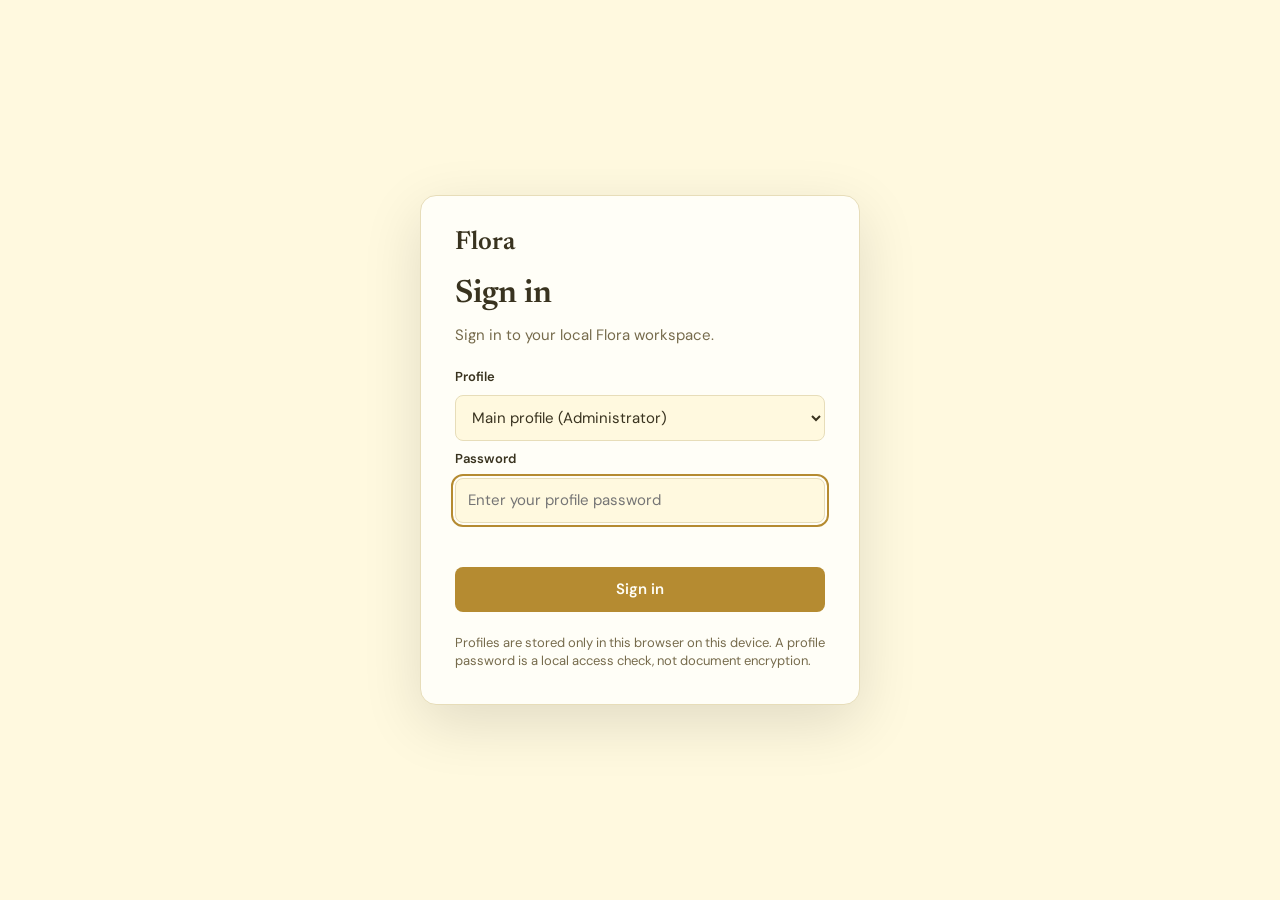
==== commit ab6430f2: "Major Update #1" ====
--- a/Flora.html
+++ b/Flora.html
@@ -1,11 +1,11 @@
 <!doctype html>
-<html lang="en"><head><meta charset="utf-8">
+<html lang="en" data-theme="warm"><head><meta charset="utf-8">
 <meta name="viewport" content="width=device-width, initial-scale=1, viewport-fit=cover">
 <title>Flora</title>
 <link href="https://fonts.googleapis.com/css2?family=Newsreader:ital,opsz,wght@0,6..72,400;0,6..72,600;1,6..72,400&family=DM+Sans:wght@400;500;600&display=swap" rel="stylesheet">
 <style>
 :root{--bg:#e8ecf0;--pan:#fff;--side:#17212c;--si:#dde5ee;--sm:#8393a5;--ink:#16202a;--mut:#617083;--line:#d3dae1;--acc:#2f5bea;--on:#fff;--soft:#eaf0ff;color-scheme:light;box-sizing:border-box;padding-top:env(safe-area-inset-top,0px);padding-bottom:env(safe-area-inset-bottom,0px)}
-@media(prefers-color-scheme:dark){:root:not([data-theme="light"]){--bg:#0e1217;--pan:#171d25;--side:#0a0d11;--ink:#e6ebf1;--mut:#93a1b1;--line:#27303a;--acc:#7f9cff;--on:#0e1217;--soft:#1c2536;color-scheme:dark}}
+@media(prefers-color-scheme:dark){:root:not([data-theme="light"]):not([data-theme="warm"]){--bg:#0e1217;--pan:#171d25;--side:#0a0d11;--ink:#e6ebf1;--mut:#93a1b1;--line:#27303a;--acc:#7f9cff;--on:#0e1217;--soft:#1c2536;color-scheme:dark}}
 :root[data-theme="dark"]{--bg:#0e1217;--pan:#171d25;--side:#0a0d11;--ink:#e6ebf1;--mut:#93a1b1;--line:#27303a;--acc:#7f9cff;--on:#0e1217;--soft:#1c2536;color-scheme:dark}
 html{scroll-padding-top:env(safe-area-inset-top,0px)}
 *{box-sizing:border-box}[hidden]{display:none!important}
@@ -249,6 +249,49 @@
 @keyframes floraSlide{from{transform:translateX(25px);opacity:.3}to{transform:translateX(0);opacity:1}}
 @media(max-width:760px){#app{grid-template-columns:1fr}.sidebar-collapsed #app{grid-template-columns:1fr}.sidebar-collapsed aside{width:76px}.usage-summary{grid-template-columns:1fr}.program-grid{grid-template-columns:1fr}}
 
+
+/* Flora warm pastel-yellow workspace theme */
+:root[data-theme="warm"]{--bg:#fff9df;--pan:#fffef7;--side:#514a32;--si:#fff9e7;--sm:#d8cfae;--ink:#39331f;--mut:#766b4c;--line:#e7ddb9;--acc:#b58b31;--on:#fffef7;--soft:#f8efc9;color-scheme:light}
+.theme-warm{background:#fff3bd;color:#463b20}
+/* Collapsed sidebar storage becomes a circular quota indicator */
+.sidebar-collapsed .store #bar{width:54px;height:54px;margin:5px auto 12px;border-radius:50%;background:conic-gradient(var(--acc) var(--usage-pct,0%),rgba(255,255,255,.16) 0);overflow:hidden;position:relative}
+.sidebar-collapsed .store #bar i{display:none}
+.sidebar-collapsed .store #bar:after{content:attr(data-label);position:absolute;inset:7px;border-radius:50%;display:grid;place-items:center;background:var(--side);font-size:10px;font-weight:600;color:var(--si)}
+.sidebar-collapsed .store #usage{display:none!important}
+.sidebar-collapsed .store #logout{display:none!important}
+.sidebar-collapsed .store #up{font-size:0;min-height:32px;padding:5px}
+.sidebar-collapsed .store #up:after{content:'+';font-size:18px}
+/* Lupine code editor controls */
+#ctb .tool-label{display:inline-flex;align-items:center;gap:4px;font-size:12px;white-space:nowrap}
+#ctb .tool-label select{background:var(--bg);color:var(--ink);border:1px solid var(--line);border-radius:6px;padding:5px}
+/* Anemone poster studio */
+.poster-studio{display:flex;flex-direction:column;flex:1;min-height:0;background:var(--bg)}
+.poster-toolbar,.poster-options{display:flex;align-items:center;gap:7px;flex-wrap:wrap;padding:9px 12px;background:var(--pan);border-bottom:1px solid var(--line)}
+.poster-toolbar button,.poster-toolbar select,.poster-toolbar input:not([type=color]),.poster-options select{border:1px solid var(--line);border-radius:6px;padding:7px 9px;background:var(--bg);color:var(--ink);font:inherit;font-size:13px}
+.poster-toolbar label,.poster-options label{display:inline-flex;align-items:center;gap:5px;font-size:12px}
+.poster-toolbar input[type=color],.poster-options input[type=color]{width:27px;height:27px;padding:1px;border:1px solid var(--line);border-radius:5px;background:var(--pan)}
+.poster-options{font-size:12px;color:var(--mut)}
+.poster-workspace{display:grid;grid-template-columns:minmax(0,1fr) 230px;gap:12px;flex:1;min-height:0;padding:14px}
+.poster-canvas-wrap{overflow:auto;display:flex;align-items:flex-start;justify-content:center;padding:12px;background:var(--bg)}
+.poster-canvas{position:relative;width:min(100%,720px);aspect-ratio:3/4;flex:none;overflow:hidden;background:#fff3bd;border:1px solid var(--line);box-shadow:0 8px 28px rgba(60,48,20,.15);background-image:linear-gradient(to right,rgba(80,70,35,.07) 1px,transparent 1px),linear-gradient(to bottom,rgba(80,70,35,.07) 1px,transparent 1px);background-size:24px 24px}
+.poster-canvas.grid-off{background-image:none}
+.poster-object{position:absolute;min-width:5%;min-height:4%;box-sizing:border-box;touch-action:none}
+.poster-object.selected{outline:2px solid var(--acc);outline-offset:2px}
+.poster-handle{height:18px;padding:1px 6px;background:rgba(45,45,45,.72);color:#fff;font:10px/16px "DM Sans",system-ui,sans-serif;cursor:move;user-select:none;touch-action:none;width:max-content;max-width:100%;border-radius:3px 3px 0 0}
+.poster-text{min-width:100%;min-height:30px;padding:4px;color:inherit;font:600 32px/1.18 Newsreader,Georgia,serif;outline:none;overflow-wrap:anywhere;white-space:pre-wrap}
+.poster-shape{width:100%;height:calc(100% - 18px);background:var(--shape-fill,#b58b31);border:2px solid var(--shape-border,#8f6b1e)}
+.poster-object.circle .poster-shape{border-radius:50%}
+.poster-object.star .poster-shape{clip-path:polygon(50% 0%,61% 35%,98% 35%,68% 57%,79% 94%,50% 72%,21% 94%,32% 57%,2% 35%,39% 35%);border:0}
+.poster-object.line .poster-shape{height:5px;margin-top:35%;border:0}
+.poster-object img{display:block;width:100%;height:calc(100% - 18px);object-fit:contain;background:transparent}
+.poster-properties{overflow:auto;background:var(--pan);border:1px solid var(--line);border-radius:9px;padding:12px;display:flex;flex-direction:column;gap:10px}
+.poster-properties h3{margin:0;font-size:15px}
+.poster-properties label{display:grid;gap:5px;font-size:12px;color:var(--mut)}
+.poster-properties textarea,.poster-properties input{width:100%;padding:7px;border:1px solid var(--line);border-radius:6px;background:var(--bg);color:var(--ink);font:inherit}
+.poster-properties input[type=range]{padding:0}
+@media(max-width:900px){.poster-workspace{grid-template-columns:1fr}.poster-properties{display:grid;grid-template-columns:repeat(2,minmax(0,1fr))}.poster-properties h3,.poster-properties p{grid-column:1/-1}}
+@media(max-width:620px){.poster-toolbar{align-items:flex-start}.poster-workspace{padding:6px}.poster-properties{grid-template-columns:1fr}}
+
 </style></head><body>
 <div id="app">
 <aside>
@@ -260,7 +303,8 @@
  <button id="navAzalea" data-short="A">Azalea · Documents</button>
  <button id="navIris" data-short="I">Iris · Presentations</button>
  <button id="navAmaryllis" data-short="S">Amaryllis · Spreadsheets</button>
- <button id="navScripts" data-short="Code">Code editor</button>
+ <button id="navScripts" data-short="L">Lupine · Code Editor</button>
+ <button id="navAnemone" data-short="P">Anemone · Poster Studio</button>
  <button id="navFiles" data-short="Files">Files</button>
  <button id="navUsage" data-short="Usage">Usage tracker</button>
  <button id="navSettings" data-short="Settings">Settings</button>
@@ -279,7 +323,8 @@
  <button class="program-card" id="programDocuments"><strong>Azalea</strong><span>Documents for writing, formatting, reviewing and exporting.</span></button>
  <button class="program-card" id="programPresentations"><strong>Iris</strong><span>Presentations with themes, slide layouts, speaker notes and presenter controls.</span></button>
  <button class="program-card" id="programSpreadsheets"><strong>Amaryllis</strong><span>Spreadsheets with cell formulas, templates, rows, columns and CSV export.</span></button>
- <button class="program-card" id="programScripts"><strong>Code editor</strong><span>Write scripts with syntax highlighting and line numbers.</span></button>
+ <button class="program-card" id="programScripts"><strong>Lupine</strong><span>Code editing with language switching, syntax highlighting and line numbers.</span></button>
+ <button class="program-card" id="programAnemone"><strong>Anemone</strong><span>Design posters using movable text, shapes and images.</span></button>
 </div>
 <div class="home-card"><h3>Recent documents</h3><div id="recentDocs"></div></div>
 <div class="home-card"><h3>Storage</h3><p id="homeUsage" class="mut"></p></div>
@@ -309,9 +354,9 @@
   <div class="ribbon-group"><span>Document view</span><div class="ribbon-controls"><button id="focusBtn">Focus mode</button><label class="tool-label">Zoom <select id="zoomPick"><option value="80">80%</option><option value="90">90%</option><option value="100" selected>100%</option><option value="110">110%</option><option value="125">125%</option></select></label><button id="showStatsBtn">Document statistics</button></div></div>
  </section>
 </div>
-<div class="tb" id="ctb" hidden><input id="ctitle" placeholder="main.py" aria-label="File name" autocomplete="off"><select id="lang" aria-label="Language"></select><span class="sep"></span><button id="copy">Copy code</button><span id="pos" class="mut"></span></div>
+<div class="tb" id="ctb" hidden><input id="ctitle" placeholder="main.py" aria-label="File name" autocomplete="off"><select id="lang" aria-label="Programming language"></select><label class="tool-label">Tab width <select id="tabWidth"><option value="2">2</option><option value="4" selected>4</option><option value="8">8</option></select></label><label class="tool-label"><input type="checkbox" id="codeWrap"> Wrap lines</label><label class="tool-label"><input type="checkbox" id="lineNumbers" checked> Line numbers</label><span class="sep"></span><button id="copy">Copy code</button><span id="pos" class="mut"></span></div>
 <div class="scroll" id="richv"><article id="sheet"><input id="title" placeholder="Untitled document" aria-label="Title"><div id="page" contenteditable="true" spellcheck="true" aria-label="Document body"></div></article></div>
-<div id="codev" hidden><div id="gut" aria-hidden="true"></div><div id="cw"><pre id="hl" aria-hidden="true"></pre><textarea id="ta" wrap="off" spellcheck="false" autocapitalize="off" autocomplete="off" aria-label="Code editor"></textarea></div></div>
+<div id="codev" hidden><div id="gut" aria-hidden="true"></div><div id="cw"><pre id="hl" aria-hidden="true"></pre><textarea id="ta" wrap="off" spellcheck="false" autocapitalize="off" autocomplete="off" aria-label="Lupine code editor"></textarea></div></div>
 <div id="presv" hidden>
  <div class="presentation-toolbar"><button id="addSlide">New slide</button><button id="duplicateSlide">Duplicate slide</button><button id="deleteSlide">Delete slide</button><button id="slideUp">Move up</button><button id="slideDown">Move down</button><label>Presentation name <input id="presentationName" type="text" value="Untitled presentation" aria-label="Presentation name"></label><label>Theme <select id="presentationTheme"><option value="light">Light</option><option value="dark">Dark</option><option value="blue">Blue</option><option value="warm">Warm</option><option value="minimal">Minimal</option><option value="contrast">High contrast</option></select></label><button id="startShow" class="primary">Start presentation</button></div>
  <div class="presentation-options"><label>Slide layout <select id="slideLayout"><option value="title-content">Title and content</option><option value="title">Title slide</option><option value="two">Two columns</option><option value="quote">Quote</option><option value="section">Section divider</option><option value="blank">Blank</option></select></label><button id="applySlideLayout">Apply layout</button><label>Background <input type="color" id="slideBg" value="#ffffff" aria-label="Slide background colour"></label><label>Text size <select id="slideTextSize"><option value="16">Small</option><option value="20" selected>Regular</option><option value="26">Large</option><option value="32">Extra large</option></select></label><button id="slideImageBtn">Insert image</button><label>Transition <select id="showTransition"><option value="fade">Fade</option><option value="slide">Slide</option><option value="none">None</option></select></label></div>
@@ -323,6 +368,20 @@
  <div class="sheet-grid-wrap"><table id="sheetGrid" aria-label="Spreadsheet grid"></table></div>
  <div id="sheetStatus" class="sheet-status">Select a cell to edit its value or formula.</div>
 </div>
+<div id="posterv" hidden class="poster-studio">
+ <div class="poster-toolbar">
+  <label>Poster name <input id="posterName" type="text" value="Untitled poster"></label>
+  <button id="posterAddTitle">Add heading</button><button id="posterAddText">Add text</button>
+  <button id="posterAddRect">Rectangle</button><button id="posterAddCircle">Circle</button><button id="posterAddStar">Star</button>
+  <button id="posterAddImage">Add image</button>
+  <label>Text / shape colour <input id="posterColor" type="color" value="#26332b"></label>
+  <label>Background <input id="posterBackground" type="color" value="#fff3bd"></label>
+  <label>Text size <select id="posterTextSize"><option value="18">18</option><option value="24">24</option><option value="32" selected>32</option><option value="48">48</option><option value="64">64</option></select></label>
+  <button id="posterFront">Bring forward</button><button id="posterBack">Send backward</button><button id="posterDuplicate">Duplicate</button><button id="posterDelete">Delete selected</button><button id="posterExport" class="primary">Export PNG</button>
+ </div>
+ <div class="poster-options"><label>Canvas <select id="posterRatio"><option value="3 / 4">Portrait poster</option><option value="1 / 1">Square</option><option value="4 / 3">Landscape</option><option value="16 / 9">Wide banner</option></select></label><label><input type="checkbox" id="posterGrid" checked> Show grid</label><label><input type="checkbox" id="posterSnap" checked> Snap to grid</label><span class="mut" id="posterStatus">Select an object to edit it. Drag its handle to move it.</span></div>
+ <div class="poster-workspace"><div class="poster-canvas-wrap"><div id="posterCanvas" class="poster-canvas" tabindex="0" aria-label="Poster design canvas"></div></div><aside class="poster-properties"><h3>Selected object</h3><p class="mut" id="posterSelection">Nothing selected</p><label>Text <textarea id="posterTextValue" rows="4" placeholder="Select a text object"></textarea></label><label>Width <input id="posterObjectWidth" type="range" min="8" max="100" value="45"></label><label>Height <input id="posterObjectHeight" type="range" min="5" max="80" value="15"></label><p class="note">Drag the small Move bar on an object to reposition it. Edit text in the object or in this panel.</p></aside></div>
+</div>
 </div>
 <div id="filev" class="scroll" hidden><div class="fwrap">
 <h2>Files on this device</h2><p class="mut">Kept in your browser storage. Nothing is uploaded or downloaded.</p>
@@ -331,7 +390,7 @@
 </main>
 </div>
 <div id="modal" hidden><div id="mbox"></div></div>
-<input id="imagePick" type="file" accept="image/*" hidden>
+<input id="imagePick" type="file" accept="image/*" hidden><input id="posterImagePick" type="file" accept="image/*" hidden>
 <div id="authscreen" hidden>
  <div class="auth-card"><div class="brand auth-brand">Flora</div><h1>Sign in</h1><p class="mut">Sign in to your local Flora workspace.</p><form id="loginForm"><label for="loginProfile">Profile</label><select id="loginProfile" required></select><label for="loginPassword">Password</label><input id="loginPassword" type="password" autocomplete="current-password" placeholder="Enter your profile password"><p class="auth-error" id="loginError" role="alert"></p><button class="primary" type="submit">Sign in</button></form><p class="note">Profiles are stored only in this browser on this device. A profile password is a local access check, not document encryption.</p></div>
 </div>
@@ -341,13 +400,13 @@
 const $=s=>document.querySelector(s),GB=2**30,E=s=>s.replace(/[&<>]/g,c=>({'&':'&amp;','<':'&lt;','>':'&gt;'}[c]));
 const el=(t,c,x)=>{const e=document.createElement(t);if(c)e.className=c;if(x!=null)e.textContent=x;return e};
 let db,docs=[],files=[],allDocs=[],allFiles=[],cur=null,dl=null,tm,tt;
-const DEFAULT_SETTINGS={storage:'8gb',font:'Newsreader',documentSize:'18',theme:'system',preset:'personal',sharedStorage:false,largeText:false,highContrast:false,reduceMotion:false,screenReader:false,spellcheck:true,startPage:'home',autosave:'500',confirmDelete:true,defaultApp:'azalea',defaultTemplate:'blank',usageTracking:true,showUsage:true,slideTransition:'fade',compactSidebar:false};
-let settings={...DEFAULT_SETTINGS},profiles=[],activeProfile='main';
-try{settings={...DEFAULT_SETTINGS,...JSON.parse(localStorage.getItem('flora_settings')||'{}')};profiles=JSON.parse(localStorage.getItem('flora_profiles')||'[]');activeProfile=localStorage.getItem('flora_active_profile')||'main'}catch(e){}
+const DEFAULT_SETTINGS={storage:'8gb',font:'Newsreader',documentSize:'18',theme:'warm',preset:'personal',sharedStorage:false,largeText:false,highContrast:false,reduceMotion:false,screenReader:false,spellcheck:true,startPage:'home',autosave:'500',confirmDelete:true,defaultApp:'azalea',defaultTemplate:'blank',usageTracking:true,showUsage:true,slideTransition:'fade',compactSidebar:false,defaultCodeLanguage:'python',tabWidth:'4',codeWrap:false,lineNumbers:true,defaultSlideTheme:'warm',posterBackground:'#fff3bd',posterSnap:true,posterGrid:true,accent:'#b58b31'};
+let settings={...DEFAULT_SETTINGS},profiles=[],activeProfile='main',hadStoredSettings=false;
+try{const savedSettings=localStorage.getItem('flora_settings');hadStoredSettings=savedSettings!==null;settings={...DEFAULT_SETTINGS,...JSON.parse(savedSettings||'{}')};profiles=JSON.parse(localStorage.getItem('flora_profiles')||'[]');activeProfile=localStorage.getItem('flora_active_profile')||'main'}catch(e){}
 if(!Array.isArray(profiles)||!profiles.length)profiles=[{id:'main',name:'Main profile',admin:true,passwordSalt:'',passwordHash:''}];
 if(!profiles.some(p=>p.id==='main'))profiles.unshift({id:'main',name:'Main profile',admin:true,passwordSalt:'',passwordHash:''});
 const STORAGE_LEVELS=[
- ['350kb','350 KB',350*1024],['500kb','500 KB',500*1024],['750kb','750 KB',750*1024],
+ ['35kb','35 KB',35*1024],['50kb','50 KB',50*1024],['350kb','350 KB',350*1024],['500kb','500 KB',500*1024],['750kb','750 KB',750*1024],
  ['1mb','1 MB',1*1024**2],['2mb','2 MB',2*1024**2],['5mb','5 MB',5*1024**2],['10mb','10 MB',10*1024**2],['25mb','25 MB',25*1024**2],['50mb','50 MB',50*1024**2],['75mb','75 MB',75*1024**2],['100mb','100 MB',100*1024**2],['150mb','150 MB',150*1024**2],['250mb','250 MB',250*1024**2],['350mb','350 MB',350*1024**2],['500mb','500 MB',500*1024**2],['750mb','750 MB',750*1024**2],
  ['1gb','1 GB',1*GB],['2gb','2 GB',2*GB],['3gb','3 GB',3*GB],['4gb','4 GB',4*GB],['6gb','6 GB',6*GB],['8gb','8 GB',8*GB],['12gb','12 GB',12*GB],['16gb','16 GB',16*GB],['24gb','24 GB',24*GB],['32gb','32 GB',32*GB],['48gb','48 GB',48*GB],['64gb','64 GB',64*GB],['96gb','96 GB',96*GB],['128gb','128 GB',128*GB],['192gb','192 GB',192*GB],['256gb','256 GB',256*GB],['512gb','512 GB',512*GB],['1tb','1 TB',1024*GB]
 ];
@@ -369,7 +428,7 @@
 const persistSettings=()=>{try{localStorage.setItem('flora_settings',JSON.stringify(settings));localStorage.setItem('flora_profiles',JSON.stringify(profiles));localStorage.setItem('flora_active_profile',activeProfile)}catch(e){toast('Could not save settings in this browser.')}};
 const currentProfile=()=>profiles.find(p=>p.id===activeProfile)||profiles[0];
 const profileName=()=>currentProfile()?.name||'Local profile';
-const applySettings=()=>{document.documentElement.dataset.theme=settings.theme==='system'?'':settings.theme;document.body.classList.toggle('large-text',!!settings.largeText);document.body.classList.toggle('high-contrast',!!settings.highContrast);document.body.classList.toggle('reduce-motion',!!settings.reduceMotion);$('#profileLabel').textContent='Signed in: '+profileName()+(currentProfile()?.admin?' | Admin':'');if($('#page')){$('#page').style.fontFamily='"'+(settings.font||'Newsreader')+'", Georgia, serif';$('#page').style.fontSize=(settings.documentSize||'18')+'px';$('#page').spellcheck=!!settings.spellcheck}if($('#fontPick'))$('#fontPick').value=settings.font||'Newsreader';if($('#toast'))$('#toast').setAttribute('aria-live',settings.screenReader?'polite':'off');};
+const applySettings=()=>{document.documentElement.dataset.theme=settings.theme==='system'?'':settings.theme;if(settings.accent)document.documentElement.style.setProperty('--acc',settings.accent);document.body.classList.toggle('large-text',!!settings.largeText);document.body.classList.toggle('high-contrast',!!settings.highContrast);document.body.classList.toggle('reduce-motion',!!settings.reduceMotion);$('#profileLabel').textContent='Signed in: '+profileName()+(currentProfile()?.admin?' | Admin':'');if($('#page')){$('#page').style.fontFamily='"'+(settings.font||'Newsreader')+'", Georgia, serif';$('#page').style.fontSize=(settings.documentSize||'18')+'px';$('#page').spellcheck=!!settings.spellcheck}if($('#fontPick'))$('#fontPick').value=settings.font||'Newsreader';if($('#toast'))$('#toast').setAttribute('aria-live',settings.screenReader?'polite':'off');if($('#posterCanvas'))$('#posterCanvas').classList.toggle('grid-off',settings.posterGrid===false);};
 const fb=n=>n<1024?n+' B':n<1048576?(n/1024).toFixed(1)+' KB':n<GB?(n/1048576).toFixed(1)+' MB':(n/GB).toFixed(2)+' GB';
 const ago=t=>new Date(t).toLocaleDateString(undefined,{month:'short',day:'numeric'});
 const enc=s=>new TextEncoder().encode(s).length;
@@ -398,7 +457,7 @@
 json:{n:'JSON',x:'json',st:['"'],k:'',t:'true false null'}};
 LG.typescript={...LG.javascript,n:'TypeScript',x:'ts',dc:AT,k:LG.javascript.k+' type interface enum implements private protected public readonly abstract declare namespace keyof is',t:LG.javascript.t+' string number boolean any unknown never void'};
 LG.cpp={...LG.c,n:'C++',x:'cpp',k:LG.c.k+' class namespace template typename public private protected virtual override new delete this using try catch throw constexpr nullptr operator friend explicit mutable',t:LG.c.t+' string vector map std cout cin endl'};
-const EXT={mjs:'javascript',jsx:'javascript',tsx:'typescript',h:'c',cc:'cpp',hpp:'cpp',bash:'shell',csx:'csharp'};Object.keys(LG).forEach(k=>{if(LG[k].x!=='txt')EXT[LG[k].x]=k});
+const EXT={mjs:'javascript',jsx:'javascript',tsx:'typescript',h:'c',cc:'cpp',hpp:'cpp',bash:'shell',csx:'csharp',txt:'plain'};Object.keys(LG).forEach(k=>{if(LG[k].x!=='txt')EXT[LG[k].x]=k});
 const extLang=n=>{const m=/\.(\w+)$/.exec(n||'');const e=m&&m[1].toLowerCase();return e&&Object.hasOwn(EXT,e)?EXT[e]:null};
 const rx=s=>s.replace(/[.*+?^${}()|[\]\\]/g,'\\$&'),END='(?![\\s\\S])';
 function build(d){if(d.re)return;const p=[];if(d.bc)p.push(rx(d.bc[0])+'[\\s\\S]*?(?:'+rx(d.bc[1])+'|'+END+')');(d.lc||[]).forEach(c=>p.push(rx(c)+'[^\\n]*'));const st=(d.st||[]).map(q=>q.length>2?rx(q)+'[\\s\\S]*?(?:'+rx(q)+'|'+END+')':q==='`'?'`(?:\\\\[\\s\\S]|[^`\\\\])*`?':rx(q)+'(?:\\\\.|[^'+rx(q)+'\\\\\\n])*'+rx(q)+'?');d.re=new RegExp('('+(p.join('|')||'(?!)')+')|('+(st.join('|')||'(?!)')+')|(\\b(?:0[xX][\\da-fA-F_]+|\\d[\\d_]*\\.?\\d*(?:[eE][+-]?\\d+)?[fFdDmMlLuU]*)\\b)|([A-Za-z_$][\\w$]*)|('+(d.dc||'(?!)')+')','gm');d.K=new Set(d.k.split(' '));d.T=new Set((d.t||'').split(' '))}
@@ -407,33 +466,33 @@
 function paint(){const v=$('#ta').value;$('#hl').innerHTML=hl(v,cur.lang)+'\n ';const n=v.split('\n').length;if(n!==gn){gn=n;$('#gut').textContent=Array.from({length:n},(_,i)=>i+1).join('\n')}}
 const OKT={P:1,H1:1,H2:1,H3:1,BLOCKQUOTE:1,UL:1,OL:1,LI:1,B:1,STRONG:1,I:1,EM:1,U:1,S:1,STRIKE:1,BR:1,DIV:1,SPAN:1,A:1,TABLE:1,THEAD:1,TBODY:1,TFOOT:1,TR:1,TD:1,TH:1,SUP:1,SUB:1,IMG:1,INPUT:1};
 function clean(h){const out=document.createElement('div');const walk=(from,to)=>from.childNodes.forEach(n=>{if(n.nodeType===3)to.append(n.textContent);else if(n.nodeType===1){const t=n.tagName;if(OKT[t]){const c=document.createElement(t),s=(n.getAttribute('style')||'').trim(),styles=[];const align=/text-align:\s*(left|right|center|justify)/i.exec(s);if(align)styles.push('text-align:'+align[1].toLowerCase());const color=/(?:^|;)\s*color:\s*(#[0-9a-f]{3,8}|rgb\([\d\s,.%]+\)|[a-z]{3,20})/i.exec(s);if(color)styles.push('color:'+color[1]);const bg=/(?:^|;)\s*background-color:\s*(#[0-9a-f]{3,8}|rgb\([\d\s,.%]+\)|[a-z]{3,20})/i.exec(s);if(bg)styles.push('background-color:'+bg[1]);const font=/(?:^|;)\s*font-family:\s*([\w ,"'-]+)/i.exec(s);if(font&&!/url|expression/i.test(font[1]))styles.push('font-family:'+font[1]);const fs=/(?:^|;)\s*font-size:\s*(\d+(?:\.\d+)?(?:px|pt|em|rem|%)|xx-small|x-small|small|medium|large|x-large|xx-large)/i.exec(s);if(fs)styles.push('font-size:'+fs[1]);if(styles.length)c.setAttribute('style',styles.join(';'));if(t==='A'){const href=n.getAttribute('href')||'';if(/^(https?:|mailto:)/i.test(href))c.setAttribute('href',href);else{walk(n,to);return}}if(t==='DIV'&&n.classList.contains('page-break'))c.setAttribute('class','page-break');if(t==='TD'||t==='TH'){const span=n.getAttribute('colspan');if(span&&/^([1-9]|1[0-2])$/.test(span))c.setAttribute('colspan',span)}if(t==='IMG'){const src=n.getAttribute('src')||'';if(!/^data:image\/(png|jpeg|gif|webp);base64,/i.test(src)){return}c.setAttribute('src',src);c.setAttribute('alt',(n.getAttribute('alt')||'Image').slice(0,200));to.append(c);return}if(t==='INPUT'&&n.getAttribute('type')==='checkbox'){c.setAttribute('type','checkbox');if(n.hasAttribute('checked'))c.setAttribute('checked','');to.append(c);return}to.append(c);walk(n,c)}else if(!/^(script|style|iframe|object|embed|template|noscript|svg|math)$/i.test(t))walk(n,to)}});walk(new DOMParser().parseFromString(h,'text/html').body,out);return out.innerHTML}
-const fixDoc=d=>{const s=(v,f='')=>typeof v==='string'?v:f;d.title=s(d.title);d.html=s(d.html,'<p><br></p>');d.code=s(d.code);d.snip=s(d.snip);d.kind=['code','presentation','spreadsheet'].includes(d.kind)?d.kind:'rich';d.slides=Array.isArray(d.slides)?d.slides:[];d.slideTheme=['light','dark','blue','warm','minimal','contrast'].includes(d.slideTheme)?d.slideTheme:'light';d.workbook=d.workbook&&Array.isArray(d.workbook.cells)?d.workbook:{rows:12,cols:8,cells:[]};d.workbook.rows=Math.max(1,Math.min(500,+d.workbook.rows||12));d.workbook.cols=Math.max(1,Math.min(50,+d.workbook.cols||8));d.lang=Object.hasOwn(LG,d.lang)?d.lang:'plain';d.size=+d.size||0;d.updated=+d.updated||Date.now();d.created=+d.created||d.updated;return d};
-
-async function saveDoc(d){const old=d.size||0;d.profileId=activeProfile;d.size=enc(d.title+d.html+d.code+d.snip+JSON.stringify(d.slides||[])+JSON.stringify(d.workbook||{}));if(!allDocs.some(x=>x.id===d.id))allDocs.push(d);
+const fixDoc=d=>{const s=(v,f='')=>typeof v==='string'?v:f;d.title=s(d.title);d.html=s(d.html,'<p><br></p>');d.code=s(d.code);d.snip=s(d.snip);d.kind=['code','presentation','spreadsheet','poster'].includes(d.kind)?d.kind:'rich';d.posterItems=Array.isArray(d.posterItems)?d.posterItems:[];d.posterBackground=typeof d.posterBackground==='string'?d.posterBackground:'#fff3bd';d.posterRatio=typeof d.posterRatio==='string'?d.posterRatio:'3 / 4';d.slides=Array.isArray(d.slides)?d.slides:[];d.slideTheme=['light','dark','blue','warm','minimal','contrast'].includes(d.slideTheme)?d.slideTheme:'light';d.workbook=d.workbook&&Array.isArray(d.workbook.cells)?d.workbook:{rows:12,cols:8,cells:[]};d.workbook.rows=Math.max(1,Math.min(500,+d.workbook.rows||12));d.workbook.cols=Math.max(1,Math.min(50,+d.workbook.cols||8));d.lang=Object.hasOwn(LG,d.lang)?d.lang:'plain';d.size=+d.size||0;d.updated=+d.updated||Date.now();d.created=+d.created||d.updated;return d};
+
+async function saveDoc(d){const old=d.size||0;d.profileId=activeProfile;d.size=enc(d.title+d.html+d.code+d.snip+JSON.stringify(d.slides||[])+JSON.stringify(d.workbook||{})+JSON.stringify(d.posterItems||[]));if(!allDocs.some(x=>x.id===d.id))allDocs.push(d);
  if(used()>limit()){d.size=old;return full()}
  try{await run('docs','readwrite',s=>s.put(d));if(d===cur)stat(db?' | saved on this device':' | not saved, storage unavailable');recordUsage('document save',d.size-old);meter()}catch(e){quota(e)}}
-const words=()=>($('#page').innerText.trim().split(/\s+/).filter(Boolean).length);const stat=(x='')=>{$('#stat').textContent=(cur.kind==='code'?cur.code.split('\n').length+' lines':cur.kind==='presentation'?(cur.slides.length+' slides'):cur.kind==='spreadsheet'?(cur.workbook.rows+' rows × '+cur.workbook.cols+' columns'):words()+' words')+x};
+const words=()=>($('#page').innerText.trim().split(/\s+/).filter(Boolean).length);const stat=(x='')=>{$('#stat').textContent=(cur.kind==='code'?cur.code.split('\n').length+' lines':cur.kind==='presentation'?(cur.slides.length+' slides'):cur.kind==='spreadsheet'?(cur.workbook.rows+' rows × '+cur.workbook.cols+' columns'):cur.kind==='poster'?(cur.posterItems.length+' design objects'):words()+' words')+x};
 function onEdit(){if(!cur)return;const c=cur.kind==='code';
  if(c){cur.title=$('#ctitle').value;cur.code=$('#ta').value;cur.snip=cur.code.slice(0,2000);const g=extLang(cur.title);if(g&&g!==cur.lang){cur.lang=g;$('#lang').value=g}paint()}
  else{cur.title=$('#title').value;cur.html=$('#page').innerHTML;cur.snip=$('#page').innerText.slice(0,2000)}
  cur.updated=Date.now();
- stat();clearTimeout(tm);const edited=cur;tm=setTimeout(()=>saveDoc(edited),500);renderList()}
-async function newDoc(code){const d=code?mk('main.py','','code','python'):mk('','<p><br></p>');d.profileId=activeProfile;$('#q').value='';docs.push(d);allDocs.push(d);await saveDoc(d);openDoc(d.id);$(code?'#ta':'#title').focus()}
-function openDoc(id){const next=docs.find(d=>d.id===id);if(cur&&cur.id!==id){clearTimeout(tm);saveDoc(cur)}if(cur?.id!==id)activeSlide=0;cur=next;const c=cur.kind==='code',pres=cur.kind==='presentation',sheet=cur.kind==='spreadsheet';setView('docs');
- $('#tb').hidden=$('#richv').hidden=c||pres||sheet;$('#ctb').hidden=$('#codev').hidden=!c;$('#presv').hidden=!pres;$('#sheetv').hidden=!sheet;
- if(pres){renderPresentation()}else if(sheet){renderSpreadsheet()}else if(c){$('#ctitle').value=cur.title;$('#lang').value=cur.lang;$('#ta').value=cur.code;gn=0;paint();$('#ta').scrollTo(0,0);$('#hl').scrollTo(0,0);$('#gut').scrollTop=0;$('#pos').textContent=''}
+ stat();clearTimeout(tm);const edited=cur;tm=setTimeout(()=>saveDoc(edited),Math.max(250,Number(settings.autosave)||500));renderList()}
+async function newDoc(code){const codeLang=settings.defaultCodeLanguage||'python';const d=code?mk('main.'+(LG[codeLang]?.x||'py'),'','code',codeLang):mk('','<p><br></p>');d.profileId=activeProfile;$('#q').value='';docs.push(d);allDocs.push(d);await saveDoc(d);openDoc(d.id);$(code?'#ta':'#title').focus()}
+function openDoc(id){const next=docs.find(d=>d.id===id);if(cur&&cur.id!==id){clearTimeout(tm);saveDoc(cur)}if(cur?.id!==id)activeSlide=0;cur=next;const c=cur.kind==='code',pres=cur.kind==='presentation',sheet=cur.kind==='spreadsheet',poster=cur.kind==='poster';setView('docs');
+ $('#tb').hidden=$('#richv').hidden=c||pres||sheet||poster;$('#ctb').hidden=$('#codev').hidden=!c;$('#presv').hidden=!pres;$('#sheetv').hidden=!sheet;$('#posterv').hidden=!poster;
+ if(pres){renderPresentation()}else if(sheet){renderSpreadsheet()}else if(poster){selectedPosterItem=null;renderPoster()}else if(c){$('#ctitle').value=cur.title;$('#lang').value=cur.lang;$('#ta').value=cur.code;$('#tabWidth').value=settings.tabWidth||'4';$('#codeWrap').checked=!!settings.codeWrap;$('#lineNumbers').checked=settings.lineNumbers!==false;$('#ta').wrap=settings.codeWrap?'soft':'off';$('#hl').style.whiteSpace=settings.codeWrap?'pre-wrap':'pre';$('#gut').hidden=settings.lineNumbers===false;gn=0;paint();$('#ta').scrollTo(0,0);$('#hl').scrollTo(0,0);$('#gut').scrollTop=0;$('#pos').textContent=''}
  else{$('#title').value=cur.title;$('#page').innerHTML=clean(cur.html);applySettings()}
  stat();renderList()}
 async function delDoc(d){docs=docs.filter(x=>x!==d);allDocs=allDocs.filter(x=>x.id!==d.id);await run('docs','readwrite',s=>s.delete(d.id));recordUsage('document deleted',-(d.size||0));if(cur===d){cur=null;docs.length?openDoc(docs.sort((a,b)=>b.updated-a.updated)[0].id):newDoc()}renderList();meter()}
 function renderList(){const q=$('#q').value.toLowerCase(),L=$('#list');L.innerHTML='';
  [...docs].sort((a,b)=>b.updated-a.updated).filter(d=>(d.title+' '+d.snip).toLowerCase().includes(q)).forEach(d=>{
-  const r=el('div','item'+(cur===d?' on':'')),m=el('button','t');m.append(el('b','',d.title||'Untitled document'),el('small','',(d.kind==='code'?LG[d.lang].n+' | ':d.kind==='presentation'?'Iris | ':d.kind==='spreadsheet'?'Amaryllis | ':'Azalea | ')+ago(d.updated)+' | '+fb(d.size)));
+  const r=el('div','item'+(cur===d?' on':'')),m=el('button','t');m.append(el('b','',d.title||'Untitled document'),el('small','',(d.kind==='code'?LG[d.lang].n+' | ':d.kind==='presentation'?'Iris | ':d.kind==='spreadsheet'?'Amaryllis | ':d.kind==='poster'?'Anemone | ':'Azalea | ')+ago(d.updated)+' | '+fb(d.size)));
   m.onclick=()=>{openDoc(d.id);document.body.classList.remove('nav')};
   const x=el('button','x','Delete');x.onclick=()=>sure(x,()=>delDoc(d));r.append(m,x);L.append(r)})}
 function meter(){const u=allowanceUsage(),l=limit();$('#fill').style.width=Math.min(100,u/l*100)+'%';$('#bar').classList.toggle('hot',u/l>.9);
- $('#usage').textContent=fb(u)+' of '+fb(l)+' used';$('#plan').textContent='Free | '+(settings.storage||'8gb').toUpperCase()+(settings.sharedStorage?' | shared across profiles':' | profile storage');$('#up').textContent='Storage & settings';
+ $('#usage').textContent=fb(u)+' of '+fb(l)+' used';const pct=Math.min(100,u/l*100);$('#bar').style.setProperty('--usage-pct',pct+'%');$('#bar').dataset.label=Math.round(pct)+'%';$('#plan').textContent='Free | '+(settings.storage||'8gb').toUpperCase()+(settings.sharedStorage?' | shared across profiles':' | profile storage');$('#up').textContent='Storage & settings';
  try{navigator.storage.estimate().then(e=>{$('#quota').textContent=e.quota<l?'This browser currently allows about '+fb(e.quota)+' here.':''}).catch(()=>{})}catch(e){}}
-function setView(v){$('#homev').hidden=true;$('#docv').hidden=v!=='docs';$('#filev').hidden=v!=='files';$('#exp').hidden=v!=='docs';if(v==='docs'&&cur){$('#presv').hidden=cur.kind!=='presentation';$('#sheetv').hidden=cur.kind!=='spreadsheet';$('#tb').hidden=$('#richv').hidden=['code','presentation','spreadsheet'].includes(cur.kind);$('#ctb').hidden=$('#codev').hidden=cur.kind!=='code'}document.querySelectorAll('.tabs button').forEach(b=>b.classList.toggle('on',b.dataset.v===v));if(v==='files')renderFiles()}
+function setView(v){$('#homev').hidden=true;$('#docv').hidden=v!=='docs';$('#filev').hidden=v!=='files';$('#exp').hidden=v!=='docs';if(v==='docs'&&cur){$('#posterv').hidden=cur.kind!=='poster';$('#presv').hidden=cur.kind!=='presentation';$('#sheetv').hidden=cur.kind!=='spreadsheet';$('#tb').hidden=$('#richv').hidden=['code','presentation','spreadsheet','poster'].includes(cur.kind);$('#ctb').hidden=$('#codev').hidden=cur.kind!=='code'}document.querySelectorAll('.tabs button').forEach(b=>b.classList.toggle('on',b.dataset.v===v));if(v==='files')renderFiles()}
 async function addFiles(list){for(const f of list){if(used()+f.size>limit()){full();break}
  const r={id:uid(),profileId:activeProfile,name:f.name,type:f.type,size:f.size,blob:f,added:Date.now()};
  try{await run('files','readwrite',s=>s.put(r));files.push(r);allFiles.push(r);recordUsage('file added',f.size)}catch(e){quota(e);break}}renderFiles();meter()}
@@ -448,11 +507,10 @@
 /* modal */
 const show=()=>$('#modal').hidden=false,hide=()=>$('#modal').hidden=true;
 const FM=[['pdf','PDF','Fixed layout'],['docx','Word','.docx'],['epub','EPUB','E-book'],['html','HTML','Web page'],['md','Markdown','.md'],['txt','Plain text','.txt'],['json','JSON','Structured data'],['csv','CSV','One row per paragraph'],['zip','ZIP bundle','Every format above']];
-function expModal(){if(!cur)return;if(cur.kind==='presentation'){exportPresentation();return}if(cur.kind==='spreadsheet'){exportSpreadsheet();return}const m=$('#mbox'),c=cur.kind==='code';m.innerHTML='';m.append(el('h2','','Export as'));const g=el('div','grid');
+function expModal(){if(!cur)return;if(cur.kind==='presentation'){exportPresentation();return}if(cur.kind==='spreadsheet'){exportSpreadsheet();return}if(cur.kind==='poster'){exportPoster();return}const m=$('#mbox'),c=cur.kind==='code';m.innerHTML='';m.append(el('h2','','Export as'));const g=el('div','grid');
  (c?CF:FM).forEach(([x,n,s])=>{const b=el('button','');b.append(el('b','',n),el('small','',s));b.onclick=async()=>{hide();try{const N=c?safe(cur.title).replace(/\.[^.]+$/,'')||'script':safe(cur.title);send(N+'.'+x,await make(x,cur,c?[]:blocks(cur.html)))}catch(e){toast('Export failed.')}};g.append(b)});
  m.append(g,el('p','note',c?'A published page cannot save .py or .cs files directly, so the ZIP holds the real file.':'These are the formats a published page can save to your device.'));show()}
-async function send(fn,data){fn=safe(fn);if(!dl)return toast('Saving to your device is not available in this view.');
- try{await dl.save({filename:fn,data});toast('Saved '+fn)}catch(e){if(e&&e.code!=='declined')toast(e.code==='rejected_extension'?'This view cannot save .'+fn.split('.').pop()+' files.':'Could not save '+fn+'.')}}
+async function send(fn,data){fn=safe(fn);if(dl){try{await dl.save({filename:fn,data});toast('Saved '+fn);return}catch(e){if(e&&e.code==='declined')return}}try{const blob=data instanceof Blob?data:new Blob([data]);const url=URL.createObjectURL(blob);const a=document.createElement('a');a.href=url;a.download=fn;document.body.append(a);a.click();a.remove();setTimeout(()=>URL.revokeObjectURL(url),1500);toast('Saved '+fn)}catch(e){toast('Could not save '+fn+'.')}}
 
 /* export engine */
 function blocks(html){const r=new DOMParser().parseFromString(html,'text/html').body;const out=[];
@@ -580,6 +638,49 @@
 body.focus-mode #sheet{max-width:900px}
 @media(max-width:900px){.program-grid{grid-template-columns:1fr}.ribbon-panel{align-items:flex-start}.presentation-workspace{grid-template-columns:130px minmax(0,1fr)}.slide-editor-wrap{padding:12px}.slide-canvas{min-height:310px}}
 @media(max-width:600px){.ribbon-tabs button{padding:8px}.ribbon-group{padding:2px 8px}.presentation-workspace{grid-template-columns:92px minmax(0,1fr)}.slide-canvas{min-height:260px;padding:20px}.auth-card{padding:24px}}
+
+/* Flora warm pastel-yellow workspace theme */
+:root[data-theme="warm"]{--bg:#fff9df;--pan:#fffef7;--side:#514a32;--si:#fff9e7;--sm:#d8cfae;--ink:#39331f;--mut:#766b4c;--line:#e7ddb9;--acc:#b58b31;--on:#fffef7;--soft:#f8efc9;color-scheme:light}
+.theme-warm{background:#fff3bd;color:#463b20}
+/* Collapsed sidebar storage becomes a circular quota indicator */
+.sidebar-collapsed .store #bar{width:54px;height:54px;margin:5px auto 12px;border-radius:50%;background:conic-gradient(var(--acc) var(--usage-pct,0%),rgba(255,255,255,.16) 0);overflow:hidden;position:relative}
+.sidebar-collapsed .store #bar i{display:none}
+.sidebar-collapsed .store #bar:after{content:attr(data-label);position:absolute;inset:7px;border-radius:50%;display:grid;place-items:center;background:var(--side);font-size:10px;font-weight:600;color:var(--si)}
+.sidebar-collapsed .store #usage{display:none!important}
+.sidebar-collapsed .store #logout{display:none!important}
+.sidebar-collapsed .store #up{font-size:0;min-height:32px;padding:5px}
+.sidebar-collapsed .store #up:after{content:'+';font-size:18px}
+/* Lupine code editor controls */
+#ctb .tool-label{display:inline-flex;align-items:center;gap:4px;font-size:12px;white-space:nowrap}
+#ctb .tool-label select{background:var(--bg);color:var(--ink);border:1px solid var(--line);border-radius:6px;padding:5px}
+/* Anemone poster studio */
+.poster-studio{display:flex;flex-direction:column;flex:1;min-height:0;background:var(--bg)}
+.poster-toolbar,.poster-options{display:flex;align-items:center;gap:7px;flex-wrap:wrap;padding:9px 12px;background:var(--pan);border-bottom:1px solid var(--line)}
+.poster-toolbar button,.poster-toolbar select,.poster-toolbar input:not([type=color]),.poster-options select{border:1px solid var(--line);border-radius:6px;padding:7px 9px;background:var(--bg);color:var(--ink);font:inherit;font-size:13px}
+.poster-toolbar label,.poster-options label{display:inline-flex;align-items:center;gap:5px;font-size:12px}
+.poster-toolbar input[type=color],.poster-options input[type=color]{width:27px;height:27px;padding:1px;border:1px solid var(--line);border-radius:5px;background:var(--pan)}
+.poster-options{font-size:12px;color:var(--mut)}
+.poster-workspace{display:grid;grid-template-columns:minmax(0,1fr) 230px;gap:12px;flex:1;min-height:0;padding:14px}
+.poster-canvas-wrap{overflow:auto;display:flex;align-items:flex-start;justify-content:center;padding:12px;background:var(--bg)}
+.poster-canvas{position:relative;width:min(100%,720px);aspect-ratio:3/4;flex:none;overflow:hidden;background:#fff3bd;border:1px solid var(--line);box-shadow:0 8px 28px rgba(60,48,20,.15);background-image:linear-gradient(to right,rgba(80,70,35,.07) 1px,transparent 1px),linear-gradient(to bottom,rgba(80,70,35,.07) 1px,transparent 1px);background-size:24px 24px}
+.poster-canvas.grid-off{background-image:none}
+.poster-object{position:absolute;min-width:5%;min-height:4%;box-sizing:border-box;touch-action:none}
+.poster-object.selected{outline:2px solid var(--acc);outline-offset:2px}
+.poster-handle{height:18px;padding:1px 6px;background:rgba(45,45,45,.72);color:#fff;font:10px/16px "DM Sans",system-ui,sans-serif;cursor:move;user-select:none;touch-action:none;width:max-content;max-width:100%;border-radius:3px 3px 0 0}
+.poster-text{min-width:100%;min-height:30px;padding:4px;color:inherit;font:600 32px/1.18 Newsreader,Georgia,serif;outline:none;overflow-wrap:anywhere;white-space:pre-wrap}
+.poster-shape{width:100%;height:calc(100% - 18px);background:var(--shape-fill,#b58b31);border:2px solid var(--shape-border,#8f6b1e)}
+.poster-object.circle .poster-shape{border-radius:50%}
+.poster-object.star .poster-shape{clip-path:polygon(50% 0%,61% 35%,98% 35%,68% 57%,79% 94%,50% 72%,21% 94%,32% 57%,2% 35%,39% 35%);border:0}
+.poster-object.line .poster-shape{height:5px;margin-top:35%;border:0}
+.poster-object img{display:block;width:100%;height:calc(100% - 18px);object-fit:contain;background:transparent}
+.poster-properties{overflow:auto;background:var(--pan);border:1px solid var(--line);border-radius:9px;padding:12px;display:flex;flex-direction:column;gap:10px}
+.poster-properties h3{margin:0;font-size:15px}
+.poster-properties label{display:grid;gap:5px;font-size:12px;color:var(--mut)}
+.poster-properties textarea,.poster-properties input{width:100%;padding:7px;border:1px solid var(--line);border-radius:6px;background:var(--bg);color:var(--ink);font:inherit}
+.poster-properties input[type=range]{padding:0}
+@media(max-width:900px){.poster-workspace{grid-template-columns:1fr}.poster-properties{display:grid;grid-template-columns:repeat(2,minmax(0,1fr))}.poster-properties h3,.poster-properties p{grid-column:1/-1}}
+@media(max-width:620px){.poster-toolbar{align-items:flex-start}.poster-workspace{padding:6px}.poster-properties{grid-template-columns:1fr}}
+
 </style></head><body><pre>${hl(c,g)}</pre></body></html>`;if(x==='pdf')return pdf(t,c.split('\n').flatMap(l=>(l.replace(/\t/g,'    ').match(/.{1,86}/g)||['']).map(s=>({k:'c',r:[{t:s}]}))));if(x==='zip')return zip([{n:/\.\w+$/.test(t)?safe(t):safe(t)+'.'+LG[g].x,d:c}])}
  if(x==='txt')return t+'\n\n'+jn(bl,b=>pre(b)+tx(b));
  if(x==='md')return '# '+t+'\n\n'+jn(bl,b=>({h1:'# ',h2:'## ',q:'> '}[b.k]||'')+pre(b)+b.r.map(r=>{let s=r.t;if(!s.trim())return s;if(r.i)s='*'+s+'*';if(r.b)s='**'+s+'**';return s}).join(''));
@@ -650,6 +751,49 @@
 body.focus-mode #sheet{max-width:900px}
 @media(max-width:900px){.program-grid{grid-template-columns:1fr}.ribbon-panel{align-items:flex-start}.presentation-workspace{grid-template-columns:130px minmax(0,1fr)}.slide-editor-wrap{padding:12px}.slide-canvas{min-height:310px}}
 @media(max-width:600px){.ribbon-tabs button{padding:8px}.ribbon-group{padding:2px 8px}.presentation-workspace{grid-template-columns:92px minmax(0,1fr)}.slide-canvas{min-height:260px;padding:20px}.auth-card{padding:24px}}
+
+/* Flora warm pastel-yellow workspace theme */
+:root[data-theme="warm"]{--bg:#fff9df;--pan:#fffef7;--side:#514a32;--si:#fff9e7;--sm:#d8cfae;--ink:#39331f;--mut:#766b4c;--line:#e7ddb9;--acc:#b58b31;--on:#fffef7;--soft:#f8efc9;color-scheme:light}
+.theme-warm{background:#fff3bd;color:#463b20}
+/* Collapsed sidebar storage becomes a circular quota indicator */
+.sidebar-collapsed .store #bar{width:54px;height:54px;margin:5px auto 12px;border-radius:50%;background:conic-gradient(var(--acc) var(--usage-pct,0%),rgba(255,255,255,.16) 0);overflow:hidden;position:relative}
+.sidebar-collapsed .store #bar i{display:none}
+.sidebar-collapsed .store #bar:after{content:attr(data-label);position:absolute;inset:7px;border-radius:50%;display:grid;place-items:center;background:var(--side);font-size:10px;font-weight:600;color:var(--si)}
+.sidebar-collapsed .store #usage{display:none!important}
+.sidebar-collapsed .store #logout{display:none!important}
+.sidebar-collapsed .store #up{font-size:0;min-height:32px;padding:5px}
+.sidebar-collapsed .store #up:after{content:'+';font-size:18px}
+/* Lupine code editor controls */
+#ctb .tool-label{display:inline-flex;align-items:center;gap:4px;font-size:12px;white-space:nowrap}
+#ctb .tool-label select{background:var(--bg);color:var(--ink);border:1px solid var(--line);border-radius:6px;padding:5px}
+/* Anemone poster studio */
+.poster-studio{display:flex;flex-direction:column;flex:1;min-height:0;background:var(--bg)}
+.poster-toolbar,.poster-options{display:flex;align-items:center;gap:7px;flex-wrap:wrap;padding:9px 12px;background:var(--pan);border-bottom:1px solid var(--line)}
+.poster-toolbar button,.poster-toolbar select,.poster-toolbar input:not([type=color]),.poster-options select{border:1px solid var(--line);border-radius:6px;padding:7px 9px;background:var(--bg);color:var(--ink);font:inherit;font-size:13px}
+.poster-toolbar label,.poster-options label{display:inline-flex;align-items:center;gap:5px;font-size:12px}
+.poster-toolbar input[type=color],.poster-options input[type=color]{width:27px;height:27px;padding:1px;border:1px solid var(--line);border-radius:5px;background:var(--pan)}
+.poster-options{font-size:12px;color:var(--mut)}
+.poster-workspace{display:grid;grid-template-columns:minmax(0,1fr) 230px;gap:12px;flex:1;min-height:0;padding:14px}
+.poster-canvas-wrap{overflow:auto;display:flex;align-items:flex-start;justify-content:center;padding:12px;background:var(--bg)}
+.poster-canvas{position:relative;width:min(100%,720px);aspect-ratio:3/4;flex:none;overflow:hidden;background:#fff3bd;border:1px solid var(--line);box-shadow:0 8px 28px rgba(60,48,20,.15);background-image:linear-gradient(to right,rgba(80,70,35,.07) 1px,transparent 1px),linear-gradient(to bottom,rgba(80,70,35,.07) 1px,transparent 1px);background-size:24px 24px}
+.poster-canvas.grid-off{background-image:none}
+.poster-object{position:absolute;min-width:5%;min-height:4%;box-sizing:border-box;touch-action:none}
+.poster-object.selected{outline:2px solid var(--acc);outline-offset:2px}
+.poster-handle{height:18px;padding:1px 6px;background:rgba(45,45,45,.72);color:#fff;font:10px/16px "DM Sans",system-ui,sans-serif;cursor:move;user-select:none;touch-action:none;width:max-content;max-width:100%;border-radius:3px 3px 0 0}
+.poster-text{min-width:100%;min-height:30px;padding:4px;color:inherit;font:600 32px/1.18 Newsreader,Georgia,serif;outline:none;overflow-wrap:anywhere;white-space:pre-wrap}
+.poster-shape{width:100%;height:calc(100% - 18px);background:var(--shape-fill,#b58b31);border:2px solid var(--shape-border,#8f6b1e)}
+.poster-object.circle .poster-shape{border-radius:50%}
+.poster-object.star .poster-shape{clip-path:polygon(50% 0%,61% 35%,98% 35%,68% 57%,79% 94%,50% 72%,21% 94%,32% 57%,2% 35%,39% 35%);border:0}
+.poster-object.line .poster-shape{height:5px;margin-top:35%;border:0}
+.poster-object img{display:block;width:100%;height:calc(100% - 18px);object-fit:contain;background:transparent}
+.poster-properties{overflow:auto;background:var(--pan);border:1px solid var(--line);border-radius:9px;padding:12px;display:flex;flex-direction:column;gap:10px}
+.poster-properties h3{margin:0;font-size:15px}
+.poster-properties label{display:grid;gap:5px;font-size:12px;color:var(--mut)}
+.poster-properties textarea,.poster-properties input{width:100%;padding:7px;border:1px solid var(--line);border-radius:6px;background:var(--bg);color:var(--ink);font:inherit}
+.poster-properties input[type=range]{padding:0}
+@media(max-width:900px){.poster-workspace{grid-template-columns:1fr}.poster-properties{display:grid;grid-template-columns:repeat(2,minmax(0,1fr))}.poster-properties h3,.poster-properties p{grid-column:1/-1}}
+@media(max-width:620px){.poster-toolbar{align-items:flex-start}.poster-workspace{padding:6px}.poster-properties{grid-template-columns:1fr}}
+
 </style></head><body><h1>${E(t)}</h1>${clean(d.html)}</body></html>`;
  if(x==='json')return JSON.stringify({title:t,created:new Date(d.created).toISOString(),updated:new Date(d.updated).toISOString(),text:jn(bl,b=>pre(b)+tx(b)),blocks:bl.map(b=>({type:b.k,text:tx(b)}))},null,2);
  if(x==='csv')return [['title',t],...bl.map(b=>[b.k,tx(b)])].map(r=>r[0]+',"'+(/^[=+\-@\t\r]/.test(r[1])?"'":'')+r[1].replace(/"/g,'""')+'"').join('\n');
@@ -667,6 +811,13 @@
  letter:{name:'Business letter',title:'Letter',html:'<p>Your name<br>Your address<br>Date</p><p>Recipient name<br>Recipient address</p><p>Dear [Name],</p><p><br></p><p>Kind regards,</p><p>Your name</p>'},
  project:{name:'Project plan',title:'Project plan',html:'<h1>Project plan</h1><h2>Objective</h2><p><br></p><h2>Scope</h2><p><br></p><h2>Milestones</h2><ol><li>Planning</li><li>Delivery</li><li>Review</li></ol><h2>Risks</h2><p><br></p>'},
  resume:{name:'CV / résumé',title:'Curriculum vitae',html:'<h1>Your name</h1><p>Contact details | Portfolio | Location</p><h2>Professional profile</h2><p><br></p><h2>Experience</h2><p><strong>Role — Organisation</strong></p><ul><li>Achievement or responsibility</li></ul><h2>Education</h2><p><br></p><h2>Skills</h2><p><br></p>'}
+};
+const POSTER_TEMPLATES={
+ blank:{name:'Blank canvas',title:'Untitled poster',background:'#fff3bd',ratio:'3 / 4',items:[]},
+ event:{name:'Event announcement',title:'Event poster',background:'#fff3bd',ratio:'3 / 4',items:[{type:'text',text:'EVENT TITLE',x:9,y:12,w:82,h:18,color:'#493b1d',size:48},{type:'text',text:'Date · Time · Venue',x:10,y:38,w:80,h:9,color:'#8f6b1e',size:24},{type:'shape',shape:'rect',x:10,y:58,w:80,h:2,color:'#b58b31'}]},
+ sale:{name:'Sale or promotion',title:'Special offer',background:'#fff9df',ratio:'3 / 4',items:[{type:'shape',shape:'circle',x:54,y:16,w:34,h:24,color:'#e2b64f'},{type:'text',text:'SPECIAL OFFER',x:8,y:25,w:84,h:18,color:'#51401c',size:44},{type:'text',text:'Up to 50% off',x:10,y:52,w:80,h:14,color:'#9b572b',size:38}]},
+ school:{name:'School project',title:'Project poster',background:'#fffef7',ratio:'3 / 4',items:[{type:'text',text:'PROJECT TITLE',x:8,y:9,w:84,h:16,color:'#314c3b',size:42},{type:'text',text:'Introduction',x:9,y:34,w:82,h:10,color:'#627c55',size:26},{type:'text',text:'Add your key information here.',x:9,y:45,w:82,h:18,color:'#39331f',size:20}]},
+ landscape:{name:'Wide information banner',title:'Information banner',background:'#fff3bd',ratio:'16 / 9',items:[{type:'text',text:'YOUR MESSAGE',x:8,y:24,w:84,h:20,color:'#493b1d',size:50},{type:'text',text:'Supporting information',x:8,y:57,w:84,h:12,color:'#766b4c',size:24}]}
 };
 const PRESENTATION_TEMPLATES={
  starter:{name:'Clean starter',title:'Untitled presentation',theme:'light',slides:[{title:'Presentation title',body:'<p>Add a subtitle or opening message.</p>',layout:'title'},{title:'First slide',body:'<ul><li>Main point one</li><li>Main point two</li></ul>',layout:'title-content'}]},
@@ -683,7 +834,7 @@
  gradebook:{name:'Gradebook',title:'Gradebook',rows:12,cols:5,cells:[['Student','Assignment 1','Assignment 2','Assignment 3','Average'],['Student 1',80,90,85,'=AVERAGE(B2:D2)'],['Student 2',75,82,88,'=AVERAGE(B3:D3)']]},
  schedule:{name:'Weekly schedule',title:'Weekly schedule',rows:9,cols:6,cells:[['Time','Monday','Tuesday','Wednesday','Thursday','Friday'],['09:00','','','','',''],['10:00','','','','',''],['11:00','','','','',''],['12:00','','','','',''],['13:00','','','','',''],['14:00','','','','','']]}
 };
-function templatePicker(kind){const map=kind==='document'?DOCUMENT_TEMPLATES:kind==='presentation'?PRESENTATION_TEMPLATES:SPREADSHEET_TEMPLATES;const modal=$('#mbox');modal.innerHTML='';modal.append(el('h2','',kind==='document'?'Azalea Templates':kind==='presentation'?'Iris Templates':'Amaryllis Templates'));const grid=el('div','template-grid');Object.entries(map).forEach(([id,t])=>{const b=el('button','template-card');b.append(el('strong','',t.name),el('small','',t.title));b.onclick=()=>{hide();if(kind==='document')createDocumentTemplate(id);else if(kind==='presentation')newPresentation(id);else newSpreadsheet(id)};grid.append(b)});modal.append(grid,el('p','note','Templates are starting points. You can edit every part after creating the file.'));show()}
+function templatePicker(kind){const map=kind==='document'?DOCUMENT_TEMPLATES:kind==='presentation'?PRESENTATION_TEMPLATES:kind==='spreadsheet'?SPREADSHEET_TEMPLATES:POSTER_TEMPLATES;const modal=$('#mbox');modal.innerHTML='';modal.append(el('h2','',kind==='document'?'Azalea Templates':kind==='presentation'?'Iris Templates':kind==='spreadsheet'?'Amaryllis Templates':'Anemone Templates'));const grid=el('div','template-grid');Object.entries(map).forEach(([id,t])=>{const b=el('button','template-card');b.append(el('strong','',t.name),el('small','',t.title));b.onclick=()=>{hide();if(kind==='document')createDocumentTemplate(id);else if(kind==='presentation')newPresentation(id);else if(kind==='spreadsheet')newSpreadsheet(id);else newPoster(id)};grid.append(b)});modal.append(grid,el('p','note','Templates are starting points. You can edit every part after creating the file.'));show()}
 async function createDocumentTemplate(id){const t=DOCUMENT_TEMPLATES[id]||DOCUMENT_TEMPLATES.blank;const d=mk(t.title,t.html);d.profileId=activeProfile;docs.push(d);allDocs.push(d);await saveDoc(d);openDoc(d.id)}
 function colName(n){let s='';for(n++;n;n=Math.floor((n-1)/26))s=String.fromCharCode(65+(n-1)%26)+s;return s}
 function cellRef(r,c){return colName(c)+(r+1)}
@@ -700,12 +851,13 @@
 let sheetSaveTimer=null;function scheduleSpreadsheetSave(){cur.updated=Date.now();clearTimeout(sheetSaveTimer);const d=cur;sheetSaveTimer=setTimeout(()=>saveDoc(d),350)}
 function commitFormulaBar(){if(!cur||cur.kind!=='spreadsheet')return;const {r,c}=selectedSheetCell;ensureWorkbook(cur.workbook);cur.workbook.cells[r][c]=$('#formulaInput').value;renderSpreadsheet();scheduleSpreadsheetSave();const cell=$(`#sheetGrid input[data-r="${r}"][data-c="${c}"]`);cell?.focus()}
 function newSpreadsheet(template='blank'){const t=SPREADSHEET_TEMPLATES[template]||SPREADSHEET_TEMPLATES.blank;const w={rows:t.rows,cols:t.cols,cells:JSON.parse(JSON.stringify(t.cells||[]))};ensureWorkbook(w);const d=mk(t.title,'');d.kind='spreadsheet';d.workbook=w;d.profileId=activeProfile;docs.push(d);allDocs.push(d);saveDoc(d).then(()=>openDoc(d.id))}
+function newPoster(template='blank'){const t=POSTER_TEMPLATES[template]||POSTER_TEMPLATES.blank;const d=mk(t.title,'');d.kind='poster';d.posterBackground=t.background||settings.posterBackground||'#fff3bd';d.posterRatio=t.ratio||'3 / 4';d.posterItems=JSON.parse(JSON.stringify(t.items||[])).map(x=>({...x,id:uid()}));d.profileId=activeProfile;docs.push(d);allDocs.push(d);saveDoc(d).then(()=>openDoc(d.id))}
 function changeSheetTemplate(){templatePicker('spreadsheet')}
 function exportSpreadsheet(){if(!cur||cur.kind!=='spreadsheet')return;const w=cur.workbook;ensureWorkbook(w);const csv=Array.from({length:w.rows},(_,r)=>Array.from({length:w.cols},(_,c)=>{const v=calcCell(w,r,c);return '"'+String(v).replace(/"/g,'""')+'"'}).join(',')).join('\r\n');send(safe(cur.title)+'.csv',csv)}
 
 /* Presentation editor */
 let activeSlide=0,showSlideIndex=0;
-function newPresentation(template='starter'){activeSlide=0;const defs=PRESENTATION_TEMPLATES[template]||PRESENTATION_TEMPLATES.starter;const d=mk(defs.title,'<p><br></p>');d.kind='presentation';d.profileId=activeProfile;d.slideTheme=defs.theme||'light';d.transition=settings.slideTransition||'fade';d.slides=defs.slides.map(x=>({id:uid(),title:x.title,body:x.body,notes:x.notes||'',layout:x.layout||'title-content',background:x.background||''}));docs.push(d);allDocs.push(d);saveDoc(d).then(()=>openDoc(d.id))}
+function newPresentation(template='starter'){activeSlide=0;const defs=PRESENTATION_TEMPLATES[template]||PRESENTATION_TEMPLATES.starter;const d=mk(defs.title,'<p><br></p>');d.kind='presentation';d.profileId=activeProfile;d.slideTheme=defs.theme||settings.defaultSlideTheme||'warm';d.transition=settings.slideTransition||'fade';d.slides=defs.slides.map(x=>({id:uid(),title:x.title,body:x.body,notes:x.notes||'',layout:x.layout||'title-content',background:x.background||''}));docs.push(d);allDocs.push(d);saveDoc(d).then(()=>openDoc(d.id))}
 function captureSlide(){if(!cur||cur.kind!=='presentation'||!cur.slides[activeSlide])return;cur.slides[activeSlide].title=$('#slideTitle').value;cur.slides[activeSlide].body=$('#slideBody').innerHTML;cur.slides[activeSlide].notes=$('#slideNotes').value;cur.title=$('#presentationName').value||'Untitled presentation';cur.updated=Date.now();cur.snip=cur.slides.map(x=>x.title+' '+x.body.replace(/<[^>]*>/g,' ')).join(' ').slice(0,2000);renderList();renderSlideRail();clearTimeout(tm);const edited=cur;tm=setTimeout(()=>saveDoc(edited),350);stat()}
 function renderSlideRail(){const rail=$('#slideRail');rail.innerHTML='';(cur?.slides||[]).forEach((slide,i)=>{const b=el('button','slide-thumb'+(i===activeSlide?' active':''));b.append(el('strong','',(i+1)+'. '+(slide.title||'Untitled slide')),el('small','', 'Slide '+(i+1)));b.onclick=()=>{captureSlide();activeSlide=i;renderPresentation()};rail.append(b)})}
 function renderPresentation(){if(!cur||cur.kind!=='presentation')return;if(!Array.isArray(cur.slides))cur.slides=[];if(!cur.slides.length)cur.slides.push({id:uid(),title:'Title',body:''});activeSlide=Math.max(0,Math.min(activeSlide,cur.slides.length-1));const slide=cur.slides[activeSlide];$('#presentationName').value=cur.title;$('#slideTitle').value=slide.title||'';$('#slideBody').innerHTML=clean(slide.body||'');$('#slideNotes').value=slide.notes||'';$('#slideLayout').value=slide.layout||'title-content';$('#slideBg').value=/^#[0-9a-f]{6}$/i.test(slide.background||'')?slide.background:'#ffffff';$('#presentationTheme').value=cur.slideTheme||'light';$('#slideCanvas').className='slide-canvas theme-'+(cur.slideTheme||'light')+' layout-'+(slide.layout||'title-content');$('#slideCanvas').style.background=slide.background||'';$('#slideBody').style.fontSize=(slide.textSize||20)+'px';$('#slideStatus').textContent='Slide '+(activeSlide+1)+' of '+cur.slides.length;$('#slideTitle').oninput=captureSlide;$('#slideBody').oninput=captureSlide;$('#slideNotes').oninput=captureSlide;$('#presentationName').oninput=captureSlide;renderSlideRail();stat()}
@@ -713,12 +865,76 @@
 function duplicateSlide(){captureSlide();const copy=JSON.parse(JSON.stringify(cur.slides[activeSlide]));copy.id=uid();cur.slides.splice(activeSlide+1,0,copy);activeSlide++;renderPresentation()}
 function deleteSlide(){if(cur.slides.length<=1){toast('A presentation must contain at least one slide.');return}cur.slides.splice(activeSlide,1);activeSlide=Math.max(0,activeSlide-1);renderPresentation();captureSlide()}
 function moveSlide(delta){captureSlide();const to=activeSlide+delta;if(to<0||to>=cur.slides.length)return;[cur.slides[activeSlide],cur.slides[to]]=[cur.slides[to],cur.slides[activeSlide]];activeSlide=to;renderPresentation();captureSlide()}
-function presentationHtml(){captureSlide();const theme=cur.slideTheme||'light';const slides=cur.slides.map((sl,i)=>`<section class="slide ${theme}" ${i?'hidden':''}><h1>${E(sl.title||'')}</h1><div>${clean(sl.body||'')}</div></section>`).join('');return `<!doctype html><html><head><meta charset="utf-8"><meta name="viewport" content="width=device-width,initial-scale=1"><title>${E(cur.title||'Presentation')}</title><style>*{box-sizing:border-box}body{margin:0;background:#090d14;color:white;font:18px system-ui}.slide{width:min(94vw,1500px);height:min(80vh,844px);margin:4vh auto;padding:7%;border-radius:10px;overflow:auto;display:flex;flex-direction:column;gap:24px;aspect-ratio:16/9}.slide h1{font:600 clamp(34px,5vw,68px)/1.15 Georgia,serif;margin:0}.slide div{font:clamp(18px,2.3vw,30px)/1.55 system-ui}.light{background:white;color:#17212c}.dark{background:#17212c;color:white}.blue{background:#15335a;color:white}.warm{background:#f5ead8;color:#3d2b1e}.controls{display:flex;gap:10px;justify-content:center;margin:12px}.controls button{padding:10px 16px}</style></head><body>${slides}<div class="controls"><button onclick="move(-1)">Previous</button><span id="counter"></span><button onclick="move(1)">Next</button></div><script>let i=0;const s=[...document.querySelectorAll('.slide')];function draw(){s.forEach((x,n)=>x.hidden=n!==i);document.querySelector('#counter').textContent=(i+1)+' / '+s.length}function move(d){i=Math.max(0,Math.min(s.length-1,i+d));draw()}onkeydown=e=>{if(e.key==='ArrowRight'||e.key===' '){e.preventDefault();move(1)}if(e.key==='ArrowLeft')move(-1)};draw()<\/script></body></html>`}
+function presentationHtml(){captureSlide();const theme=cur.slideTheme||'light';const slides=cur.slides.map((sl,i)=>`<section class="slide ${theme}" ${i?'hidden':''}><h1>${E(sl.title||'')}</h1><div>${clean(sl.body||'')}</div></section>`).join('');return `<!doctype html><html><head><meta charset="utf-8"><meta name="viewport" content="width=device-width,initial-scale=1"><title>${E(cur.title||'Presentation')}</title><style>*{box-sizing:border-box}body{margin:0;background:#090d14;color:white;font:18px system-ui}.slide{width:min(94vw,1500px);height:min(80vh,844px);margin:4vh auto;padding:7%;border-radius:10px;overflow:auto;display:flex;flex-direction:column;gap:24px;aspect-ratio:16/9}.slide h1{font:600 clamp(34px,5vw,68px)/1.15 Georgia,serif;margin:0}.slide div{font:clamp(18px,2.3vw,30px)/1.55 system-ui}.light{background:white;color:#17212c}.dark{background:#17212c;color:white}.blue{background:#15335a;color:white}.warm{background:#f5ead8;color:#3d2b1e}.controls{display:flex;gap:10px;justify-content:center;margin:12px}.controls button{padding:10px 16px}
+/* Flora warm pastel-yellow workspace theme */
+:root[data-theme="warm"]{--bg:#fff9df;--pan:#fffef7;--side:#514a32;--si:#fff9e7;--sm:#d8cfae;--ink:#39331f;--mut:#766b4c;--line:#e7ddb9;--acc:#b58b31;--on:#fffef7;--soft:#f8efc9;color-scheme:light}
+.theme-warm{background:#fff3bd;color:#463b20}
+/* Collapsed sidebar storage becomes a circular quota indicator */
+.sidebar-collapsed .store #bar{width:54px;height:54px;margin:5px auto 12px;border-radius:50%;background:conic-gradient(var(--acc) var(--usage-pct,0%),rgba(255,255,255,.16) 0);overflow:hidden;position:relative}
+.sidebar-collapsed .store #bar i{display:none}
+.sidebar-collapsed .store #bar:after{content:attr(data-label);position:absolute;inset:7px;border-radius:50%;display:grid;place-items:center;background:var(--side);font-size:10px;font-weight:600;color:var(--si)}
+.sidebar-collapsed .store #usage{display:none!important}
+.sidebar-collapsed .store #logout{display:none!important}
+.sidebar-collapsed .store #up{font-size:0;min-height:32px;padding:5px}
+.sidebar-collapsed .store #up:after{content:'+';font-size:18px}
+/* Lupine code editor controls */
+#ctb .tool-label{display:inline-flex;align-items:center;gap:4px;font-size:12px;white-space:nowrap}
+#ctb .tool-label select{background:var(--bg);color:var(--ink);border:1px solid var(--line);border-radius:6px;padding:5px}
+/* Anemone poster studio */
+.poster-studio{display:flex;flex-direction:column;flex:1;min-height:0;background:var(--bg)}
+.poster-toolbar,.poster-options{display:flex;align-items:center;gap:7px;flex-wrap:wrap;padding:9px 12px;background:var(--pan);border-bottom:1px solid var(--line)}
+.poster-toolbar button,.poster-toolbar select,.poster-toolbar input:not([type=color]),.poster-options select{border:1px solid var(--line);border-radius:6px;padding:7px 9px;background:var(--bg);color:var(--ink);font:inherit;font-size:13px}
+.poster-toolbar label,.poster-options label{display:inline-flex;align-items:center;gap:5px;font-size:12px}
+.poster-toolbar input[type=color],.poster-options input[type=color]{width:27px;height:27px;padding:1px;border:1px solid var(--line);border-radius:5px;background:var(--pan)}
+.poster-options{font-size:12px;color:var(--mut)}
+.poster-workspace{display:grid;grid-template-columns:minmax(0,1fr) 230px;gap:12px;flex:1;min-height:0;padding:14px}
+.poster-canvas-wrap{overflow:auto;display:flex;align-items:flex-start;justify-content:center;padding:12px;background:var(--bg)}
+.poster-canvas{position:relative;width:min(100%,720px);aspect-ratio:3/4;flex:none;overflow:hidden;background:#fff3bd;border:1px solid var(--line);box-shadow:0 8px 28px rgba(60,48,20,.15);background-image:linear-gradient(to right,rgba(80,70,35,.07) 1px,transparent 1px),linear-gradient(to bottom,rgba(80,70,35,.07) 1px,transparent 1px);background-size:24px 24px}
+.poster-canvas.grid-off{background-image:none}
+.poster-object{position:absolute;min-width:5%;min-height:4%;box-sizing:border-box;touch-action:none}
+.poster-object.selected{outline:2px solid var(--acc);outline-offset:2px}
+.poster-handle{height:18px;padding:1px 6px;background:rgba(45,45,45,.72);color:#fff;font:10px/16px "DM Sans",system-ui,sans-serif;cursor:move;user-select:none;touch-action:none;width:max-content;max-width:100%;border-radius:3px 3px 0 0}
+.poster-text{min-width:100%;min-height:30px;padding:4px;color:inherit;font:600 32px/1.18 Newsreader,Georgia,serif;outline:none;overflow-wrap:anywhere;white-space:pre-wrap}
+.poster-shape{width:100%;height:calc(100% - 18px);background:var(--shape-fill,#b58b31);border:2px solid var(--shape-border,#8f6b1e)}
+.poster-object.circle .poster-shape{border-radius:50%}
+.poster-object.star .poster-shape{clip-path:polygon(50% 0%,61% 35%,98% 35%,68% 57%,79% 94%,50% 72%,21% 94%,32% 57%,2% 35%,39% 35%);border:0}
+.poster-object.line .poster-shape{height:5px;margin-top:35%;border:0}
+.poster-object img{display:block;width:100%;height:calc(100% - 18px);object-fit:contain;background:transparent}
+.poster-properties{overflow:auto;background:var(--pan);border:1px solid var(--line);border-radius:9px;padding:12px;display:flex;flex-direction:column;gap:10px}
+.poster-properties h3{margin:0;font-size:15px}
+.poster-properties label{display:grid;gap:5px;font-size:12px;color:var(--mut)}
+.poster-properties textarea,.poster-properties input{width:100%;padding:7px;border:1px solid var(--line);border-radius:6px;background:var(--bg);color:var(--ink);font:inherit}
+.poster-properties input[type=range]{padding:0}
+@media(max-width:900px){.poster-workspace{grid-template-columns:1fr}.poster-properties{display:grid;grid-template-columns:repeat(2,minmax(0,1fr))}.poster-properties h3,.poster-properties p{grid-column:1/-1}}
+@media(max-width:620px){.poster-toolbar{align-items:flex-start}.poster-workspace{padding:6px}.poster-properties{grid-template-columns:1fr}}
+
+</style></head><body>${slides}<div class="controls"><button onclick="move(-1)">Previous</button><span id="counter"></span><button onclick="move(1)">Next</button></div><script>let i=0;const s=[...document.querySelectorAll('.slide')];function draw(){s.forEach((x,n)=>x.hidden=n!==i);document.querySelector('#counter').textContent=(i+1)+' / '+s.length}function move(d){i=Math.max(0,Math.min(s.length-1,i+d));draw()}onkeydown=e=>{if(e.key==='ArrowRight'||e.key===' '){e.preventDefault();move(1)}if(e.key==='ArrowLeft')move(-1)};draw()<\/script></body></html>`}
 function exportPresentation(){captureSlide();const html=presentationHtml();send(safe(cur.title||'presentation')+'.html',html)}
 function startShow(){captureSlide();clearTimeout(tm);saveDoc(cur);showSlideIndex=0;$('#showOverlay').className='transition-'+(cur.transition||settings.slideTransition||'fade');drawShow();$('#showOverlay').hidden=false}
 function drawShow(){const sl=cur.slides[showSlideIndex];$('#showOverlay').className='transition-'+(cur.transition||settings.slideTransition||'fade');$('#showSlide').className='show-slide theme-'+(cur.slideTheme||'light');$('#showSlide').style.background=sl.background||'';$('#showTitle').textContent=sl.title||'';$('#showBody').innerHTML=clean(sl.body||'');$('#showCounter').textContent=(showSlideIndex+1)+' / '+cur.slides.length;$('#showPrev').disabled=showSlideIndex===0;$('#showNext').disabled=showSlideIndex===cur.slides.length-1}
 function stepShow(delta){showSlideIndex=Math.max(0,Math.min(cur.slides.length-1,showSlideIndex+delta));drawShow()}
 function exitShow(){$('#showOverlay').hidden=true}
+
+/* Anemone poster designer: draggable text, shapes and images */
+let selectedPosterItem=null,posterDrag=null;
+const posterItem=()=>cur?.posterItems?.find(x=>x.id===selectedPosterItem)||null;
+function renderPoster(){if(!cur||cur.kind!=='poster')return;$('#posterName').value=cur.title||'Untitled poster';$('#posterCanvas').style.aspectRatio=cur.posterRatio||'3 / 4';$('#posterCanvas').style.backgroundColor=cur.posterBackground||'#fff3bd';$('#posterBackground').value=cur.posterBackground||'#fff3bd';$('#posterGrid').checked=settings.posterGrid!==false;$('#posterSnap').checked=settings.posterSnap!==false;$('#posterCanvas').classList.toggle('grid-off',!$('#posterGrid').checked);$('#posterCanvas').innerHTML='';cur.posterItems.forEach(item=>{const o=el('div','poster-object '+(item.type==='shape'?item.shape||'rect':item.type));o.dataset.id=item.id;o.style.left=(item.x??10)+'%';o.style.top=(item.y??10)+'%';o.style.width=(item.w??45)+'%';o.style.height=(item.h??15)+'%';o.style.color=item.color||'#26332b';if(item.type==='text'){const handle=el('div','poster-handle','Move');const text=el('div','poster-text');text.contentEditable='true';text.spellcheck=true;text.textContent=item.text||'Your text';text.style.fontSize=(item.size||32)+'px';o.append(handle,text);text.oninput=()=>{item.text=text.textContent;cur.updated=Date.now();schedulePosterSave()}}else if(item.type==='shape'){const handle=el('div','poster-handle','Move');const shape=el('div','poster-shape');shape.style.setProperty('--shape-fill',item.color||'#b58b31');shape.style.setProperty('--shape-border',item.border||item.color||'#8f6b1e');o.append(handle,shape)}else if(item.type==='image'){const handle=el('div','poster-handle','Move');const img=el('img');img.src=item.src;img.alt=item.alt||'Poster image';o.append(handle,img)}$('#posterCanvas').append(o)});updatePosterSelection();$('#posterStatus').textContent=cur.posterItems.length+' object(s) on canvas. Drag each Move bar to position it.'}
+function schedulePosterSave(){clearTimeout(tm);const target=cur;tm=setTimeout(()=>{if(cur===target)saveDoc(target)},Math.max(250,Number(settings.autosave)||500));stat()}
+function addPosterItem(type,extra={}){if(!cur||cur.kind!=='poster')return;const item={id:uid(),type,x:10+(cur.posterItems.length*3)%35,y:10+(cur.posterItems.length*5)%55,w:type==='shape'?25:75,h:type==='shape'?20:15,color:$('#posterColor').value||'#26332b',...extra};if(type==='text'){item.text=extra.text||'Your text';item.size=Number($('#posterTextSize').value)||32}if(type==='shape')item.shape=extra.shape||'rect';cur.posterItems.push(item);selectedPosterItem=item.id;renderPoster();schedulePosterSave()}
+function updatePosterSelection(){const item=posterItem();$('#posterCanvas').querySelectorAll('.poster-object').forEach(o=>o.classList.toggle('selected',o.dataset.id===selectedPosterItem));$('#posterSelection').textContent=item?(item.type==='text'?'Text object':item.type==='shape'?(item.shape||'Shape'):'Image object'):'Nothing selected';$('#posterTextValue').value=item?.type==='text'?item.text||'':'';$('#posterTextValue').disabled=!item||item.type!=='text';$('#posterObjectWidth').disabled=!item;$('#posterObjectHeight').disabled=!item;if(item){$('#posterObjectWidth').value=item.w||45;$('#posterObjectHeight').value=item.h||15;$('#posterColor').value=/^#[0-9a-f]{6}$/i.test(item.color||'')?item.color:'#26332b'}}
+function posterPointerDown(e){const handle=e.target.closest('.poster-handle'),obj=e.target.closest('.poster-object');if(!obj)return;selectedPosterItem=obj.dataset.id;updatePosterSelection();if(!handle)return;const item=posterItem();if(!item)return;const rect=$('#posterCanvas').getBoundingClientRect();posterDrag={id:item.id,pointerId:e.pointerId,startX:e.clientX,startY:e.clientY,x:item.x||0,y:item.y||0,rect};handle.setPointerCapture?.(e.pointerId);e.preventDefault()}
+function posterPointerMove(e){if(!posterDrag)return;const d=posterDrag,item=posterItem();if(!item||item.id!==d.id)return;const canvas=$('#posterCanvas');const dx=(e.clientX-d.startX)/d.rect.width*100,dy=(e.clientY-d.startY)/d.rect.height*100;let x=Math.max(0,Math.min(100-(item.w||10),d.x+dx)),y=Math.max(0,Math.min(100-(item.h||10),d.y+dy));if(settings.posterSnap!==false&&$('#posterSnap').checked){x=Math.round(x/2)*2;y=Math.round(y/2)*2}item.x=x;item.y=y;const node=canvas.querySelector('[data-id="'+item.id+'"]');if(node){node.style.left=x+'%';node.style.top=y+'%'}}
+function posterPointerUp(){if(!posterDrag)return;posterDrag=null;schedulePosterSave()}
+$('#posterCanvas').addEventListener('pointerdown',posterPointerDown);window.addEventListener('pointermove',posterPointerMove);window.addEventListener('pointerup',posterPointerUp);window.addEventListener('pointercancel',posterPointerUp);
+$('#posterAddTitle').onclick=()=>addPosterItem('text',{text:'Your headline',size:48,w:84,h:20});$('#posterAddText').onclick=()=>addPosterItem('text',{text:'Add your message here',size:24,w:80,h:18});$('#posterAddRect').onclick=()=>addPosterItem('shape',{shape:'rect'});$('#posterAddCircle').onclick=()=>addPosterItem('shape',{shape:'circle'});$('#posterAddStar').onclick=()=>addPosterItem('shape',{shape:'star'});$('#posterAddImage').onclick=()=>$('#posterImagePick').click();
+$('#posterImagePick').onchange=e=>{const f=e.target.files?.[0];if(!f)return;if(!f.type.startsWith('image/')){toast('Choose an image file.');return}if(f.size>8*1024*1024){toast('Choose an image smaller than 8 MB.');return}const reader=new FileReader();reader.onload=()=>addPosterItem('image',{src:String(reader.result),alt:f.name,w:55,h:30});reader.readAsDataURL(f);e.target.value=''};
+$('#posterCanvas').addEventListener('dragover',e=>{e.preventDefault();e.dataTransfer.dropEffect='copy'});$('#posterCanvas').addEventListener('drop',e=>{e.preventDefault();const f=e.dataTransfer.files?.[0];if(f?.type.startsWith('image/')){const reader=new FileReader();reader.onload=()=>{const r=$('#posterCanvas').getBoundingClientRect(),x=(e.clientX-r.left)/r.width*100,y=(e.clientY-r.top)/r.height*100;addPosterItem('image',{src:String(reader.result),alt:f.name,x,y,w:45,h:28})};reader.readAsDataURL(f)}else{const text=e.dataTransfer.getData('text/plain');if(text)addPosterItem('text',{text,x:15,y:15})}});
+$('#posterName').oninput=()=>{if(!cur||cur.kind!=='poster')return;cur.title=$('#posterName').value;$('#sheetNameLabel').textContent=cur.title;schedulePosterSave()};$('#posterBackground').oninput=e=>{if(!cur||cur.kind!=='poster')return;cur.posterBackground=e.target.value;$('#posterCanvas').style.backgroundColor=e.target.value;schedulePosterSave()};$('#posterRatio').onchange=e=>{if(!cur||cur.kind!=='poster')return;cur.posterRatio=e.target.value;$('#posterCanvas').style.aspectRatio=e.target.value;schedulePosterSave()};$('#posterGrid').onchange=e=>$('#posterCanvas').classList.toggle('grid-off',!e.target.checked);$('#posterSnap').onchange=e=>{settings.posterSnap=e.target.checked;persistSettings()};$('#posterTextValue').oninput=e=>{const item=posterItem();if(item?.type==='text'){item.text=e.target.value;const node=$('#posterCanvas').querySelector('[data-id="'+item.id+'"] .poster-text');if(node&&node.textContent!==item.text)node.textContent=item.text;schedulePosterSave()}};$('#posterObjectWidth').oninput=e=>{const item=posterItem();if(item){item.w=Number(e.target.value);$('#posterCanvas').querySelector('[data-id="'+item.id+'"]')?.style.setProperty('width',item.w+'%');schedulePosterSave()}};$('#posterObjectHeight').oninput=e=>{const item=posterItem();if(item){item.h=Number(e.target.value);$('#posterCanvas').querySelector('[data-id="'+item.id+'"]')?.style.setProperty('height',item.h+'%');schedulePosterSave()}};$('#posterColor').oninput=e=>{const item=posterItem();if(!item)return;item.color=e.target.value;const node=$('#posterCanvas').querySelector('[data-id="'+item.id+'"]');if(item.type==='text'){node.style.color=item.color}else if(item.type==='shape'){node.querySelector('.poster-shape').style.setProperty('--shape-fill',item.color);node.querySelector('.poster-shape').style.setProperty('--shape-border',item.color)}schedulePosterSave()};$('#posterTextSize').onchange=e=>{const item=posterItem();if(item?.type==='text'){item.size=Number(e.target.value);$('#posterCanvas').querySelector('[data-id="'+item.id+'"] .poster-text').style.fontSize=item.size+'px';schedulePosterSave()}};
+$('#posterFront').onclick=()=>{const item=posterItem();if(!item)return;const i=cur.posterItems.indexOf(item);cur.posterItems.splice(i,1);cur.posterItems.push(item);renderPoster();schedulePosterSave()};$('#posterBack').onclick=()=>{const item=posterItem();if(!item)return;const i=cur.posterItems.indexOf(item);cur.posterItems.splice(i,1);cur.posterItems.unshift(item);renderPoster();schedulePosterSave()};$('#posterDuplicate').onclick=()=>{const item=posterItem();if(!item)return;const copy={...item,id:uid(),x:Math.min(90,(item.x||0)+4),y:Math.min(90,(item.y||0)+4)};cur.posterItems.push(copy);selectedPosterItem=copy.id;renderPoster();schedulePosterSave()};$('#posterDelete').onclick=()=>{if(!selectedPosterItem)return;cur.posterItems=cur.posterItems.filter(x=>x.id!==selectedPosterItem);selectedPosterItem=null;renderPoster();schedulePosterSave()};
+$('#posterCanvas').addEventListener('click',e=>{const obj=e.target.closest('.poster-object');if(obj){selectedPosterItem=obj.dataset.id;updatePosterSelection()}});
+async function exportPoster(){if(!cur||cur.kind!=='poster')return;const W=1200,ratioParts=String(cur.posterRatio||'3 / 4').split('/').map(x=>Number(x.trim())),ratio=(ratioParts[0]>0&&ratioParts[1]>0)?ratioParts[0]/ratioParts[1]:.75,H=Math.round(W/ratio);const canvas=document.createElement('canvas');canvas.width=W;canvas.height=H;const ctx=canvas.getContext('2d');ctx.fillStyle=cur.posterBackground||'#fff3bd';ctx.fillRect(0,0,W,H);for(const item of cur.posterItems){const x=(item.x||0)/100*W,y=(item.y||0)/100*H,w=(item.w||10)/100*W,h=(item.h||10)/100*H;if(item.type==='shape'){ctx.fillStyle=item.color||'#b58b31';if(item.shape==='circle'){ctx.beginPath();ctx.ellipse(x+w/2,y+h/2,w/2,h/2,0,0,Math.PI*2);ctx.fill()}else if(item.shape==='star'){ctx.beginPath();for(let i=0;i<10;i++){const a=-Math.PI/2+i*Math.PI/5,r=i%2?w*.22:w*.48,px=x+w/2+Math.cos(a)*r,py=y+h/2+Math.sin(a)*r*(h/w);i?ctx.lineTo(px,py):ctx.moveTo(px,py)}ctx.closePath();ctx.fill()}else ctx.fillRect(x,y,w,h)}else if(item.type==='text'){ctx.fillStyle=item.color||'#26332b';ctx.font='600 '+Math.round((item.size||32)*W/720)+'px Newsreader, Georgia, serif';ctx.textBaseline='top';const lines=String(item.text||'').split('\n');let yy=y;for(const line of lines){ctx.fillText(line,x,yy,w);yy+=Math.round((item.size||32)*W/720*1.2)}}else if(item.type==='image'&&item.src){try{const img=new Image();img.src=item.src;await img.decode();ctx.drawImage(img,x,y,w,h)}catch(err){}}}canvas.toBlob(blob=>{if(!blob)return toast('Could not export this poster.');send(safe(cur.title||'poster')+'.png',blob)},'image/png')}
+$('#posterExport').onclick=exportPoster;
+
 function showLogin(preselect=activeProfile){const screen=$('#authscreen'),sel=$('#loginProfile');sel.innerHTML='';profiles.forEach(p=>sel.append(new Option(p.name+(p.admin?' (Administrator)':''),p.id)));sel.value=profiles.some(p=>p.id===preselect)?preselect:'main';$('#loginPassword').value='';$('#loginError').textContent='';$('#app').hidden=true;screen.hidden=false;$('#loginPassword').focus()}
 $('#loginProfile').onchange=()=>{$('#loginPassword').value='';$('#loginError').textContent=''};
 async function signIn(e){e.preventDefault();const profile=profiles.find(p=>p.id===$('#loginProfile').value);if(!profile){$('#loginError').textContent='Choose a valid local profile.';return}const password=$('#loginPassword').value;try{if(profile.passwordHash&&!(await verifyPassword(profile,password))){$('#loginError').textContent='That password is not correct.';return}}catch(err){$('#loginError').textContent='Password checking is unavailable in this browser context.';return}if(cur){clearTimeout(tm);await saveDoc(cur)}activeProfile=profile.id;docs=allDocs.filter(d=>(d.profileId||'main')===activeProfile);files=allFiles.filter(f=>(f.profileId||'main')===activeProfile);cur=null;$('#authscreen').hidden=true;$('#app').hidden=false;persistSettings();applySettings();renderList();meter();recordUsage('sign in',0);showHome()}
@@ -733,11 +949,11 @@
  const greeting=el('p','mut','Welcome back, '+profileName()+'. Your documents are stored separately in this local profile.');host.append(greeting);
  const actions=el('div','home-actions');
  const add=(label,fn,primary=false)=>{const b=el('button',primary?'primary':'',label);b.onclick=fn;actions.append(b)};
- add('New document',()=>templatePicker('document'),true);add('New presentation',()=>templatePicker('presentation'));add('New spreadsheet',()=>templatePicker('spreadsheet'));add('New script',()=>newDoc(1));add('Settings',settingsPage);add('Files',()=>setView('files'));host.append(actions);
- const programs=el('div','program-grid');[['Azalea','Documents for writing, editing and publishing.',()=>templatePicker('document')],['Iris','Slide presentations, themes and speaker notes.',()=>templatePicker('presentation')],['Amaryllis','Workbooks, formulas and CSV exports.',()=>templatePicker('spreadsheet')],['Code editor','Scripts with syntax highlighting and line numbers.',()=>newDoc(1)]].forEach(([name,desc,fn])=>{const b=el('button','program-card');b.append(el('strong','',name),el('span','',desc));b.onclick=fn;programs.append(b)});host.append(programs);
+ add('New document',()=>templatePicker('document'),true);add('New presentation',()=>templatePicker('presentation'));add('New spreadsheet',()=>templatePicker('spreadsheet'));add('New poster',()=>templatePicker('poster'));add('New script',()=>newDoc(1));add('Settings',settingsPage);add('Files',()=>setView('files'));host.append(actions);
+ const programs=el('div','program-grid');[['Azalea','Documents for writing, editing and publishing.',()=>templatePicker('document')],['Iris','Slide presentations, themes and speaker notes.',()=>templatePicker('presentation')],['Amaryllis','Workbooks, formulas and CSV exports.',()=>templatePicker('spreadsheet')],['Lupine','Code editing with language switching and syntax highlighting.',()=>newDoc(1)],['Anemone','Poster design with draggable text, shapes and images.',()=>templatePicker('poster')]].forEach(([name,desc,fn])=>{const b=el('button','program-card');b.append(el('strong','',name),el('span','',desc));b.onclick=fn;programs.append(b)});host.append(programs);
  const recent=el('section','home-card');recent.append(el('h3','','Recent documents'));const list=el('div');
  [...docs].sort((a,b)=>b.updated-a.updated).slice(0,8).forEach(d=>{const r=el('div','frow'),n=el('div','fn');n.append(el('b','',d.title||'Untitled document'),el('small','',ago(d.updated)+' | '+fb(d.size)));const b=el('button','','Open');b.onclick=()=>openDoc(d.id);r.append(n,b);list.append(r)});
- if(!docs.length)list.append(el('p','mut','No files yet. Choose Azalea, Iris or Amaryllis to create something.'));recent.append(list);host.append(recent);
+ if(!docs.length)list.append(el('p','mut','No files yet. Choose Azalea, Iris, Amaryllis or Anemone to create something.'));recent.append(list);host.append(recent);
  const storage=el('section','home-card');storage.append(el('h3','','Storage'));
  storage.append(el('p','mut',fb(allowanceUsage())+' of '+fb(limit())+' used | '+(settings.sharedStorage?'one allowance shared across all profiles; documents remain private':'separate allowance for this profile')+' | '+docs.length+' documents | '+files.length+' files'));host.append(storage);
  if(settings.showUsage!==false){const tracker=el('section','home-card');const header=el('div','usage-head');header.append(el('h3','','Usage tracker'));const periods=el('div','usage-periods');[['hourly','Hourly'],['daily','Daily'],['monthly','Monthly']].forEach(([key,label])=>{const b=el('button',key==='daily'?'active':'',label);b.dataset.period=key;b.onclick=()=>{periods.querySelectorAll('button').forEach(x=>x.classList.toggle('active',x===b));renderUsageTracker(key)};periods.append(b)});header.append(periods);tracker.append(header);const body=el('div');body.id='usageTrackerBody';tracker.append(body);host.append(tracker);renderUsageTracker('daily')}
@@ -745,16 +961,16 @@
 }
 function applyPreset(name){
  settings.preset=name;
- if(name==='family'){settings.largeText=true;settings.highContrast=false;settings.reduceMotion=true;settings.screenReader=true;settings.spellcheck=true;settings.theme='system'}
- else if(name==='enterprise'){settings.largeText=false;settings.highContrast=true;settings.reduceMotion=true;settings.screenReader=false;settings.spellcheck=true;settings.theme='light'}
- else{settings.largeText=false;settings.highContrast=false;settings.reduceMotion=false;settings.screenReader=false;settings.spellcheck=true;settings.theme='system'}
+ if(name==='family'){settings.largeText=true;settings.highContrast=false;settings.reduceMotion=true;settings.screenReader=true;settings.spellcheck=true;settings.theme='warm'}
+ else if(name==='enterprise'){settings.largeText=false;settings.highContrast=true;settings.reduceMotion=true;settings.screenReader=false;settings.spellcheck=true;settings.theme='warm'}
+ else{settings.largeText=false;settings.highContrast=false;settings.reduceMotion=false;settings.screenReader=false;settings.spellcheck=true;settings.theme='warm'}
  applySettings();persistSettings();
 }
 function settingsPage(){
  $('#homev').hidden=false;$('#docv').hidden=true;$('#filev').hidden=true;$('#exp').hidden=true;document.querySelectorAll('.tabs button').forEach(b=>b.classList.remove('on'));
  const host=$('#homev .fwrap');host.innerHTML='';host.append(el('h2','','Settings'),el('p','mut','Manage your local Flora workspace, profiles, storage and accessibility.'));
  const categoryNav=el('nav','settings-categories');categoryNav.setAttribute('aria-label','Settings categories');host.append(categoryNav);const panel=el('div');host.append(panel);
- const categoryNames=[['general','General'],['appearance','Appearance'],['accessibility','Accessibility'],['storage','Storage'],['profiles','Profiles'],['security','Security'],['applications','Applications'],['privacy','Privacy']];let activeCategory='general';categoryNames.forEach(([id,label])=>{const b=el('button','',label);b.dataset.category=id;b.onclick=()=>{activeCategory=id;categoryNav.querySelectorAll('button').forEach(x=>x.classList.toggle('active',x.dataset.category===id));panel.querySelectorAll('.setting-group').forEach(g=>g.hidden=g.dataset.category!==id)};categoryNav.append(b)});
+ const categoryNames=[['general','General'],['appearance','Appearance'],['accessibility','Accessibility'],['storage','Storage'],['profiles','Profiles'],['security','Security'],['applications','Applications'],['editor','Lupine'],['presentation','Presentations'],['poster','Poster Studio'],['backup','Backup and Data'],['privacy','Privacy']];let activeCategory='general';categoryNames.forEach(([id,label])=>{const b=el('button','',label);b.dataset.category=id;b.onclick=()=>{activeCategory=id;categoryNav.querySelectorAll('button').forEach(x=>x.classList.toggle('active',x.dataset.category===id));panel.querySelectorAll('.setting-group').forEach(g=>g.hidden=g.dataset.category!==id)};categoryNav.append(b)});
  const group=(title,category='general')=>{const g=el('section','setting-group');g.dataset.category=category;g.append(el('h3','',title));panel.append(g);return g};
  const row=(g,label,control)=>{const r=el('div','setting-row'),l=el('label','',label);if(!control.id)control.id='setting-'+uid();l.htmlFor=control.id;r.append(l,control);g.append(r)};
  const choose=(opts,value,onchange)=>{const x=el('select');opts.forEach(([v,t])=>x.append(new Option(t,v)));x.value=value;x.onchange=onchange;return x};
@@ -764,15 +980,16 @@
  const confirmDel=el('input');confirmDel.type='checkbox';confirmDel.checked=settings.confirmDelete!==false;confirmDel.onchange=()=>{settings.confirmDelete=confirmDel.checked;persistSettings()};row(general,'Confirm before deleting items',confirmDel);
  const compact=el('input');compact.type='checkbox';compact.checked=!!settings.compactSidebar;compact.onchange=()=>{settings.compactSidebar=compact.checked;document.body.classList.toggle('sidebar-collapsed',compact.checked);persistSettings()};row(general,'Start with a collapsed sidebar',compact);
  const appearance=group('Appearance','appearance');
- row(appearance,'Colour theme',choose([['system','System default'],['light','Light'],['dark','Dark']],settings.theme,e=>{settings.theme=e.target.value;persistSettings();applySettings()}));
+ row(appearance,'Colour theme',choose([['warm','Warm pastel yellow (Default)'],['system','System default'],['light','Light'],['dark','Dark']],settings.theme,e=>{settings.theme=e.target.value;persistSettings();applySettings()}));
  row(appearance,'Default document font',choose([['Newsreader','Newsreader (current default)'],['Georgia','Georgia'],['Arial','Arial'],['Verdana','Verdana'],['Tahoma','Tahoma'],['Times New Roman','Times New Roman'],['Courier New','Courier New'],['system-ui','System UI']],settings.font,e=>{settings.font=e.target.value;persistSettings();applySettings()}));
+ const accent=el('input');accent.type='color';accent.value=settings.accent||'#b58b31';accent.oninput=()=>{settings.accent=accent.value;document.documentElement.style.setProperty('--acc',accent.value);persistSettings()};row(appearance,'Accent colour',accent);
  row(appearance,'Default document text size',choose([['16','16 px'],['18','18 px (current default)'],['20','20 px'],['24','24 px']],settings.documentSize||'18',e=>{settings.documentSize=e.target.value;persistSettings();applySettings()}));
  const access=group('Accessibility','accessibility');
  [['largeText','Larger interface text'],['highContrast','High contrast colours'],['reduceMotion','Reduce motion and animations'],['screenReader','Screen-reader support (labels and announcements)'],['spellcheck','Spell checking in documents']].forEach(([key,label])=>{const c=el('input');c.type='checkbox';c.checked=!!settings[key];c.onchange=()=>{settings[key]=c.checked;persistSettings();applySettings()};row(access,label,c)});
  const storage=group('Storage','storage');
  if(currentProfile()?.admin){
   const sliderWrap=el('div','storage-slider-wrap');const storageRange=el('input');storageRange.type='range';storageRange.min='0';storageRange.max=String(STORAGE_LEVELS.length-1);storageRange.step='1';storageRange.value=String(storageIndex());storageRange.id='storageRange';storageRange.setAttribute('aria-label','Free storage allowance');const storageValue=el('output','storage-value',STORAGE_LEVELS[storageIndex()][1]+' (Free)');storageValue.id='storageValue';
-  const scale=el('div','storage-scale');scale.append(el('span','','350 KB'),el('span','','1 GB'),el('span','','128 GB'),el('span','','1 TB'));sliderWrap.append(storageRange,storageValue,scale);const storageLine=el('div','storage-control');storageLine.append(el('label','','Application storage allowance'),sliderWrap);storage.append(storageLine);
+  const scale=el('div','storage-scale');scale.append(el('span','','35 KB'),el('span','','1 GB'),el('span','','128 GB'),el('span','','1 TB'));sliderWrap.append(storageRange,storageValue,scale);const storageLine=el('div','storage-control');storageLine.append(el('label','','Application storage allowance'),sliderWrap);storage.append(storageLine);
   storageRange.oninput=()=>{const [key,label]=STORAGE_LEVELS[Number(storageRange.value)];storageValue.textContent=label+' (Free)'};
   storageRange.onchange=()=>{const [key,label,n]=STORAGE_LEVELS[Number(storageRange.value)];if(allowanceUsage()>n){toast('At least one profile is using more than that allowance. Remove data or choose a larger size.');storageRange.value=String(storageIndex());storageValue.textContent=STORAGE_LEVELS[storageIndex()][1]+' (Free)';return}settings.storage=key;persistSettings();meter();showHome()};
  }else storage.append(el('p','mut','The main profile manages the application storage allowance.'));
@@ -800,6 +1017,19 @@
  const clearUsage=el('button','','Clear usage history');clearUsage.onclick=()=>{if(!confirm('Clear Flora usage history?'))return;try{localStorage.removeItem(USAGE_KEY)}catch(e){}toast('Usage history cleared.');showHome()};const privacyActions=el('div','setting-actions');privacyActions.append(clearUsage);privacy.append(privacyActions);
  row(admin,'Default application',choose([['azalea','Azalea Documents'],['iris','Iris Presentations'],['amaryllis','Amaryllis Spreadsheets']],settings.defaultApp||'azalea',e=>{settings.defaultApp=e.target.value;persistSettings()}));
  row(admin,'Default presentation transition',choose([['fade','Fade'],['slide','Slide'],['none','None']],settings.slideTransition||'fade',e=>{settings.slideTransition=e.target.value;persistSettings()}));
+ const editorSettings=group('Lupine code editor','editor');
+ row(editorSettings,'Default programming language',choose(Object.entries(LG).map(([k,v])=>[k,v.n]),settings.defaultCodeLanguage||'python',e=>{settings.defaultCodeLanguage=e.target.value;persistSettings()}));
+ row(editorSettings,'Tab width',choose([['2','2 spaces'],['4','4 spaces'],['8','8 spaces']],settings.tabWidth||'4',e=>{settings.tabWidth=e.target.value;persistSettings();$('#tabWidth').value=e.target.value}));
+ [['codeWrap','Wrap long lines'],['lineNumbers','Show line numbers']].forEach(([key,label])=>{const c=el('input');c.type='checkbox';c.checked=key==='lineNumbers'?settings.lineNumbers!==false:!!settings[key];c.onchange=()=>{settings[key]=c.checked;persistSettings();if(key==='lineNumbers')$('#gut').hidden=!c.checked;else{$('#codeWrap').checked=c.checked;$('#ta').wrap=c.checked?'soft':'off';$('#hl').style.whiteSpace=c.checked?'pre-wrap':'pre'}};row(editorSettings,label,c)});
+ const presentationSettings=group('Iris presentations','presentation');
+ row(presentationSettings,'Default presentation theme',choose([['light','Light'],['dark','Dark'],['blue','Blue'],['warm','Warm pastel yellow'],['minimal','Minimal'],['contrast','High contrast']],settings.defaultSlideTheme||'warm',e=>{settings.defaultSlideTheme=e.target.value;persistSettings()}));
+ row(presentationSettings,'Default slide transition',choose([['fade','Fade'],['slide','Slide'],['none','None']],settings.slideTransition||'fade',e=>{settings.slideTransition=e.target.value;persistSettings()}));
+ const posterSettings=group('Anemone poster studio','poster');
+ row(posterSettings,'Default poster background',(()=>{const c=el('input');c.type='color';c.value=settings.posterBackground||'#fff3bd';c.oninput=()=>{settings.posterBackground=c.value;persistSettings()};return c})());
+ row(posterSettings,'Snap objects to grid',(()=>{const c=el('input');c.type='checkbox';c.checked=settings.posterSnap!==false;c.onchange=()=>{settings.posterSnap=c.checked;persistSettings();$('#posterSnap').checked=c.checked};return c})());
+ const backup=group('Backup and data','backup');
+ const backupBtn=el('button','','Download profile backup (ZIP)');backupBtn.onclick=()=>$('#bk').click();const backupActions=el('div','setting-actions');backupActions.append(backupBtn);backup.append(backupActions);
+ backup.append(el('p','note','Backups are saved to your device. Flora does not sync files to a remote account. Keep a separate copy of important work.'));
  const bottom=el('div','setting-actions');const back=el('button','','Back to Home');back.onclick=showHome;bottom.append(back);host.append(bottom);categoryNav.querySelector('[data-category=general]').classList.add('active');panel.querySelectorAll('.setting-group').forEach(g=>g.hidden=g.dataset.category!=='general');applySettings();
 }
 function bytesToB64(bytes){let bin='';bytes.forEach(b=>bin+=String.fromCharCode(b));return btoa(bin)}
@@ -815,8 +1045,8 @@
 
 /* wiring */
 $('#up').onclick=settingsPage;
-$('#navHome').onclick=showHome;$('#navAzalea').onclick=()=>templatePicker('document');$('#navIris').onclick=()=>templatePicker('presentation');$('#navAmaryllis').onclick=()=>templatePicker('spreadsheet');$('#navScripts').onclick=()=>newDoc(1);$('#navFiles').onclick=()=>setView('files');$('#navUsage').onclick=()=>{showHome();setTimeout(()=>$('#usageTrackerBody')?.scrollIntoView({behavior:'smooth',block:'center'}),0)};$('#navSettings').onclick=settingsPage;
-$('#programDocuments').onclick=()=>templatePicker('document');$('#programPresentations').onclick=()=>templatePicker('presentation');$('#programSpreadsheets').onclick=()=>templatePicker('spreadsheet');$('#programScripts').onclick=()=>newDoc(1);
+$('#navHome').onclick=showHome;$('#navAzalea').onclick=()=>templatePicker('document');$('#navIris').onclick=()=>templatePicker('presentation');$('#navAmaryllis').onclick=()=>templatePicker('spreadsheet');$('#navScripts').onclick=()=>newDoc(1);$('#navAnemone').onclick=()=>templatePicker('poster');$('#navFiles').onclick=()=>setView('files');$('#navUsage').onclick=()=>{showHome();setTimeout(()=>$('#usageTrackerBody')?.scrollIntoView({behavior:'smooth',block:'center'}),0)};$('#navSettings').onclick=settingsPage;
+$('#programDocuments').onclick=()=>templatePicker('document');$('#programPresentations').onclick=()=>templatePicker('presentation');$('#programSpreadsheets').onclick=()=>templatePicker('spreadsheet');$('#programScripts').onclick=()=>newDoc(1);$('#programAnemone').onclick=()=>templatePicker('poster');
 $('#homeNew').onclick=()=>templatePicker('document');$('#homePresentation').onclick=()=>templatePicker('presentation');$('#homeScript').onclick=()=>newDoc(1);$('#homeSettings').onclick=settingsPage;$('#homeFiles').onclick=()=>setView('files');
 $('#sidebarToggle').onclick=()=>{const collapsed=document.body.classList.toggle('sidebar-collapsed');$('#sidebarToggle').textContent=collapsed?'Expand':'Collapse';$('#sidebarToggle').setAttribute('aria-expanded',String(!collapsed));try{localStorage.setItem('flora_sidebar_collapsed',collapsed?'1':'0')}catch(e){}};
 $('#q').oninput=renderList;$('#exp').onclick=expModal;
@@ -827,15 +1057,18 @@
 $('#title').oninput=onEdit;$('#page').oninput=onEdit;
 const ta=$('#ta'),hlp=$('#hl'),gut=$('#gut'),bol=(v,s)=>s?v.lastIndexOf('\n',s-1)+1:0;let gn=0;
 Object.keys(LG).forEach(k=>$('#lang').append(new Option(LG[k].n,k)));
-$('#lang').onchange=e=>{cur.lang=e.target.value;onEdit()};
-$('#ctitle').oninput=onEdit;ta.oninput=onEdit;ta.onfocus=()=>delete ta.dataset.free;
+$('#lang').onchange=e=>{if(!cur||cur.kind!=='code')return;const language=e.target.value;if(!Object.hasOwn(LG,language))return;const oldExt=/\.([^.]+)$/.exec($('#ctitle').value);const base=oldExt?$('#ctitle').value.slice(0,-oldExt[0].length):($('#ctitle').value||'main');const ext=LG[language].x||'txt';cur.lang=language;cur.title=base+'.'+ext;$('#ctitle').value=cur.title;onEdit();toast('Language changed to '+LG[language].n+'. File extension updated to .'+ext+'.')};
+$('#ctitle').oninput=onEdit;ta.oninput=onEdit;
+$('#tabWidth').onchange=e=>{settings.tabWidth=e.target.value;persistSettings()};
+$('#codeWrap').onchange=e=>{$('#ta').wrap=e.target.checked?'soft':'off';$('#hl').style.whiteSpace=e.target.checked?'pre-wrap':'pre';settings.codeWrap=e.target.checked;persistSettings()};
+$('#lineNumbers').onchange=e=>{$('#gut').hidden=!e.target.checked;settings.lineNumbers=e.target.checked;persistSettings()};ta.onfocus=()=>delete ta.dataset.free;
 ta.onscroll=()=>{hlp.scrollTop=ta.scrollTop;hlp.scrollLeft=ta.scrollLeft;gut.scrollTop=ta.scrollTop};
 ['keyup','click'].forEach(v=>ta.addEventListener(v,()=>{const p=ta.value.slice(0,ta.selectionStart).split('\n');$('#pos').textContent='Ln '+p.length+', Col '+(p[p.length-1].length+1)}));
 ta.onkeydown=e=>{const v=ta.value,s=ta.selectionStart,ls=bol(v,s);
  if(e.key==='Escape')ta.dataset.free=1;
  else if(e.key==='Tab'&&!ta.dataset.free){e.preventDefault();
   if(e.shiftKey){const m=/^ {1,4}/.exec(v.slice(ls));if(m){ta.setRangeText('',ls,ls+m[0].length,'preserve');ta.selectionStart=ta.selectionEnd=Math.max(ls,s-m[0].length)}}
-  else ta.setRangeText('    ',s,ta.selectionEnd,'end');onEdit()}
+  else ta.setRangeText(' '.repeat(Number(settings.tabWidth||4)),s,ta.selectionEnd,'end');onEdit()}
  else if(e.key==='Enter'&&!e.shiftKey&&!e.ctrlKey&&!e.metaKey){e.preventDefault();const b=v.slice(ls,s);let i=/^[ \t]*/.exec(b)[0];if(/[:{(\[]\s*$/.test(b))i+='    ';ta.setRangeText('\n'+i,s,ta.selectionEnd,'end');onEdit()}};
 $('#copy').onclick=async()=>{try{await navigator.clipboard.writeText(ta.value);toast('Copied')}catch(e){ta.select();try{document.execCommand('copy');toast('Copied')}catch(x){toast('Copy failed')}}};
 $('#bk').onclick=async()=>{try{if(!docs.length)return toast('Nothing to back up yet.');const fs=[],seen={};for(const d of docs){const c=d.kind==='code',x=c?(/\.\w+$/.test(d.title)?'':'.'+LG[d.lang].x):'.md';let n=safe(d.title)+x;while(seen[n])n=n.replace(/(\.\w+)?$/,'-'+uid().slice(0,4)+'$1');seen[n]=1;fs.push({n,d:await make(c?'txt':'md',d,c?[]:blocks(d.html))})}send('flora-backup.zip',zip(fs))}catch(e){toast('Backup failed.')}};
@@ -883,7 +1116,7 @@
 $('#slideImageBtn').onclick=()=>{insertImageTarget='slide';$('#imagePick').click()};
 $('#showPrev').onclick=()=>stepShow(-1);$('#showNext').onclick=()=>stepShow(1);$('#showExit').onclick=exitShow;
 $('#sheetAddRow').onclick=()=>{if(!cur||cur.kind!=='spreadsheet'||cur.workbook.rows>=500)return;cur.workbook.rows++;ensureWorkbook(cur.workbook);renderSpreadsheet();scheduleSpreadsheetSave()};$('#sheetAddCol').onclick=()=>{if(!cur||cur.kind!=='spreadsheet'||cur.workbook.cols>=50)return;cur.workbook.cols++;ensureWorkbook(cur.workbook);renderSpreadsheet();scheduleSpreadsheetSave()};$('#sheetDeleteRow').onclick=()=>{if(!cur||cur.kind!=='spreadsheet'||cur.workbook.rows<=1)return;cur.workbook.cells.splice(selectedSheetCell.r,1);cur.workbook.rows--;selectedSheetCell.r=Math.max(0,selectedSheetCell.r-1);renderSpreadsheet();scheduleSpreadsheetSave()};$('#sheetDeleteCol').onclick=()=>{if(!cur||cur.kind!=='spreadsheet'||cur.workbook.cols<=1)return;cur.workbook.cells.forEach(row=>row.splice(selectedSheetCell.c,1));cur.workbook.cols--;selectedSheetCell.c=Math.max(0,selectedSheetCell.c-1);renderSpreadsheet();scheduleSpreadsheetSave()};$('#sheetRecalc').onclick=()=>renderSpreadsheet();$('#formulaInput').onkeydown=e=>{if(e.key==='Enter'){e.preventDefault();commitFormulaBar()}};$('#formulaInput').onchange=commitFormulaBar;$('#sheetTemplateBtn').onclick=changeSheetTemplate;$('#sheetExport').onclick=exportSpreadsheet;
-document.addEventListener('keydown',e=>{if(!$('#showOverlay').hidden){if(e.key==='Escape')exitShow();if(e.key==='ArrowRight')stepShow(1);if(e.key==='ArrowLeft')stepShow(-1)}});
+document.addEventListener('keydown',e=>{if(cur?.kind==='poster'&&!$('#posterv').hidden&&e.key==='Delete'&&!['INPUT','TEXTAREA'].includes(e.target.tagName)&&!e.target.isContentEditable&&selectedPosterItem){$('#posterDelete').click()}if(!$('#showOverlay').hidden){if(e.key==='Escape')exitShow();if(e.key==='ArrowRight')stepShow(1);if(e.key==='ArrowLeft')stepShow(-1)}});
 $('#logout').onclick=signOut;
 $('#loginForm').onsubmit=signIn;
 $('#pick').onchange=e=>{addFiles([...e.target.files]);e.target.value=''};
@@ -895,7 +1128,7 @@
  allDocs=rawDocs.map(d=>{if(!d.profileId)d.profileId='main';return fixDoc(d)});allFiles=rawFiles.map(f=>{if(!f.profileId)f.profileId='main';return f});
  await Promise.all(allDocs.filter((d,i)=>!rawDocs[i].profileId).map(d=>run('docs','readwrite',st=>st.put(d))));await Promise.all(allFiles.filter((f,i)=>!rawFiles[i].profileId).map(f=>run('files','readwrite',st=>st.put(f))));
  if(!profiles.some(p=>p.id===activeProfile))activeProfile='main';
- if(settings.storage==='100kb')settings.storage='350kb';if(!settings.storage||!Object.hasOwn(STORAGE_SIZES,settings.storage))settings.storage='8gb';
+ if(settings.storage==='100kb')settings.storage='350kb';if(!settings.storage||!Object.hasOwn(STORAGE_SIZES,settings.storage))settings.storage='8gb';if(!hadStoredSettings||settings.theme==='system')settings.theme='warm';if(!settings.theme)settings.theme='warm';
  try{window.claude.use('downloads').then(x=>dl=x,()=>{})}catch(e){}
  $('#app').hidden=true;try{if(localStorage.getItem('flora_sidebar_collapsed')==='1')document.body.classList.add('sidebar-collapsed')}catch(e){}if(document.body.classList.contains('sidebar-collapsed')){$('#sidebarToggle').textContent='Expand';$('#sidebarToggle').setAttribute('aria-expanded','false')}showLogin(activeProfile);
  })();
